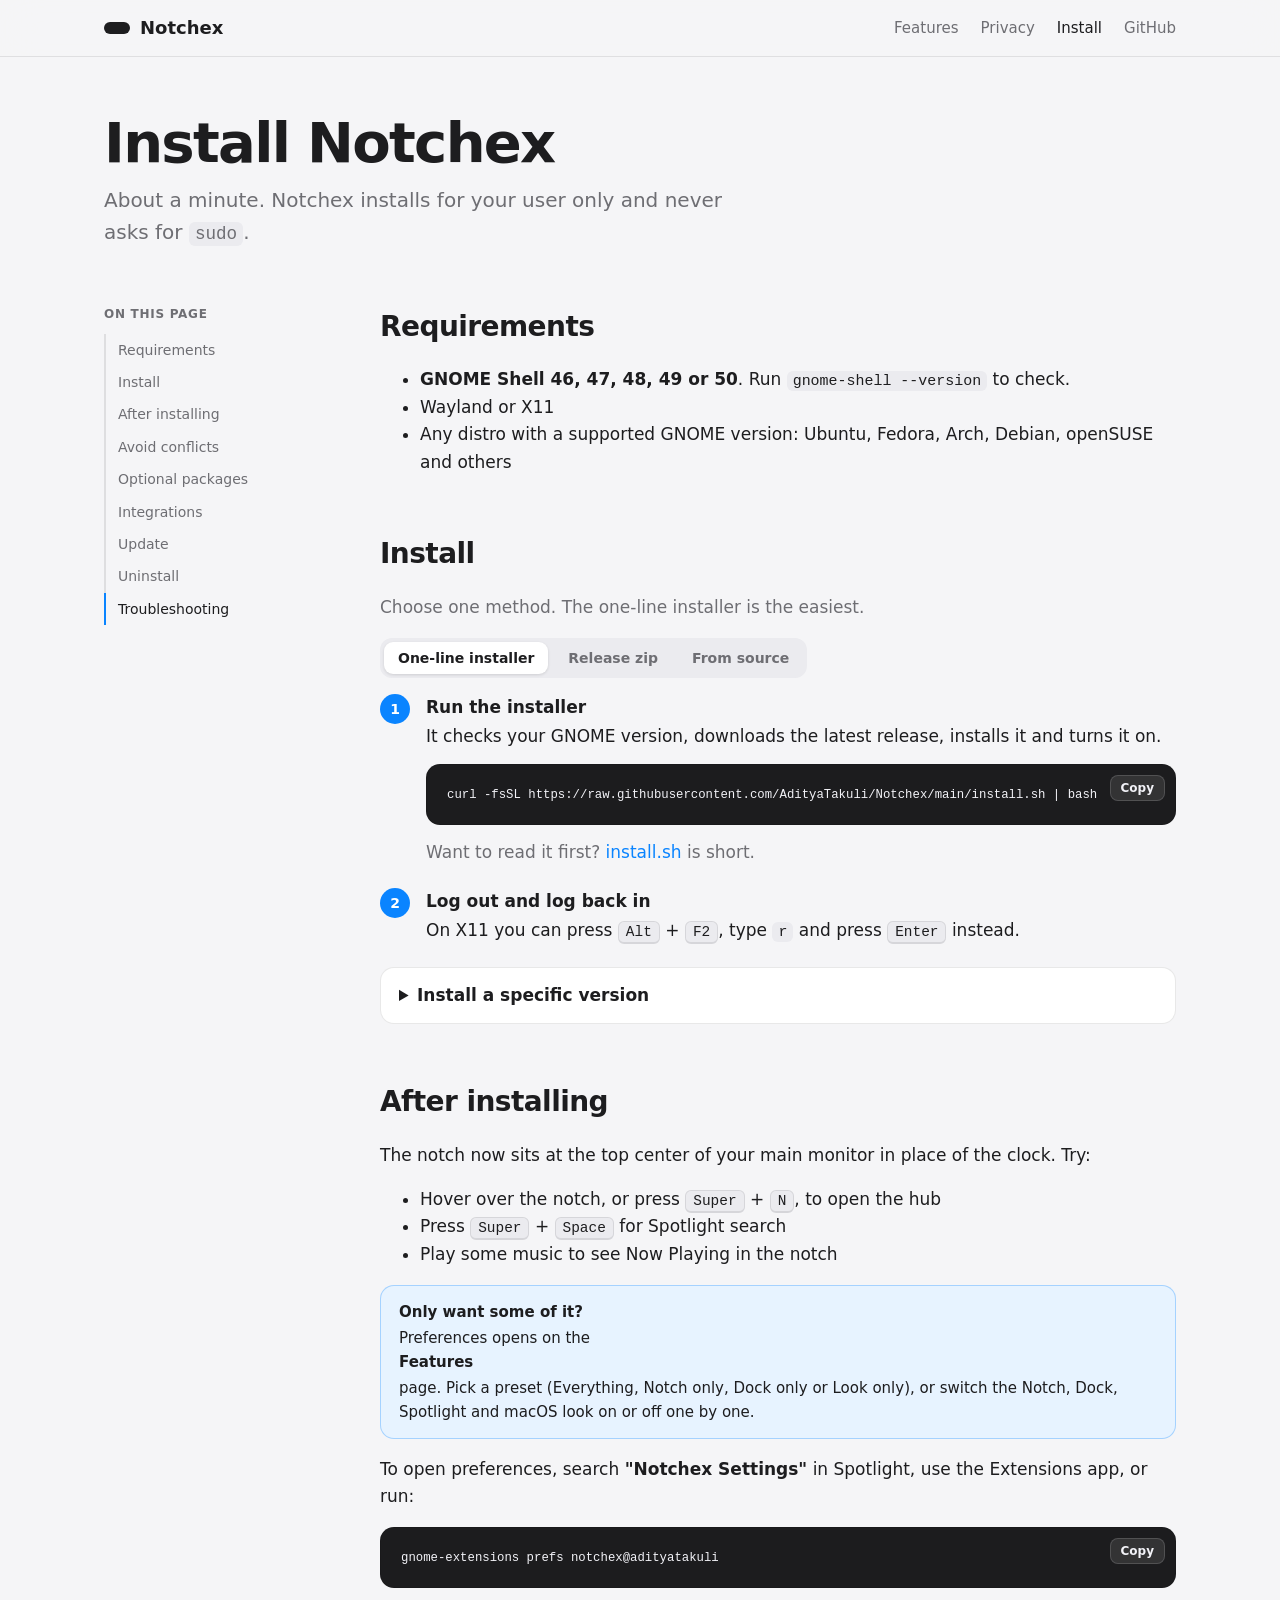
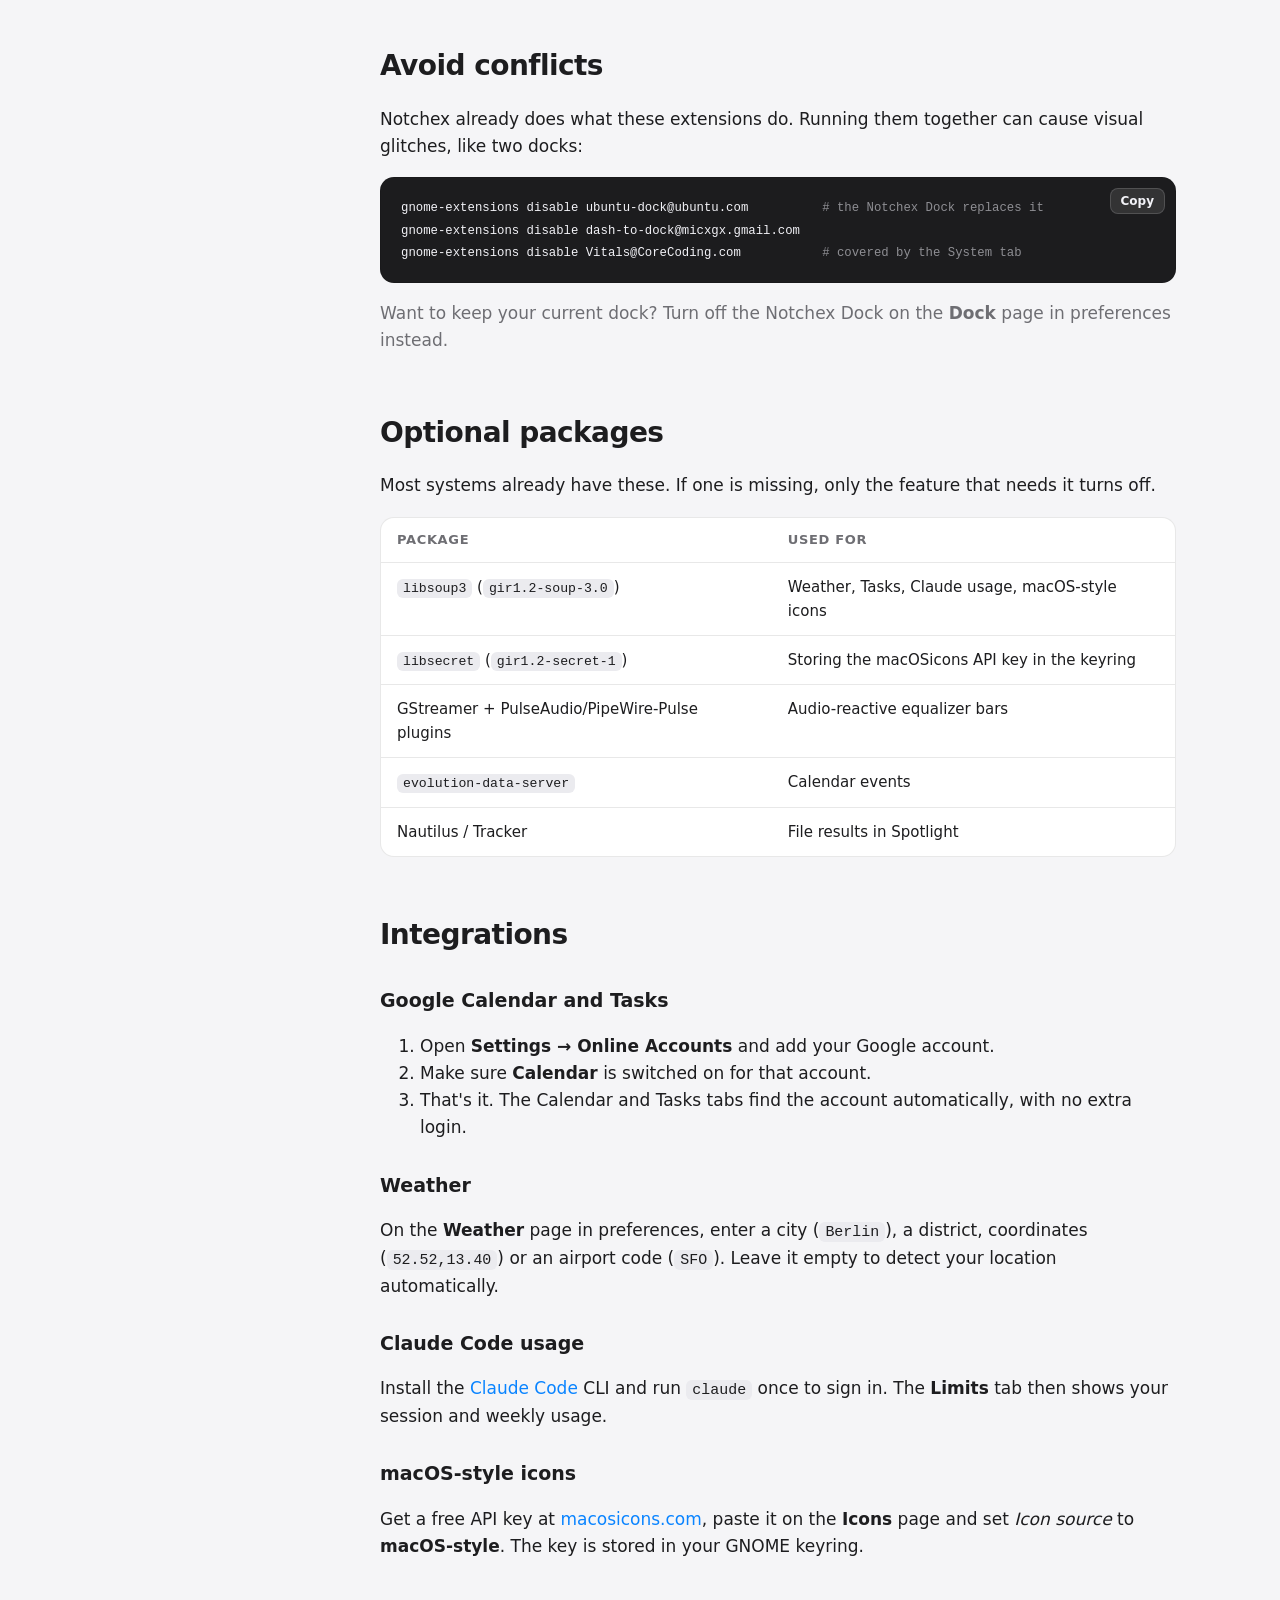
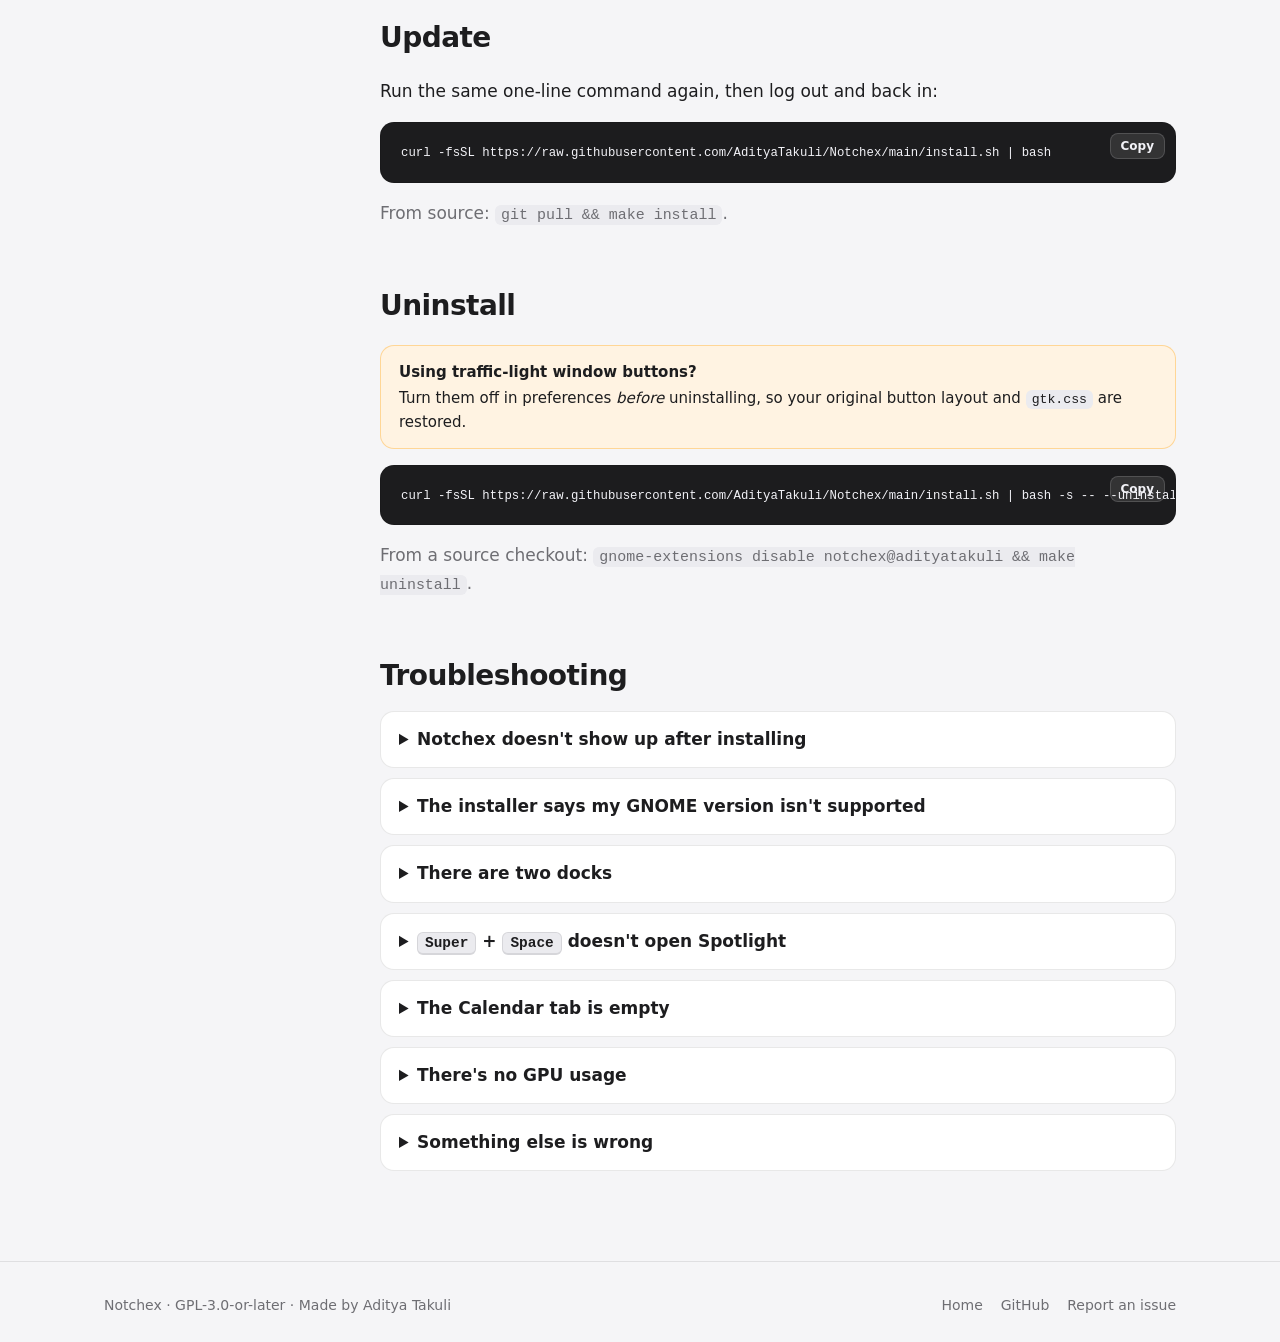
==== docs/install.html @ cabc1ce9 "Notchex 2.1.0: Features page, notch toggle, website" ====
<!doctype html>
<html lang="en">
<head>
    <meta charset="utf-8">
    <meta name="viewport" content="width=device-width, initial-scale=1">
    <title>Install Notchex</title>
    <meta name="description" content="How to install, update and uninstall Notchex, the working notch for GNOME Shell 46–50.">
    <meta name="theme-color" content="#0b0b0d">
    <link rel="icon" href="data:image/svg+xml,%3Csvg xmlns='http://www.w3.org/2000/svg' viewBox='0 0 32 32'%3E%3Crect x='3' y='11' width='26' height='10' rx='5' fill='%23000'/%3E%3C/svg%3E">
    <link rel="stylesheet" href="style.css">
</head>
<body>

<header class="site-header">
    <div class="wrap">
        <a class="brand" href="./"><span class="brand-mark" aria-hidden="true"></span>Notchex</a>
        <nav class="nav">
            <a class="hide-sm" href="./#features">Features</a>
            <a class="hide-sm" href="./#privacy">Privacy</a>
            <a href="install.html" aria-current="page">Install</a>
            <a href="https://github.com/AdityaTakuli/Notchex">GitHub</a>
        </nav>
    </div>
</header>

<main class="wrap">

<div class="page-hero">
    <h1>Install Notchex</h1>
    <p>About a minute. Notchex installs for your user only and never asks for <code>sudo</code>.</p>
</div>

<div class="docs">
    <nav class="toc" aria-label="On this page">
        <b>On this page</b>
        <a href="#requirements">Requirements</a>
        <a href="#install">Install</a>
        <a href="#after">After installing</a>
        <a href="#conflicts">Avoid conflicts</a>
        <a href="#optional">Optional packages</a>
        <a href="#integrations">Integrations</a>
        <a href="#update">Update</a>
        <a href="#uninstall">Uninstall</a>
        <a href="#troubleshooting">Troubleshooting</a>
    </nav>

    <article class="doc">

        <h2 id="requirements">Requirements</h2>
        <ul>
            <li><b>GNOME Shell 46, 47, 48, 49 or 50</b>. Run <code>gnome-shell --version</code> to check.</li>
            <li>Wayland or X11</li>
            <li>Any distro with a supported GNOME version: Ubuntu, Fedora, Arch, Debian, openSUSE and others</li>
        </ul>

        <h2 id="install">Install</h2>
        <p class="muted">Choose one method. The one-line installer is the easiest.</p>

        <div class="method-tabs" role="tablist">
            <button role="tab" aria-selected="true" aria-controls="m-oneline">One-line installer</button>
            <button role="tab" aria-selected="false" aria-controls="m-zip">Release zip</button>
            <button role="tab" aria-selected="false" aria-controls="m-source">From source</button>
        </div>

        <div class="method-panel" id="m-oneline" role="tabpanel">
            <ol class="steps">
                <li>
                    <b>Run the installer</b>
                    It checks your GNOME version, downloads the latest release, installs it and turns it on.
                    <div class="code"><pre><code>curl -fsSL https://raw.githubusercontent.com/AdityaTakuli/Notchex/main/install.sh | bash</code></pre></div>
                    <span class="muted">Want to read it first? <a href="https://github.com/AdityaTakuli/Notchex/blob/main/install.sh">install.sh</a> is short.</span>
                </li>
                <li>
                    <b>Log out and log back in</b>
                    On X11 you can press <kbd>Alt</kbd> + <kbd>F2</kbd>, type <code>r</code> and press <kbd>Enter</kbd> instead.
                </li>
            </ol>
            <details>
                <summary>Install a specific version</summary>
                <div class="code"><pre><code>curl -fsSL https://raw.githubusercontent.com/AdityaTakuli/Notchex/main/install.sh | bash -s -- --version v2.0.0</code></pre></div>
                <p class="muted">Other options: <code>--zip FILE</code> installs from a local zip, and <code>--no-enable</code> installs without turning it on.</p>
            </details>
        </div>

        <div class="method-panel" id="m-zip" role="tabpanel" hidden>
            <ol class="steps">
                <li>
                    <b>Download the zip</b>
                    Get <code>notchex@adityatakuli.shell-extension.zip</code> from the
                    <a href="https://github.com/AdityaTakuli/Notchex/releases/latest">latest release</a>.
                </li>
                <li>
                    <b>Install it</b>
                    <div class="code"><pre><code>gnome-extensions install --force notchex@adityatakuli.shell-extension.zip</code></pre></div>
                </li>
                <li>
                    <b>Log out and back in, then turn it on</b>
                    <div class="code"><pre><code>gnome-extensions enable notchex@adityatakuli</code></pre></div>
                </li>
            </ol>
        </div>

        <div class="method-panel" id="m-source" role="tabpanel" hidden>
            <ol class="steps">
                <li>
                    <b>Clone and install</b>
                    You need <code>git</code>, <code>make</code> and <code>glib-compile-schemas</code> (part of GLib).
                    <div class="code"><pre><code>git clone https://github.com/AdityaTakuli/Notchex.git
cd Notchex
make install</code></pre></div>
                </li>
                <li>
                    <b>Log out and back in, then turn it on</b>
                    <div class="code"><pre><code>gnome-extensions enable notchex@adityatakuli</code></pre></div>
                </li>
            </ol>
        </div>

        <h2 id="after">After installing</h2>
        <p>The notch now sits at the top center of your main monitor in place of the clock. Try:</p>
        <ul>
            <li>Hover over the notch, or press <kbd>Super</kbd> + <kbd>N</kbd>, to open the hub</li>
            <li>Press <kbd>Super</kbd> + <kbd>Space</kbd> for Spotlight search</li>
            <li>Play some music to see Now Playing in the notch</li>
        </ul>
        <div class="note">
            <b>Only want some of it?</b>
            Preferences opens on the <b>Features</b> page. Pick a preset (Everything, Notch only, Dock only or Look only), or switch the Notch, Dock, Spotlight and macOS look on or off one by one.
        </div>
        <p>To open preferences, search <b>"Notchex Settings"</b> in Spotlight, use the Extensions app, or run:</p>
        <div class="code"><pre><code>gnome-extensions prefs notchex@adityatakuli</code></pre></div>

        <h2 id="conflicts">Avoid conflicts</h2>
        <p>Notchex already does what these extensions do. Running them together can cause visual glitches, like two docks:</p>
        <div class="code"><pre><code>gnome-extensions disable ubuntu-dock@ubuntu.com          <span class="comment"># the Notchex Dock replaces it</span>
gnome-extensions disable dash-to-dock@micxgx.gmail.com
gnome-extensions disable Vitals@CoreCoding.com           <span class="comment"># covered by the System tab</span></code></pre></div>
        <p class="muted">Want to keep your current dock? Turn off the Notchex Dock on the <b>Dock</b> page in preferences instead.</p>

        <h2 id="optional">Optional packages</h2>
        <p>Most systems already have these. If one is missing, only the feature that needs it turns off.</p>
        <div class="table-wrap">
            <table>
                <thead><tr><th>Package</th><th>Used for</th></tr></thead>
                <tbody>
                    <tr><td><code>libsoup3</code> (<code>gir1.2-soup-3.0</code>)</td><td>Weather, Tasks, Claude usage, macOS-style icons</td></tr>
                    <tr><td><code>libsecret</code> (<code>gir1.2-secret-1</code>)</td><td>Storing the macOSicons API key in the keyring</td></tr>
                    <tr><td>GStreamer + PulseAudio/PipeWire-Pulse plugins</td><td>Audio-reactive equalizer bars</td></tr>
                    <tr><td><code>evolution-data-server</code></td><td>Calendar events</td></tr>
                    <tr><td>Nautilus / Tracker</td><td>File results in Spotlight</td></tr>
                </tbody>
            </table>
        </div>

        <h2 id="integrations">Integrations</h2>

        <h3>Google Calendar and Tasks</h3>
        <ol>
            <li>Open <b>Settings → Online Accounts</b> and add your Google account.</li>
            <li>Make sure <b>Calendar</b> is switched on for that account.</li>
            <li>That's it. The Calendar and Tasks tabs find the account automatically, with no extra login.</li>
        </ol>

        <h3>Weather</h3>
        <p>On the <b>Weather</b> page in preferences, enter a city (<code>Berlin</code>), a district, coordinates (<code>52.52,13.40</code>) or an airport code (<code>SFO</code>). Leave it empty to detect your location automatically.</p>

        <h3>Claude Code usage</h3>
        <p>Install the <a href="https://docs.claude.com/en/docs/claude-code">Claude Code</a> CLI and run <code>claude</code> once to sign in. The <b>Limits</b> tab then shows your session and weekly usage.</p>

        <h3>macOS-style icons</h3>
        <p>Get a free API key at <a href="https://macosicons.com">macosicons.com</a>, paste it on the <b>Icons</b> page and set <i>Icon source</i> to <b>macOS-style</b>. The key is stored in your GNOME keyring.</p>

        <h2 id="update">Update</h2>
        <p>Run the same one-line command again, then log out and back in:</p>
        <div class="code"><pre><code>curl -fsSL https://raw.githubusercontent.com/AdityaTakuli/Notchex/main/install.sh | bash</code></pre></div>
        <p class="muted">From source: <code>git pull &amp;&amp; make install</code>.</p>

        <h2 id="uninstall">Uninstall</h2>
        <div class="note warn">
            <b>Using traffic-light window buttons?</b>
            Turn them off in preferences <i>before</i> uninstalling, so your original button layout and <code>gtk.css</code> are restored.
        </div>
        <div class="code"><pre><code>curl -fsSL https://raw.githubusercontent.com/AdityaTakuli/Notchex/main/install.sh | bash -s -- --uninstall</code></pre></div>
        <p class="muted">From a source checkout: <code>gnome-extensions disable notchex@adityatakuli &amp;&amp; make uninstall</code>.</p>

        <h2 id="troubleshooting">Troubleshooting</h2>

        <details>
            <summary>Notchex doesn't show up after installing</summary>
            <p>On Wayland you have to log out and back in. Then check that GNOME sees it:</p>
            <div class="code"><pre><code>gnome-extensions list | grep notchex</code></pre></div>
        </details>

        <details>
            <summary>The installer says my GNOME version isn't supported</summary>
            <p>Notchex supports GNOME Shell 46 to 50. Check yours with <code>gnome-shell --version</code>. Older releases such as Ubuntu 22.04 (GNOME 42) aren't supported.</p>
        </details>

        <details>
            <summary>There are two docks</summary>
            <p>Disable Ubuntu Dock or Dash to Dock (see <a href="#conflicts">Avoid conflicts</a>), or turn off the Notchex Dock on the <b>Dock</b> page.</p>
        </details>

        <details>
            <summary><kbd>Super</kbd> + <kbd>Space</kbd> doesn't open Spotlight</summary>
            <p>If you have more than one keyboard layout, GNOME uses that shortcut to switch layouts. Pick a different Spotlight shortcut on the <b>Search</b> page.</p>
        </details>

        <details>
            <summary>The Calendar tab is empty</summary>
            <p>Make sure the Google account in Online Accounts has <i>Calendar</i> switched on. If it's still empty, log out and back in.</p>
        </details>

        <details>
            <summary>There's no GPU usage</summary>
            <p>GPU usage appears only on drivers that report it (AMD and some Intel). NVIDIA isn't shown, because reading it would mean running <code>nvidia-smi</code> every second.</p>
        </details>

        <details>
            <summary>Something else is wrong</summary>
            <p>Watch the logs while you reproduce the problem, then <a href="https://github.com/AdityaTakuli/Notchex/issues">open an issue</a> and paste the output:</p>
            <div class="code"><pre><code>journalctl -f -o cat /usr/bin/gnome-shell</code></pre></div>
        </details>

    </article>
</div>

</main>

<footer class="site-footer">
    <div class="wrap">
        <span>Notchex · GPL-3.0-or-later · Made by <a href="https://github.com/AdityaTakuli">Aditya Takuli</a></span>
        <span class="footer-links">
            <a href="./">Home</a>
            <a href="https://github.com/AdityaTakuli/Notchex">GitHub</a>
            <a href="https://github.com/AdityaTakuli/Notchex/issues">Report an issue</a>
        </span>
    </div>
</footer>

<script src="site.js"></script>
</body>
</html>
---- docs/style.css ----
/* Notchex site — plain CSS, no build step. */

:root {
    --bg: #f5f5f7;
    --bg-elev: #ffffff;
    --bg-sunken: #ebebef;
    --text: #1d1d1f;
    --text-dim: #6e6e73;
    --border: rgba(0, 0, 0, 0.09);
    --accent: #0a84ff;
    --accent-text: #ffffff;
    --code-bg: #1c1c1e;
    --code-text: #f2f2f7;
    --notch: #000000;
    --notch-text: #ffffff;
    --shadow: 0 1px 2px rgba(0, 0, 0, 0.04), 0 8px 24px rgba(0, 0, 0, 0.06);
    --radius: 18px;
    --max: 1120px;
    --font: "Inter", system-ui, -apple-system, "Segoe UI", "Cantarell", Roboto, sans-serif;
    --mono: "JetBrains Mono", ui-monospace, "SF Mono", "Cascadia Code", "Fira Code", monospace;
}

@media (prefers-color-scheme: dark) {
    :root {
        --bg: #0b0b0d;
        --bg-elev: #161618;
        --bg-sunken: #1e1e21;
        --text: #f5f5f7;
        --text-dim: #9a9aa1;
        --border: rgba(255, 255, 255, 0.09);
        --code-bg: #1e1e21;
        --shadow: 0 1px 2px rgba(0, 0, 0, 0.3), 0 8px 24px rgba(0, 0, 0, 0.35);
    }
}

*, *::before, *::after { box-sizing: border-box; }

html { scroll-behavior: smooth; -webkit-text-size-adjust: 100%; }

body {
    margin: 0;
    background: var(--bg);
    color: var(--text);
    font-family: var(--font);
    font-size: 17px;
    line-height: 1.6;
    -webkit-font-smoothing: antialiased;
}

a { color: var(--accent); text-decoration: none; }
a:hover { text-decoration: underline; }

img { max-width: 100%; display: block; }

.wrap { max-width: var(--max); margin: 0 auto; padding: 0 24px; }

@media (max-width: 600px) {
    .wrap { padding: 0 16px; }
    body { font-size: 16px; }
}

/* ---------- Header ---------- */

.site-header {
    position: sticky;
    top: 0;
    z-index: 10;
    background: color-mix(in srgb, var(--bg) 78%, transparent);
    backdrop-filter: saturate(180%) blur(18px);
    -webkit-backdrop-filter: saturate(180%) blur(18px);
    border-bottom: 1px solid var(--border);
}

.site-header .wrap {
    display: flex;
    align-items: center;
    justify-content: space-between;
    height: 56px;
    gap: 16px;
}

.brand {
    display: flex;
    align-items: center;
    gap: 10px;
    font-weight: 700;
    font-size: 18px;
    color: var(--text);
}
.brand:hover { text-decoration: none; }

.brand-mark {
    width: 26px;
    height: 12px;
    border-radius: 999px;
    background: var(--text);
}

.nav { display: flex; align-items: center; gap: 22px; font-size: 15px; }
.nav a { color: var(--text-dim); }
.nav a:hover, .nav a[aria-current="page"] { color: var(--text); text-decoration: none; }

@media (max-width: 600px) {
    .nav { gap: 14px; }
    .nav .hide-sm { display: none; }
}

/* ---------- Buttons ---------- */

.btn {
    display: inline-flex;
    align-items: center;
    gap: 8px;
    padding: 12px 22px;
    border-radius: 999px;
    font-weight: 600;
    font-size: 16px;
    border: 1px solid transparent;
    transition: transform 0.15s ease, background 0.15s ease;
}
.btn:hover { text-decoration: none; transform: translateY(-1px); }
.btn-primary { background: var(--accent); color: var(--accent-text); }
.btn-secondary { background: var(--bg-elev); color: var(--text); border-color: var(--border); }
.btn-sm { padding: 7px 14px; font-size: 14px; }

/* ---------- Hero ---------- */

.hero { padding: 72px 0 40px; text-align: center; }

.eyebrow {
    display: inline-block;
    font-size: 13px;
    font-weight: 600;
    letter-spacing: 0.04em;
    color: var(--text-dim);
    background: var(--bg-elev);
    border: 1px solid var(--border);
    padding: 4px 12px;
    border-radius: 999px;
    margin-bottom: 20px;
}

.hero h1 {
    font-size: clamp(40px, 7vw, 76px);
    line-height: 1.04;
    letter-spacing: -0.035em;
    margin: 0 0 18px;
}

.hero .lede {
    font-size: clamp(18px, 2.2vw, 22px);
    color: var(--text-dim);
    max-width: 640px;
    margin: 0 auto 32px;
}

.cta-row { display: flex; gap: 12px; justify-content: center; flex-wrap: wrap; }

.hero-meta { margin-top: 18px; font-size: 14px; color: var(--text-dim); }

/* ---------- Animated notch demo ---------- */

.stage {
    margin: 56px auto 0;
    max-width: 880px;
    aspect-ratio: 16 / 7;
    border-radius: 22px;
    background:
        radial-gradient(120% 90% at 20% 10%, #5e5ce6 0%, transparent 55%),
        radial-gradient(100% 80% at 85% 30%, #ff375f 0%, transparent 50%),
        radial-gradient(90% 90% at 50% 100%, #30d158 0%, transparent 60%),
        #1c1c1e;
    position: relative;
    overflow: hidden;
    box-shadow: var(--shadow);
    border: 1px solid var(--border);
}

@media (max-width: 600px) { .stage { aspect-ratio: 4 / 3; margin-top: 40px; } }

.stage::after {
    /* fake top bar beside the notch */
    content: "";
    position: absolute;
    inset: 0 0 auto 0;
    height: 34px;
    background: rgba(0, 0, 0, 0.18);
    backdrop-filter: blur(10px);
}

.notch {
    position: absolute;
    top: 0;
    left: 50%;
    transform: translateX(-50%);
    z-index: 2;
    background: var(--notch);
    color: var(--notch-text);
    border-radius: 0 0 20px 20px;
    height: 34px;
    width: 230px;
    display: flex;
    align-items: center;
    justify-content: center;
    font-size: 13px;
    font-weight: 600;
    overflow: hidden;
    box-shadow: 0 10px 30px rgba(0, 0, 0, 0.45);
    transition:
        width 0.55s cubic-bezier(0.32, 0.72, 0, 1),
        height 0.55s cubic-bezier(0.32, 0.72, 0, 1),
        border-radius 0.55s cubic-bezier(0.32, 0.72, 0, 1);
}

.notch .state {
    position: absolute;
    inset: 0;
    display: flex;
    align-items: center;
    justify-content: center;
    gap: 12px;
    padding: 0 16px;
    opacity: 0;
    transition: opacity 0.25s ease;
    pointer-events: none;
    white-space: nowrap;
}

.notch[data-state="idle"]   .s-idle,
.notch[data-state="music"]  .s-music,
.notch[data-state="volume"] .s-volume,
.notch[data-state="notify"] .s-notify,
.notch[data-state="hub"]    .s-hub { opacity: 1; transition-delay: 0.22s; }

.notch[data-state="music"]  { width: 340px; }
.notch[data-state="volume"] { width: 300px; }
.notch[data-state="notify"] { width: 380px; height: 64px; border-radius: 0 0 26px 26px; }
.notch[data-state="hub"]    { width: min(560px, 92%); height: 190px; border-radius: 0 0 30px 30px; }

@media (max-width: 600px) {
    .notch { width: 190px; font-size: 12px; }
    .notch[data-state="music"]  { width: 290px; }
    .notch[data-state="volume"] { width: 250px; }
    .notch[data-state="notify"] { width: 92%; }
}

.dim { color: #8e8e93; font-weight: 500; }

.art {
    width: 22px;
    height: 22px;
    border-radius: 5px;
    background: linear-gradient(135deg, #ff9f0a, #ff375f 60%, #bf5af2);
    flex: none;
}

.eq { display: flex; align-items: flex-end; gap: 2px; height: 14px; }
.eq i {
    width: 3px;
    border-radius: 2px;
    background: #30d158;
    animation: eq 0.9s ease-in-out infinite;
}
.eq i:nth-child(1) { animation-delay: -0.1s; }
.eq i:nth-child(2) { animation-delay: -0.5s; }
.eq i:nth-child(3) { animation-delay: -0.3s; }
.eq i:nth-child(4) { animation-delay: -0.7s; }

@keyframes eq {
    0%, 100% { height: 3px; }
    50% { height: 14px; }
}

.level {
    width: 150px;
    height: 6px;
    border-radius: 3px;
    background: rgba(255, 255, 255, 0.18);
    overflow: hidden;
}
.level span {
    display: block;
    height: 100%;
    width: 30%;
    background: #fff;
    border-radius: 3px;
    transition: width 0.6s ease;
}
.notch[data-state="volume"] .level span { width: 68%; }

.s-notify { justify-content: flex-start !important; padding: 0 20px !important; }
.notify-icon {
    width: 32px;
    height: 32px;
    border-radius: 9px;
    background: linear-gradient(135deg, #64d2ff, #0a84ff);
    flex: none;
}
.notify-text { display: flex; flex-direction: column; line-height: 1.25; text-align: left; min-width: 0; }
.notify-text b { font-size: 13px; }
.notify-text span { font-size: 12px; color: #aeaeb2; font-weight: 500; overflow: hidden; text-overflow: ellipsis; }

.s-hub { flex-direction: column; align-items: stretch !important; justify-content: flex-start !important; padding: 14px 20px !important; gap: 10px !important; }
.hub-tabs { display: flex; gap: 6px; font-size: 11px; overflow: hidden; }
.hub-tabs span { padding: 3px 9px; border-radius: 999px; background: rgba(255, 255, 255, 0.08); color: #aeaeb2; }
.hub-tabs span.on { background: #fff; color: #000; }
.hub-rows { display: grid; gap: 9px; font-size: 11px; font-weight: 500; }
.hub-row { display: grid; grid-template-columns: 54px 1fr 38px; align-items: center; gap: 10px; color: #aeaeb2; }
.bar { height: 6px; border-radius: 3px; background: rgba(255, 255, 255, 0.12); overflow: hidden; }
.bar span { display: block; height: 100%; border-radius: 3px; }

.stage-caption {
    position: absolute;
    left: 0;
    right: 0;
    bottom: 18px;
    text-align: center;
    color: rgba(255, 255, 255, 0.85);
    font-size: 14px;
    font-weight: 500;
    z-index: 2;
}

@media (prefers-reduced-motion: reduce) {
    .notch, .notch .state, .level span { transition: none; }
    .eq i { animation: none; height: 8px; }
}

/* ---------- Sections ---------- */

section { padding: 72px 0; }
section + section { border-top: 1px solid var(--border); }

.section-head { max-width: 680px; margin-bottom: 40px; }
.section-head h2 {
    font-size: clamp(30px, 4vw, 44px);
    letter-spacing: -0.025em;
    line-height: 1.1;
    margin: 0 0 12px;
}
.section-head p { color: var(--text-dim); margin: 0; font-size: 19px; }

.grid {
    display: grid;
    grid-template-columns: repeat(auto-fit, minmax(300px, 1fr));
    gap: 18px;
}

@media (max-width: 600px) { .grid { grid-template-columns: 1fr; } }

.card {
    background: var(--bg-elev);
    border: 1px solid var(--border);
    border-radius: var(--radius);
    padding: 26px;
    box-shadow: var(--shadow);
}
.card h3 { margin: 14px 0 8px; font-size: 20px; letter-spacing: -0.01em; }
.card p { margin: 0; color: var(--text-dim); font-size: 16px; }
.card ul { margin: 12px 0 0; padding-left: 18px; color: var(--text-dim); font-size: 15px; }
.card li { margin: 4px 0; }

.icon {
    width: 44px;
    height: 44px;
    border-radius: 12px;
    display: grid;
    place-items: center;
    color: #fff;
}
.icon svg { width: 24px; height: 24px; }
.i-blue   { background: linear-gradient(135deg, #64d2ff, #0a84ff); }
.i-pink   { background: linear-gradient(135deg, #ff6482, #ff2d55); }
.i-purple { background: linear-gradient(135deg, #da8fff, #af52de); }
.i-green  { background: linear-gradient(135deg, #66d47e, #28a745); }
.i-orange { background: linear-gradient(135deg, #ffb340, #ff9500); }
.i-gray   { background: linear-gradient(135deg, #a1a1a6, #636366); }
.i-dark   { background: linear-gradient(135deg, #3a3a3c, #1c1c1e); }
.presets { grid-template-columns: repeat(auto-fit, minmax(220px, 1fr)); }
.presets h3 { margin-top: 10px; }
.tag { font-size: 12px; font-weight: 600; text-transform: uppercase; letter-spacing: 0.06em; color: var(--accent); }

/* Tabs list */
.chips { display: flex; flex-wrap: wrap; gap: 10px; }
.chip {
    background: var(--bg-elev);
    border: 1px solid var(--border);
    border-radius: 14px;
    padding: 14px 18px;
    flex: 1 1 220px;
}
.chip b { display: block; font-size: 16px; margin-bottom: 2px; }
.chip span { color: var(--text-dim); font-size: 14px; }

/* Screenshots */
.shots { display: grid; grid-template-columns: repeat(auto-fit, minmax(320px, 1fr)); gap: 18px; }
@media (max-width: 600px) { .shots { grid-template-columns: 1fr; } }
.shot { margin: 0; }
.shot .frame {
    aspect-ratio: 16 / 10;
    border-radius: var(--radius);
    border: 1px dashed var(--border);
    background: var(--bg-sunken);
    display: grid;
    place-items: center;
    color: var(--text-dim);
    font-size: 14px;
    overflow: hidden;
}
.shot .frame img { width: 100%; height: 100%; object-fit: cover; }
.shot figcaption { margin-top: 10px; font-size: 15px; color: var(--text-dim); }

/* Tables */
.table-wrap { overflow-x: auto; border: 1px solid var(--border); border-radius: 14px; background: var(--bg-elev); }
table { width: 100%; border-collapse: collapse; font-size: 15px; }
th, td { text-align: left; padding: 12px 16px; border-bottom: 1px solid var(--border); vertical-align: top; }
tr:last-child td { border-bottom: 0; }
th { font-size: 13px; text-transform: uppercase; letter-spacing: 0.05em; color: var(--text-dim); font-weight: 600; }

kbd {
    font-family: var(--mono);
    font-size: 0.85em;
    padding: 2px 7px;
    border-radius: 6px;
    background: var(--bg-sunken);
    border: 1px solid var(--border);
    border-bottom-width: 2px;
    white-space: nowrap;
}

code { font-family: var(--mono); font-size: 0.88em; }
:not(pre) > code {
    background: var(--bg-sunken);
    padding: 2px 6px;
    border-radius: 6px;
    overflow-wrap: anywhere;
}

/* Code blocks with copy button */
.code {
    position: relative;
    background: var(--code-bg);
    color: var(--code-text);
    border-radius: 14px;
    margin: 14px 0;
    border: 1px solid var(--border);
}
.code pre {
    margin: 0;
    padding: 18px 20px;
    padding-right: 84px;
    overflow-x: auto;
    font-size: 14px;
    line-height: 1.6;
}
.code .comment { color: #8e8e93; }
.copy {
    position: absolute;
    top: 10px;
    right: 10px;
    font: 600 12px var(--font);
    color: #f2f2f7;
    background: rgba(255, 255, 255, 0.1);
    border: 1px solid rgba(255, 255, 255, 0.15);
    border-radius: 8px;
    padding: 5px 10px;
    cursor: pointer;
}
.copy:hover { background: rgba(255, 255, 255, 0.18); }

/* Callouts */
.note {
    border-radius: 14px;
    padding: 14px 18px;
    background: color-mix(in srgb, var(--accent) 10%, var(--bg-elev));
    border: 1px solid color-mix(in srgb, var(--accent) 30%, transparent);
    font-size: 15px;
    margin: 16px 0;
}
.note.warn {
    background: color-mix(in srgb, #ff9f0a 12%, var(--bg-elev));
    border-color: color-mix(in srgb, #ff9f0a 35%, transparent);
}
.note b { display: block; margin-bottom: 2px; }

/* Final CTA */
.final { text-align: center; }
.final h2 { font-size: clamp(30px, 4vw, 44px); letter-spacing: -0.025em; margin: 0 0 12px; }
.final p { color: var(--text-dim); margin: 0 0 28px; font-size: 19px; }
.final .code { max-width: 760px; margin: 0 auto 24px; text-align: left; }

/* ---------- Install page ---------- */

.page-hero { padding: 56px 0 24px; }
.page-hero h1 { font-size: clamp(36px, 5vw, 56px); letter-spacing: -0.03em; line-height: 1.06; margin: 0 0 12px; }
.page-hero p { color: var(--text-dim); font-size: 20px; margin: 0; max-width: 640px; }

.docs { display: grid; grid-template-columns: 220px minmax(0, 1fr); gap: 56px; padding: 32px 0 80px; }
@media (max-width: 900px) { .docs { grid-template-columns: 1fr; gap: 0; } .toc { display: none; } }

.toc { position: sticky; top: 80px; align-self: start; font-size: 14px; }
.toc b { display: block; font-size: 12px; text-transform: uppercase; letter-spacing: 0.06em; color: var(--text-dim); margin-bottom: 10px; }
.toc a { display: block; color: var(--text-dim); padding: 5px 0 5px 12px; border-left: 2px solid var(--border); }
.toc a:hover, .toc a.active { color: var(--text); border-left-color: var(--accent); text-decoration: none; }

.doc h2 {
    font-size: 28px;
    letter-spacing: -0.02em;
    margin: 56px 0 12px;
    scroll-margin-top: 80px;
}
.doc h2:first-child { margin-top: 0; }
.doc h3 { font-size: 19px; margin: 28px 0 8px; scroll-margin-top: 80px; }
.doc p, .doc li { color: var(--text); }
.doc .muted { color: var(--text-dim); }

.steps { counter-reset: step; list-style: none; padding: 0; margin: 16px 0; }
.steps > li {
    counter-increment: step;
    position: relative;
    padding-left: 46px;
    margin-bottom: 22px;
}
.steps > li::before {
    content: counter(step);
    position: absolute;
    left: 0;
    top: 0;
    width: 30px;
    height: 30px;
    border-radius: 50%;
    background: var(--accent);
    color: #fff;
    font-weight: 700;
    font-size: 14px;
    display: grid;
    place-items: center;
}
.steps > li > b { display: block; margin-bottom: 2px; }

.method-tabs { display: flex; gap: 6px; padding: 4px; background: var(--bg-sunken); border-radius: 12px; width: fit-content; max-width: 100%; overflow-x: auto; margin: 16px 0 8px; }
.method-tabs button {
    font: 600 14px var(--font);
    border: 0;
    background: transparent;
    color: var(--text-dim);
    padding: 8px 14px;
    border-radius: 9px;
    cursor: pointer;
    white-space: nowrap;
}
.method-tabs button[aria-selected="true"] { background: var(--bg-elev); color: var(--text); box-shadow: 0 1px 3px rgba(0, 0, 0, 0.12); }
.method-panel[hidden] { display: none; }

details {
    background: var(--bg-elev);
    border: 1px solid var(--border);
    border-radius: 14px;
    padding: 14px 18px;
    margin: 10px 0;
}
details summary { cursor: pointer; font-weight: 600; }
details[open] summary { margin-bottom: 8px; }
details p { margin: 6px 0; }

/* ---------- Footer ---------- */

.site-footer { border-top: 1px solid var(--border); padding: 32px 0; font-size: 14px; color: var(--text-dim); }
.site-footer .wrap { display: flex; flex-wrap: wrap; justify-content: space-between; gap: 12px; }
.site-footer a { color: var(--text-dim); }
.site-footer a:hover { color: var(--text); }
.footer-links { display: flex; gap: 18px; flex-wrap: wrap; }
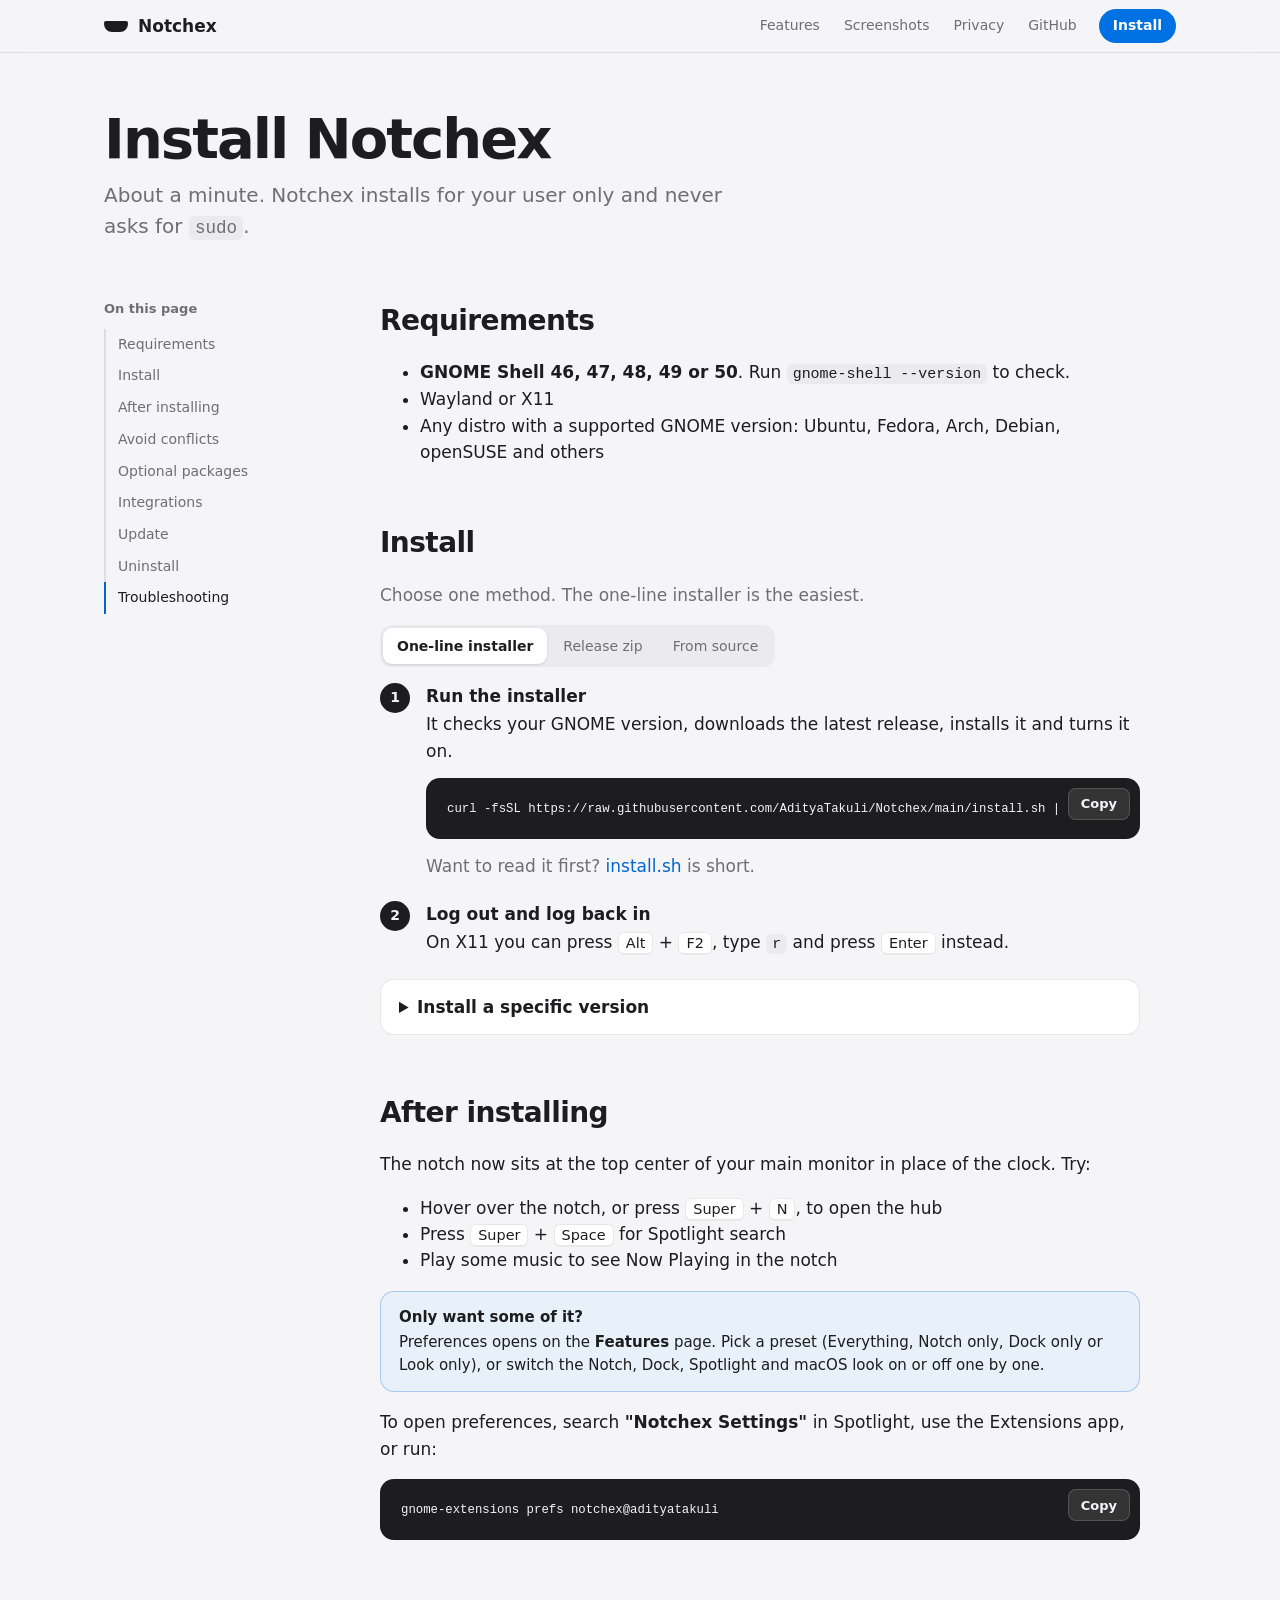
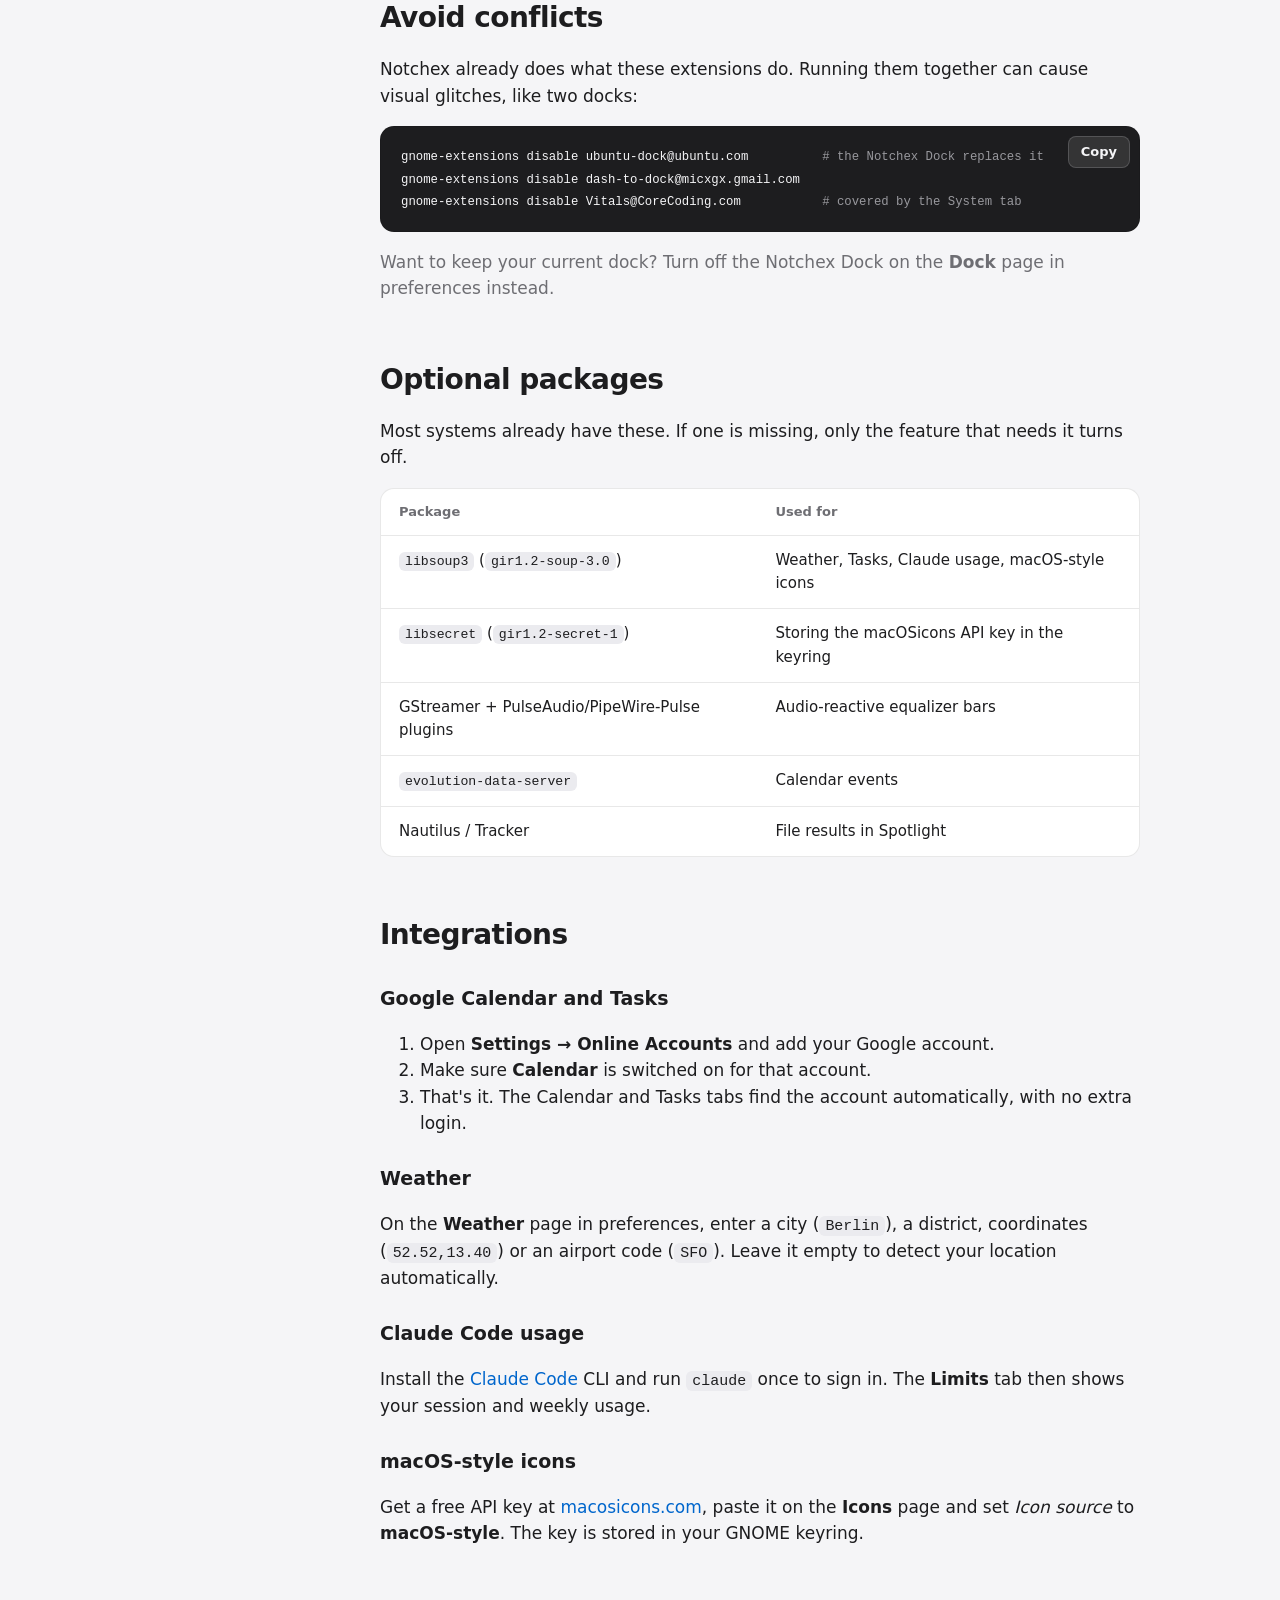
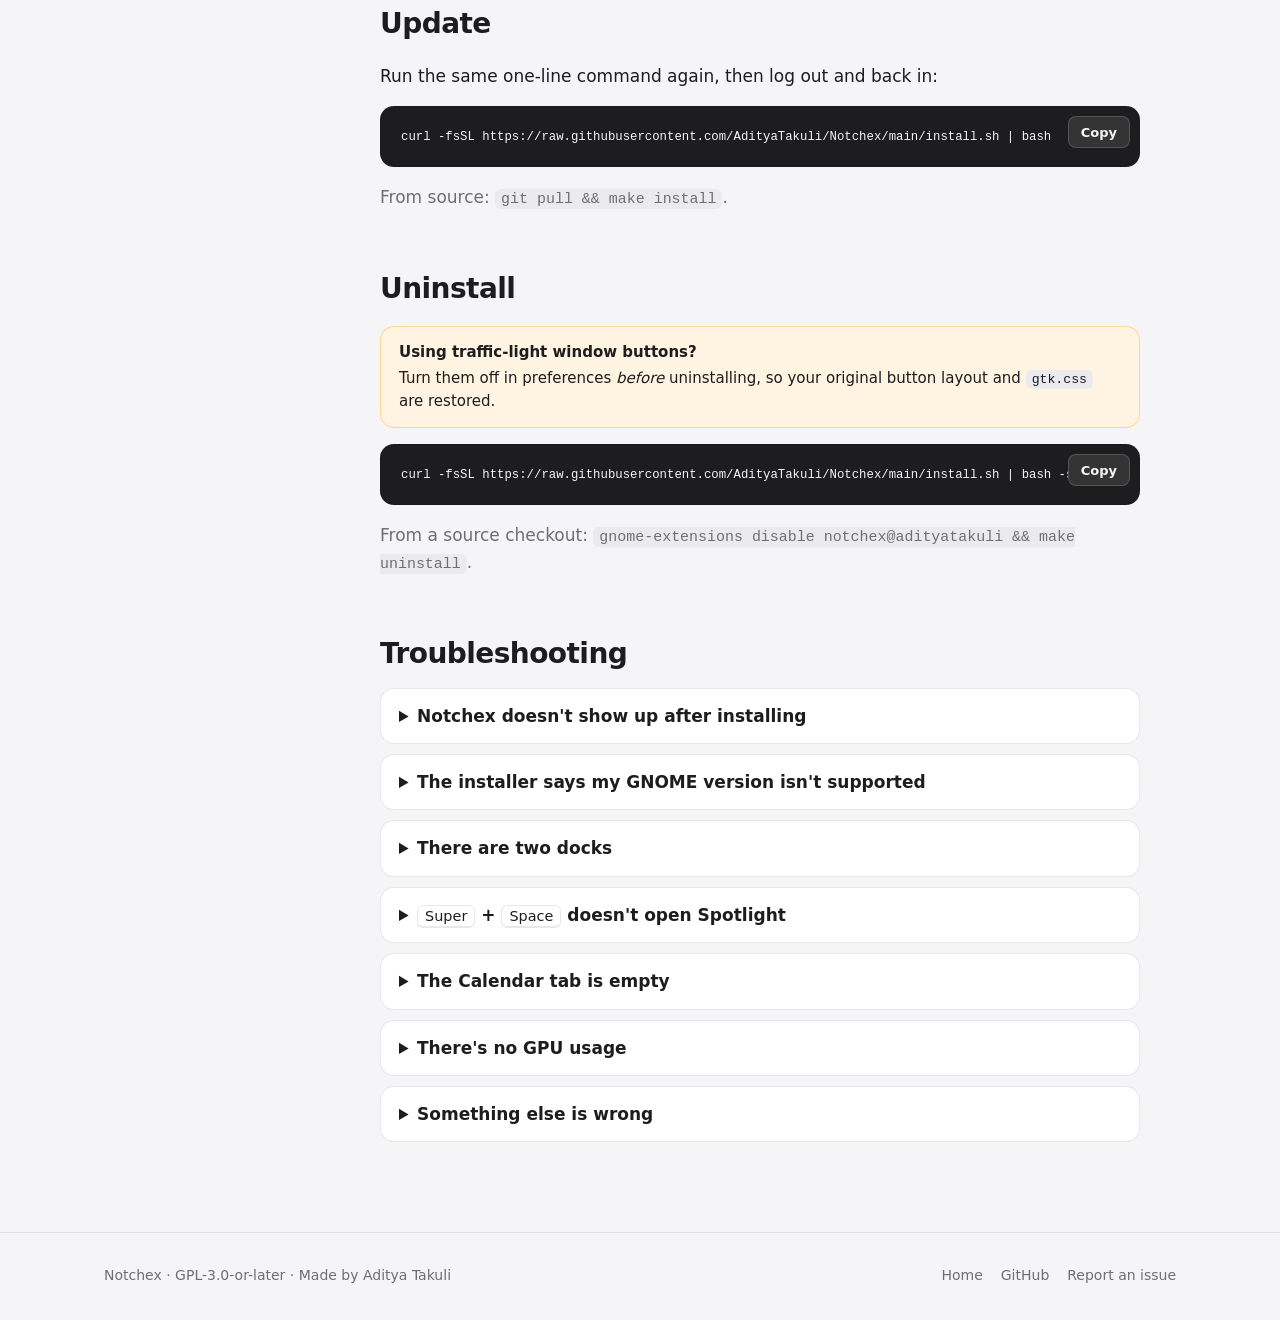
==== commit d83f5ba9: "Redesign website: accessible colors, interactive notch demo, screenshots up front" ====
--- a/docs/install.html
+++ b/docs/install.html
@@ -5,25 +5,29 @@
     <meta name="viewport" content="width=device-width, initial-scale=1">
     <title>Install Notchex</title>
     <meta name="description" content="How to install, update and uninstall Notchex, the working notch for GNOME Shell 46–50.">
-    <meta name="theme-color" content="#0b0b0d">
-    <link rel="icon" href="data:image/svg+xml,%3Csvg xmlns='http://www.w3.org/2000/svg' viewBox='0 0 32 32'%3E%3Crect x='3' y='11' width='26' height='10' rx='5' fill='%23000'/%3E%3C/svg%3E">
+    <meta name="theme-color" content="#f5f5f7" media="(prefers-color-scheme: light)">
+    <meta name="theme-color" content="#0b0b0d" media="(prefers-color-scheme: dark)">
+    <link rel="icon" href="data:image/svg+xml,%3Csvg xmlns='http://www.w3.org/2000/svg' viewBox='0 0 32 32'%3E%3Cpath d='M3 10h26v4a8 8 0 0 1-8 8H11a8 8 0 0 1-8-8z' fill='%23000'/%3E%3C/svg%3E">
     <link rel="stylesheet" href="style.css">
 </head>
 <body>
 
+<a class="skip" href="#main">Skip to content</a>
+
 <header class="site-header">
     <div class="wrap">
         <a class="brand" href="./"><span class="brand-mark" aria-hidden="true"></span>Notchex</a>
-        <nav class="nav">
+        <nav class="nav" aria-label="Main">
             <a class="hide-sm" href="./#features">Features</a>
+            <a class="hide-sm" href="./#screenshots">Screenshots</a>
             <a class="hide-sm" href="./#privacy">Privacy</a>
-            <a href="install.html" aria-current="page">Install</a>
             <a href="https://github.com/AdityaTakuli/Notchex">GitHub</a>
+            <a class="nav-cta" href="install.html" aria-current="page">Install</a>
         </nav>
     </div>
 </header>
 
-<main class="wrap">
+<main class="wrap" id="main">
 
 <div class="page-hero">
     <h1>Install Notchex</h1>
@@ -56,13 +60,13 @@
         <h2 id="install">Install</h2>
         <p class="muted">Choose one method. The one-line installer is the easiest.</p>
 
-        <div class="method-tabs" role="tablist">
-            <button role="tab" aria-selected="true" aria-controls="m-oneline">One-line installer</button>
-            <button role="tab" aria-selected="false" aria-controls="m-zip">Release zip</button>
-            <button role="tab" aria-selected="false" aria-controls="m-source">From source</button>
-        </div>
-
-        <div class="method-panel" id="m-oneline" role="tabpanel">
+        <div class="method-tabs" role="tablist" aria-label="Install method">
+            <button role="tab" aria-selected="true" aria-controls="m-oneline" id="t-oneline">One-line installer</button>
+            <button role="tab" aria-selected="false" aria-controls="m-zip" id="t-zip">Release zip</button>
+            <button role="tab" aria-selected="false" aria-controls="m-source" id="t-source">From source</button>
+        </div>
+
+        <div class="method-panel" id="m-oneline" role="tabpanel" aria-labelledby="t-oneline">
             <ol class="steps">
                 <li>
                     <b>Run the installer</b>
@@ -82,7 +86,7 @@
             </details>
         </div>
 
-        <div class="method-panel" id="m-zip" role="tabpanel" hidden>
+        <div class="method-panel" id="m-zip" role="tabpanel" aria-labelledby="t-zip" hidden>
             <ol class="steps">
                 <li>
                     <b>Download the zip</b>
@@ -100,7 +104,7 @@
             </ol>
         </div>
 
-        <div class="method-panel" id="m-source" role="tabpanel" hidden>
+        <div class="method-panel" id="m-source" role="tabpanel" aria-labelledby="t-source" hidden>
             <ol class="steps">
                 <li>
                     <b>Clone and install</b>
@@ -141,7 +145,7 @@
         <p>Most systems already have these. If one is missing, only the feature that needs it turns off.</p>
         <div class="table-wrap">
             <table>
-                <thead><tr><th>Package</th><th>Used for</th></tr></thead>
+                <thead><tr><th scope="col">Package</th><th scope="col">Used for</th></tr></thead>
                 <tbody>
                     <tr><td><code>libsoup3</code> (<code>gir1.2-soup-3.0</code>)</td><td>Weather, Tasks, Claude usage, macOS-style icons</td></tr>
                     <tr><td><code>libsecret</code> (<code>gir1.2-secret-1</code>)</td><td>Storing the macOSicons API key in the keyring</td></tr>
--- a/docs/style.css
+++ b/docs/style.css
@@ -1,41 +1,64 @@
 /* Notchex site — plain CSS, no build step. */
 
 :root {
+    color-scheme: light dark;
+
+    /* surfaces */
     --bg: #f5f5f7;
     --bg-elev: #ffffff;
     --bg-sunken: #ebebef;
+    --border: rgba(0, 0, 0, 0.09);
+
+    /* content: --text 16.0:1, --text-dim 4.66:1 on --bg */
     --text: #1d1d1f;
     --text-dim: #6e6e73;
-    --border: rgba(0, 0, 0, 0.09);
-    --accent: #0a84ff;
-    --accent-text: #ffffff;
-    --code-bg: #1c1c1e;
-    --code-text: #f2f2f7;
+
+    /* accent: links 5.11:1 on --bg; white on --accent-fill 4.70:1 */
+    --accent: #0066cc;
+    --accent-fill: #0071e3;
+    --accent-fill-hover: #0077ed;
+    --focus: #0071e3;
+
+    /* the notch is always black, in both appearances */
     --notch: #000000;
     --notch-text: #ffffff;
+    --notch-dim: #8e8e93;   /* 6.44:1 on black */
+    --notch-sub: #aeaeb2;   /* 9.50:1 on black */
+
+    --code-bg: #1d1d1f;
+    --code-text: #f5f5f7;
+
     --shadow: 0 1px 2px rgba(0, 0, 0, 0.04), 0 8px 24px rgba(0, 0, 0, 0.06);
     --radius: 18px;
     --max: 1120px;
-    --font: "Inter", system-ui, -apple-system, "Segoe UI", "Cantarell", Roboto, sans-serif;
-    --mono: "JetBrains Mono", ui-monospace, "SF Mono", "Cascadia Code", "Fira Code", monospace;
+    --ease: cubic-bezier(0.32, 0.72, 0, 1);
+    --font: -apple-system, BlinkMacSystemFont, "Inter", system-ui, "Segoe UI", "Cantarell", Roboto, sans-serif;
+    --mono: ui-monospace, "SF Mono", "JetBrains Mono", "Cascadia Code", "Fira Code", monospace;
 }
 
 @media (prefers-color-scheme: dark) {
     :root {
         --bg: #0b0b0d;
         --bg-elev: #161618;
-        --bg-sunken: #1e1e21;
+        --bg-sunken: #1f1f22;
+        --border: rgba(255, 255, 255, 0.1);
         --text: #f5f5f7;
-        --text-dim: #9a9aa1;
-        --border: rgba(255, 255, 255, 0.09);
-        --code-bg: #1e1e21;
+        --text-dim: #a1a1a6;    /* 7.6:1 on --bg */
+        --accent: #2997ff;      /* 6.52:1 on --bg */
+        --focus: #2997ff;
+        --code-bg: #1f1f22;
         --shadow: 0 1px 2px rgba(0, 0, 0, 0.3), 0 8px 24px rgba(0, 0, 0, 0.35);
     }
 }
 
+@media (prefers-contrast: more) {
+    :root { --text-dim: var(--text); --border: rgba(127, 127, 127, 0.6); }
+}
+
 *, *::before, *::after { box-sizing: border-box; }
 
-html { scroll-behavior: smooth; -webkit-text-size-adjust: 100%; }
+html { scroll-behavior: smooth; -webkit-text-size-adjust: 100%; scroll-padding-top: 72px; }
+@media (prefers-reduced-motion: reduce) { html { scroll-behavior: auto; } }
 
 body {
     margin: 0;
@@ -43,20 +66,33 @@
     color: var(--text);
     font-family: var(--font);
     font-size: 17px;
-    line-height: 1.6;
+    line-height: 1.55;
     -webkit-font-smoothing: antialiased;
 }
 
 a { color: var(--accent); text-decoration: none; }
 a:hover { text-decoration: underline; }
 
+:focus-visible { outline: 3px solid var(--focus); outline-offset: 3px; border-radius: 6px; }
+
 img { max-width: 100%; display: block; }
 
 .wrap { max-width: var(--max); margin: 0 auto; padding: 0 24px; }
+
+.sr-only {
+    position: absolute; width: 1px; height: 1px; margin: -1px; padding: 0;
+    overflow: hidden; clip: rect(0 0 0 0); white-space: nowrap; border: 0;
+}
+
+.skip {
+    position: absolute; left: 16px; top: -100px; z-index: 20;
+    background: var(--bg-elev); color: var(--text); padding: 8px 14px; border-radius: 10px;
+    box-shadow: var(--shadow);
+}
+.skip:focus { top: 10px; }
 
 @media (max-width: 600px) {
     .wrap { padding: 0 16px; }
-    body { font-size: 16px; }
 }
 
 /* ---------- Header ---------- */
@@ -65,17 +101,20 @@
     position: sticky;
     top: 0;
     z-index: 10;
-    background: color-mix(in srgb, var(--bg) 78%, transparent);
+    background: color-mix(in srgb, var(--bg) 80%, transparent);
     backdrop-filter: saturate(180%) blur(18px);
     -webkit-backdrop-filter: saturate(180%) blur(18px);
     border-bottom: 1px solid var(--border);
+}
+@media (prefers-reduced-transparency: reduce) {
+    .site-header { background: var(--bg); backdrop-filter: none; -webkit-backdrop-filter: none; }
 }
 
 .site-header .wrap {
     display: flex;
     align-items: center;
     justify-content: space-between;
-    height: 56px;
+    height: 52px;
     gap: 16px;
 }
 
@@ -84,24 +123,34 @@
     align-items: center;
     gap: 10px;
     font-weight: 700;
-    font-size: 18px;
+    font-size: 17px;
     color: var(--text);
 }
 .brand:hover { text-decoration: none; }
 
+/* the brand mark is the notch: flat top, round bottom */
 .brand-mark {
-    width: 26px;
-    height: 12px;
+    width: 24px;
+    height: 11px;
+    border-radius: 2px 2px 8px 8px;
+    background: var(--text);
+}
+
+.nav { display: flex; align-items: center; gap: 4px; font-size: 14px; }
+.nav a { color: var(--text-dim); padding: 8px 10px; border-radius: 8px; }
+.nav a:hover, .nav a[aria-current="page"] { color: var(--text); text-decoration: none; }
+.nav .nav-cta {
+    color: #fff;
+    background: var(--accent-fill);
+    padding: 6px 14px;
     border-radius: 999px;
-    background: var(--text);
-}
-
-.nav { display: flex; align-items: center; gap: 22px; font-size: 15px; }
-.nav a { color: var(--text-dim); }
-.nav a:hover, .nav a[aria-current="page"] { color: var(--text); text-decoration: none; }
+    font-weight: 600;
+    margin-left: 8px;
+}
+.nav .nav-cta:hover, .nav .nav-cta[aria-current="page"] { color: #fff; }
+.nav .nav-cta:hover { background: var(--accent-fill-hover); }
 
 @media (max-width: 600px) {
-    .nav { gap: 14px; }
     .nav .hide-sm { display: none; }
 }
 
@@ -110,83 +159,104 @@
 .btn {
     display: inline-flex;
     align-items: center;
+    justify-content: center;
     gap: 8px;
-    padding: 12px 22px;
+    min-height: 44px;
+    padding: 11px 22px;
     border-radius: 999px;
     font-weight: 600;
     font-size: 16px;
     border: 1px solid transparent;
-    transition: transform 0.15s ease, background 0.15s ease;
-}
-.btn:hover { text-decoration: none; transform: translateY(-1px); }
-.btn-primary { background: var(--accent); color: var(--accent-text); }
-.btn-secondary { background: var(--bg-elev); color: var(--text); border-color: var(--border); }
-.btn-sm { padding: 7px 14px; font-size: 14px; }
+    transition: background-color 0.15s ease, border-color 0.15s ease;
+}
+.btn:hover { text-decoration: none; }
+.btn-primary { background: var(--accent-fill); color: #fff; }
+.btn-primary:hover { background: var(--accent-fill-hover); }
+.btn-secondary { background: transparent; color: var(--accent); border-color: currentColor; }
+.btn-secondary:hover { background: color-mix(in srgb, var(--accent) 8%, transparent); }
 
 /* ---------- Hero ---------- */
 
-.hero { padding: 72px 0 40px; text-align: center; }
+.hero { padding: 64px 0 24px; text-align: center; }
 
 .eyebrow {
-    display: inline-block;
-    font-size: 13px;
-    font-weight: 600;
-    letter-spacing: 0.04em;
-    color: var(--text-dim);
+    display: inline-flex;
+    align-items: center;
+    gap: 8px;
+    font-size: 14px;
+    font-weight: 500;
+    color: var(--text);
     background: var(--bg-elev);
     border: 1px solid var(--border);
-    padding: 4px 12px;
+    padding: 6px 14px;
     border-radius: 999px;
-    margin-bottom: 20px;
-}
+    margin-bottom: 24px;
+}
+.eyebrow:hover { text-decoration: none; border-color: color-mix(in srgb, var(--text) 25%, transparent); }
+.eyebrow b { color: var(--accent); font-weight: 600; }
+.eyebrow .chev { color: var(--text-dim); }
+
+.hero h1, .section-head h2, .final h2, .hero .lede, .section-head p { text-wrap: balance; }
 
 .hero h1 {
-    font-size: clamp(40px, 7vw, 76px);
-    line-height: 1.04;
-    letter-spacing: -0.035em;
-    margin: 0 0 18px;
+    font-size: clamp(44px, 7.4vw, 84px);
+    line-height: 1.02;
+    letter-spacing: -0.04em;
+    font-weight: 700;
+    margin: 0 0 20px;
 }
 
 .hero .lede {
-    font-size: clamp(18px, 2.2vw, 22px);
+    font-size: clamp(19px, 2.1vw, 22px);
+    line-height: 1.45;
     color: var(--text-dim);
-    max-width: 640px;
+    max-width: 600px;
     margin: 0 auto 32px;
 }
 
 .cta-row { display: flex; gap: 12px; justify-content: center; flex-wrap: wrap; }
 
-.hero-meta { margin-top: 18px; font-size: 14px; color: var(--text-dim); }
-
-/* ---------- Animated notch demo ---------- */
+.hero-meta {
+    display: flex; flex-wrap: wrap; justify-content: center; gap: 6px 18px;
+    list-style: none; padding: 0;
+    margin: 20px 0 0; font-size: 14px; color: var(--text-dim);
+}
+
+/* ---------- The stage: a desktop with the live notch on it ---------- */
+
+.stage-wrap { margin: 56px auto 0; max-width: 1040px; }
 
 .stage {
-    margin: 56px auto 0;
-    max-width: 880px;
-    aspect-ratio: 16 / 7;
+    position: relative;
+    aspect-ratio: 16 / 8;
     border-radius: 22px;
-    background:
-        radial-gradient(120% 90% at 20% 10%, #5e5ce6 0%, transparent 55%),
-        radial-gradient(100% 80% at 85% 30%, #ff375f 0%, transparent 50%),
-        radial-gradient(90% 90% at 50% 100%, #30d158 0%, transparent 60%),
-        #1c1c1e;
-    position: relative;
     overflow: hidden;
-    box-shadow: var(--shadow);
-    border: 1px solid var(--border);
-}
-
-@media (max-width: 600px) { .stage { aspect-ratio: 4 / 3; margin-top: 40px; } }
-
-.stage::after {
-    /* fake top bar beside the notch */
-    content: "";
+    background: #c9c7bd;
+    box-shadow: 0 2px 4px rgba(0, 0, 0, 0.06), 0 30px 60px -20px rgba(0, 0, 0, 0.35);
+    isolation: isolate;
+}
+
+@media (max-width: 600px) { .stage { aspect-ratio: 4 / 3.4; border-radius: 16px; } .stage-wrap { margin-top: 40px; } }
+
+.wallpaper { position: absolute; inset: 0; width: 100%; height: 100%; z-index: -1; }
+
+/* the GNOME top bar the notch replaces the clock in */
+.topbar {
     position: absolute;
     inset: 0 0 auto 0;
     height: 34px;
-    background: rgba(0, 0, 0, 0.18);
-    backdrop-filter: blur(10px);
-}
+    background: rgba(40, 40, 40, 0.22);
+    backdrop-filter: blur(12px);
+    -webkit-backdrop-filter: blur(12px);
+    display: flex;
+    align-items: center;
+    justify-content: flex-end;
+    padding: 0 14px;
+    gap: 12px;
+    color: rgba(255, 255, 255, 0.92);
+}
+.topbar svg { width: 15px; height: 15px; }
+@media (max-width: 600px) { .topbar .opt { display: none; } }
 
 .notch {
     position: absolute;
@@ -196,20 +266,17 @@
     z-index: 2;
     background: var(--notch);
     color: var(--notch-text);
-    border-radius: 0 0 20px 20px;
+    border-radius: 0 0 18px 18px;
     height: 34px;
-    width: 230px;
-    display: flex;
-    align-items: center;
-    justify-content: center;
+    width: 236px;
     font-size: 13px;
     font-weight: 600;
     overflow: hidden;
-    box-shadow: 0 10px 30px rgba(0, 0, 0, 0.45);
+    box-shadow: 0 12px 32px rgba(0, 0, 0, 0.4);
     transition:
-        width 0.55s cubic-bezier(0.32, 0.72, 0, 1),
-        height 0.55s cubic-bezier(0.32, 0.72, 0, 1),
-        border-radius 0.55s cubic-bezier(0.32, 0.72, 0, 1);
+        width 0.55s var(--ease),
+        height 0.55s var(--ease),
+        border-radius 0.55s var(--ease);
 }
 
 .notch .state {
@@ -221,7 +288,7 @@
     gap: 12px;
     padding: 0 16px;
     opacity: 0;
-    transition: opacity 0.25s ease;
+    transition: opacity 0.2s ease;
     pointer-events: none;
     white-space: nowrap;
 }
@@ -230,33 +297,35 @@
 .notch[data-state="music"]  .s-music,
 .notch[data-state="volume"] .s-volume,
 .notch[data-state="notify"] .s-notify,
-.notch[data-state="hub"]    .s-hub { opacity: 1; transition-delay: 0.22s; }
-
-.notch[data-state="music"]  { width: 340px; }
+.notch[data-state="hub"]    .s-hub { opacity: 1; transition-delay: 0.2s; }
+
+.notch[data-state="music"]  { width: 330px; }
 .notch[data-state="volume"] { width: 300px; }
-.notch[data-state="notify"] { width: 380px; height: 64px; border-radius: 0 0 26px 26px; }
-.notch[data-state="hub"]    { width: min(560px, 92%); height: 190px; border-radius: 0 0 30px 30px; }
+.notch[data-state="notify"] { width: 390px; height: 66px; border-radius: 0 0 26px 26px; }
+.notch[data-state="hub"]    { width: min(600px, 94%); height: 218px; border-radius: 0 0 28px 28px; }
 
 @media (max-width: 600px) {
-    .notch { width: 190px; font-size: 12px; }
-    .notch[data-state="music"]  { width: 290px; }
+    .notch { width: 196px; font-size: 12px; }
+    .notch[data-state="music"]  { width: 280px; }
     .notch[data-state="volume"] { width: 250px; }
-    .notch[data-state="notify"] { width: 92%; }
-}
-
-.dim { color: #8e8e93; font-weight: 500; }
+    .notch[data-state="notify"] { width: 94%; }
+    .notch[data-state="hub"]    { height: 200px; }
+}
+
+.dim { color: var(--notch-dim); font-weight: 500; }
 
 .art {
     width: 22px;
     height: 22px;
     border-radius: 5px;
-    background: linear-gradient(135deg, #ff9f0a, #ff375f 60%, #bf5af2);
+    background: linear-gradient(160deg, #ff9f0a, #ff375f 55%, #5e5ce6);
     flex: none;
 }
 
 .eq { display: flex; align-items: flex-end; gap: 2px; height: 14px; }
 .eq i {
     width: 3px;
+    height: 8px;
     border-radius: 2px;
     background: #30d158;
     animation: eq 0.9s ease-in-out infinite;
@@ -265,6 +334,7 @@
 .eq i:nth-child(2) { animation-delay: -0.5s; }
 .eq i:nth-child(3) { animation-delay: -0.3s; }
 .eq i:nth-child(4) { animation-delay: -0.7s; }
+.stage.paused .eq i { animation-play-state: paused; }
 
 @keyframes eq {
     0%, 100% { height: 3px; }
@@ -278,151 +348,339 @@
     background: rgba(255, 255, 255, 0.18);
     overflow: hidden;
 }
+@media (max-width: 600px) { .level { width: 110px; } }
 .level span {
     display: block;
     height: 100%;
     width: 30%;
     background: #fff;
     border-radius: 3px;
-    transition: width 0.6s ease;
+    transition: width 0.6s var(--ease) 0.2s;
 }
 .notch[data-state="volume"] .level span { width: 68%; }
 
 .s-notify { justify-content: flex-start !important; padding: 0 20px !important; }
 .notify-icon {
-    width: 32px;
-    height: 32px;
+    width: 34px;
+    height: 34px;
     border-radius: 9px;
-    background: linear-gradient(135deg, #64d2ff, #0a84ff);
+    background: #fff;
     flex: none;
-}
-.notify-text { display: flex; flex-direction: column; line-height: 1.25; text-align: left; min-width: 0; }
+    display: grid;
+    place-items: center;
+    color: #1a73e8;
+    font: 700 13px/1 var(--font);
+}
+.notify-text { display: flex; flex-direction: column; line-height: 1.3; text-align: left; min-width: 0; }
 .notify-text b { font-size: 13px; }
-.notify-text span { font-size: 12px; color: #aeaeb2; font-weight: 500; overflow: hidden; text-overflow: ellipsis; }
-
-.s-hub { flex-direction: column; align-items: stretch !important; justify-content: flex-start !important; padding: 14px 20px !important; gap: 10px !important; }
-.hub-tabs { display: flex; gap: 6px; font-size: 11px; overflow: hidden; }
-.hub-tabs span { padding: 3px 9px; border-radius: 999px; background: rgba(255, 255, 255, 0.08); color: #aeaeb2; }
-.hub-tabs span.on { background: #fff; color: #000; }
-.hub-rows { display: grid; gap: 9px; font-size: 11px; font-weight: 500; }
-.hub-row { display: grid; grid-template-columns: 54px 1fr 38px; align-items: center; gap: 10px; color: #aeaeb2; }
-.bar { height: 6px; border-radius: 3px; background: rgba(255, 255, 255, 0.12); overflow: hidden; }
-.bar span { display: block; height: 100%; border-radius: 3px; }
+.notify-text span { font-size: 12px; color: var(--notch-sub); font-weight: 500; overflow: hidden; text-overflow: ellipsis; }
+
+/* the hub mirrors the real System tab */
+.s-hub { flex-direction: column; align-items: stretch !important; justify-content: flex-start !important; padding: 14px 20px !important; gap: 12px !important; }
+.hub-head { display: flex; justify-content: space-between; align-items: flex-start; }
+.hub-time { font-size: 26px; font-weight: 700; line-height: 1; letter-spacing: -0.01em; font-variant-numeric: tabular-nums; }
+.hub-date { text-align: right; font-size: 12px; line-height: 1.3; }
+.hub-date span { display: block; color: var(--notch-dim); font-weight: 500; font-size: 11px; }
+.hub-tabs { display: flex; gap: 2px; font-size: 11px; overflow: hidden; background: rgba(255, 255, 255, 0.07); padding: 3px; border-radius: 999px; }
+.hub-tabs span { padding: 3px 10px; border-radius: 999px; color: var(--notch-sub); flex: none; }
+.hub-tabs span.on { background: rgba(255, 255, 255, 0.16); color: #fff; }
+.hub-stats { display: grid; grid-template-columns: repeat(4, 1fr); gap: 8px; text-align: left; }
+.hub-stats div { font-size: 18px; font-weight: 500; line-height: 1.15; }
+.hub-stats small { display: block; font-size: 10px; letter-spacing: 0.06em; color: var(--notch-dim); font-weight: 600; margin-bottom: 2px; }
+.hub-stats .warm { color: #ff9f0a; }
+.hub-bars { display: grid; gap: 7px; font-size: 11px; font-weight: 500; }
+.hub-bar { display: grid; grid-template-columns: 52px 1fr 34px; align-items: center; gap: 10px; color: var(--notch-sub); }
+.hub-bar span:last-child { text-align: right; font-variant-numeric: tabular-nums; }
+.bar { height: 5px; border-radius: 3px; background: rgba(255, 255, 255, 0.12); overflow: hidden; }
+.bar i { display: block; height: 100%; border-radius: 3px; background: #fff; }
+.bar i.warm { background: #ff9f0a; }
+@media (max-width: 600px) { .hub-stats div { font-size: 15px; } .hub-bars .opt { display: none; } }
+
+/* controls under the stage */
+.stage-controls {
+    display: flex;
+    align-items: center;
+    justify-content: center;
+    gap: 10px;
+    margin-top: 18px;
+    flex-wrap: wrap;
+}
+.segmented {
+    display: inline-flex;
+    gap: 2px;
+    padding: 3px;
+    background: var(--bg-sunken);
+    border-radius: 999px;
+    max-width: 100%;
+    overflow-x: auto;
+    scrollbar-width: none;
+}
+.segmented button, .icon-btn {
+    font: 500 14px var(--font);
+    color: var(--text-dim);
+    background: transparent;
+    border: 0;
+    border-radius: 999px;
+    padding: 7px 14px;
+    min-height: 34px;
+    cursor: pointer;
+    white-space: nowrap;
+}
+.segmented button:hover { color: var(--text); }
+.segmented button[aria-pressed="true"] {
+    background: var(--bg-elev);
+    color: var(--text);
+    font-weight: 600;
+    box-shadow: 0 1px 3px rgba(0, 0, 0, 0.14);
+}
+.icon-btn {
+    width: 40px;
+    height: 40px;
+    padding: 0;
+    display: inline-grid;
+    place-items: center;
+    background: var(--bg-sunken);
+    color: var(--text);
+}
+.icon-btn:hover { background: color-mix(in srgb, var(--bg-sunken) 80%, var(--text)); }
+.icon-btn svg { width: 14px; height: 14px; }
+.icon-btn .i-play { display: none; }
+.icon-btn[aria-pressed="true"] .i-play { display: block; }
+.icon-btn[aria-pressed="true"] .i-pause { display: none; }
 
 .stage-caption {
-    position: absolute;
-    left: 0;
-    right: 0;
-    bottom: 18px;
     text-align: center;
-    color: rgba(255, 255, 255, 0.85);
-    font-size: 14px;
-    font-weight: 500;
-    z-index: 2;
+    color: var(--text-dim);
+    font-size: 15px;
+    margin: 12px 0 0;
+    min-height: 1.5em;
+}
+
+@media (max-width: 600px) {
+    .segmented button { padding: 7px 11px; font-size: 13px; }
 }
 
 @media (prefers-reduced-motion: reduce) {
     .notch, .notch .state, .level span { transition: none; }
-    .eq i { animation: none; height: 8px; }
+    .eq i { animation: none; }
 }
 
 /* ---------- Sections ---------- */
 
-section { padding: 72px 0; }
-section + section { border-top: 1px solid var(--border); }
-
-.section-head { max-width: 680px; margin-bottom: 40px; }
+section { padding: 96px 0; }
+@media (max-width: 600px) { section { padding: 64px 0; } }
+
+.band { background: var(--bg-elev); }
+@media (prefers-color-scheme: dark) { .band { background: #000; } }
+
+.section-head { max-width: 680px; margin-bottom: 44px; }
 .section-head h2 {
-    font-size: clamp(30px, 4vw, 44px);
-    letter-spacing: -0.025em;
-    line-height: 1.1;
-    margin: 0 0 12px;
-}
-.section-head p { color: var(--text-dim); margin: 0; font-size: 19px; }
+    font-size: clamp(32px, 4.4vw, 48px);
+    letter-spacing: -0.03em;
+    line-height: 1.08;
+    margin: 0 0 14px;
+}
+.section-head p { color: var(--text-dim); margin: 0; font-size: 19px; line-height: 1.5; }
 
 .grid {
     display: grid;
     grid-template-columns: repeat(auto-fit, minmax(300px, 1fr));
-    gap: 18px;
-}
-
+    gap: 16px;
+}
 @media (max-width: 600px) { .grid { grid-template-columns: 1fr; } }
 
 .card {
     background: var(--bg-elev);
     border: 1px solid var(--border);
     border-radius: var(--radius);
-    padding: 26px;
-    box-shadow: var(--shadow);
-}
-.card h3 { margin: 14px 0 8px; font-size: 20px; letter-spacing: -0.01em; }
+    padding: 28px;
+}
+.band .card { background: var(--bg); }
+.card h3 { margin: 18px 0 8px; font-size: 20px; letter-spacing: -0.01em; line-height: 1.25; }
+.card h3:first-child { margin-top: 0; }
 .card p { margin: 0; color: var(--text-dim); font-size: 16px; }
 .card ul { margin: 12px 0 0; padding-left: 18px; color: var(--text-dim); font-size: 15px; }
 .card li { margin: 4px 0; }
 
+/* icons sit in a small black notch tile, the one shape the whole brand is built on */
 .icon {
     width: 44px;
     height: 44px;
     border-radius: 12px;
     display: grid;
     place-items: center;
+    background: var(--notch);
     color: #fff;
 }
-.icon svg { width: 24px; height: 24px; }
-.i-blue   { background: linear-gradient(135deg, #64d2ff, #0a84ff); }
-.i-pink   { background: linear-gradient(135deg, #ff6482, #ff2d55); }
-.i-purple { background: linear-gradient(135deg, #da8fff, #af52de); }
-.i-green  { background: linear-gradient(135deg, #66d47e, #28a745); }
-.i-orange { background: linear-gradient(135deg, #ffb340, #ff9500); }
-.i-gray   { background: linear-gradient(135deg, #a1a1a6, #636366); }
-.i-dark   { background: linear-gradient(135deg, #3a3a3c, #1c1c1e); }
-.presets { grid-template-columns: repeat(auto-fit, minmax(220px, 1fr)); }
-.presets h3 { margin-top: 10px; }
-.tag { font-size: 12px; font-weight: 600; text-transform: uppercase; letter-spacing: 0.06em; color: var(--accent); }
-
-/* Tabs list */
-.chips { display: flex; flex-wrap: wrap; gap: 10px; }
-.chip {
+.icon svg { width: 22px; height: 22px; }
+@media (prefers-color-scheme: dark) { .icon { box-shadow: inset 0 0 0 1px rgba(255, 255, 255, 0.14); } }
+
+/* ---------- Screenshots ---------- */
+
+.shots {
+    display: grid;
+    grid-template-columns: repeat(3, 1fr);
+    gap: 16px;
+}
+.shot { margin: 0; }
+.shot.featured { grid-column: span 2; grid-row: span 2; display: flex; flex-direction: column; }
+.shot.featured .frame { flex: 1; aspect-ratio: auto; }
+@media (max-width: 900px) {
+    .shots { grid-template-columns: repeat(2, 1fr); }
+    .shot.featured { grid-row: auto; }
+    .shot.featured .frame { aspect-ratio: 16 / 10; }
+}
+@media (max-width: 600px) {
+    .shots { grid-template-columns: 1fr; }
+    .shot.featured { grid-column: auto; }
+}
+.shot .frame {
+    aspect-ratio: 16 / 10;
+    border-radius: 14px;
+    background: var(--bg-sunken);
+    display: block;
+    overflow: hidden;
+    position: relative;
+    cursor: zoom-in;
+    width: 100%;
+    padding: 0;
+    border: 0;
+}
+.shot .frame::after {
+    content: "";
+    position: absolute;
+    inset: 0;
+    border-radius: inherit;
+    box-shadow: inset 0 0 0 1px var(--border);
+    pointer-events: none;
+}
+.shot .frame img { width: 100%; height: 100%; object-fit: cover; object-position: top; transition: filter 0.2s ease; }
+.shot .frame:hover img { filter: brightness(1.06); }
+.shot figcaption { margin-top: 10px; font-size: 15px; color: var(--text-dim); }
+.shot figcaption b { color: var(--text); font-weight: 600; }
+
+/* lightbox */
+.lightbox {
+    border: 0;
+    padding: 0;
+    background: transparent;
+    max-width: min(1400px, 94vw);
+    max-height: 92vh;
+    overflow: visible;
+}
+.lightbox::backdrop { background: rgba(0, 0, 0, 0.82); }
+.lightbox img { max-width: 100%; max-height: 84vh; border-radius: 12px; margin: 0 auto; }
+.lightbox p { color: #f5f5f7; text-align: center; margin: 12px 0 0; font-size: 15px; }
+.lightbox .close {
+    position: absolute;
+    top: -14px;
+    right: -14px;
+    width: 40px;
+    height: 40px;
+    border-radius: 50%;
+    border: 0;
+    background: #f5f5f7;
+    color: #1d1d1f;
+    font: 600 20px/1 var(--font);
+    cursor: pointer;
+    display: grid;
+    place-items: center;
+}
+@media (max-width: 600px) { .lightbox .close { top: auto; bottom: -56px; right: 50%; transform: translateX(50%); } }
+
+/* ---------- Pick your parts: a preferences panel ---------- */
+
+.parts {
+    display: grid;
+    grid-template-columns: minmax(0, 1fr) minmax(0, 1.1fr);
+    gap: 56px;
+    align-items: center;
+}
+@media (max-width: 900px) { .parts { grid-template-columns: 1fr; gap: 32px; } }
+.parts .section-head { margin-bottom: 0; }
+.parts .section-head p + p { margin-top: 14px; font-size: 16px; }
+
+.prefs {
     background: var(--bg-elev);
     border: 1px solid var(--border);
-    border-radius: 14px;
-    padding: 14px 18px;
-    flex: 1 1 220px;
-}
-.chip b { display: block; font-size: 16px; margin-bottom: 2px; }
-.chip span { color: var(--text-dim); font-size: 14px; }
-
-/* Screenshots */
-.shots { display: grid; grid-template-columns: repeat(auto-fit, minmax(320px, 1fr)); gap: 18px; }
-@media (max-width: 600px) { .shots { grid-template-columns: 1fr; } }
-.shot { margin: 0; }
-.shot .frame {
-    aspect-ratio: 16 / 10;
-    border-radius: var(--radius);
-    border: 1px dashed var(--border);
-    background: var(--bg-sunken);
+    border-radius: 20px;
+    box-shadow: var(--shadow);
+    padding: 20px;
+}
+.prefs-label { font-size: 13px; font-weight: 600; color: var(--text-dim); margin: 0 4px 10px; }
+.prefs .segmented { display: flex; width: 100%; margin-bottom: 20px; }
+.prefs .segmented button { flex: 1; padding: 7px 8px; }
+.prefs-list { list-style: none; margin: 0; padding: 0; border: 1px solid var(--border); border-radius: 14px; overflow: hidden; }
+.prefs-list li {
+    display: flex;
+    align-items: center;
+    gap: 16px;
+    padding: 12px 16px;
+    border-top: 1px solid var(--border);
+    transition: opacity 0.2s ease;
+}
+.prefs-list li:first-child { border-top: 0; }
+.prefs-list li.sub { padding-left: 34px; }
+.prefs-list li.unavailable { opacity: 0.45; }
+.prefs-list .txt { flex: 1; min-width: 0; }
+.prefs-list b { display: block; font-size: 15px; font-weight: 600; }
+.prefs-list span { display: block; font-size: 13px; color: var(--text-dim); line-height: 1.4; }
+
+.switch {
+    flex: none;
+    width: 42px;
+    height: 26px;
+    border-radius: 999px;
+    background: color-mix(in srgb, var(--text) 18%, transparent);
+    position: relative;
+    transition: background-color 0.2s ease;
+}
+.switch::after {
+    content: "";
+    position: absolute;
+    top: 3px;
+    left: 3px;
+    width: 20px;
+    height: 20px;
+    border-radius: 50%;
+    background: #fff;
+    box-shadow: 0 1px 3px rgba(0, 0, 0, 0.25);
+    transition: transform 0.25s var(--ease);
+}
+.on .switch { background: var(--accent-fill); }
+.on .switch::after { transform: translateX(16px); }
+@media (prefers-reduced-motion: reduce) { .switch, .switch::after, .prefs-list li { transition: none; } }
+
+/* ---------- Hub tabs ---------- */
+
+.tabs-list {
     display: grid;
-    place-items: center;
-    color: var(--text-dim);
-    font-size: 14px;
-    overflow: hidden;
-}
-.shot .frame img { width: 100%; height: 100%; object-fit: cover; }
-.shot figcaption { margin-top: 10px; font-size: 15px; color: var(--text-dim); }
-
-/* Tables */
+    grid-template-columns: repeat(auto-fill, minmax(240px, 1fr));
+    gap: 0 32px;
+    list-style: none;
+    margin: 0;
+    padding: 0;
+}
+.tabs-list li { padding: 16px 0; border-top: 1px solid var(--border); }
+.tabs-list b { display: block; font-size: 17px; margin-bottom: 2px; }
+.tabs-list span { color: var(--text-dim); font-size: 15px; }
+
+/* ---------- Tables ---------- */
+
 .table-wrap { overflow-x: auto; border: 1px solid var(--border); border-radius: 14px; background: var(--bg-elev); }
+.band .table-wrap { background: var(--bg); }
 table { width: 100%; border-collapse: collapse; font-size: 15px; }
-th, td { text-align: left; padding: 12px 16px; border-bottom: 1px solid var(--border); vertical-align: top; }
+th, td { text-align: left; padding: 13px 18px; border-bottom: 1px solid var(--border); vertical-align: top; }
 tr:last-child td { border-bottom: 0; }
-th { font-size: 13px; text-transform: uppercase; letter-spacing: 0.05em; color: var(--text-dim); font-weight: 600; }
+th { font-size: 13px; color: var(--text-dim); font-weight: 600; }
 
 kbd {
-    font-family: var(--mono);
+    font-family: var(--font);
     font-size: 0.85em;
+    font-weight: 500;
     padding: 2px 7px;
     border-radius: 6px;
-    background: var(--bg-sunken);
+    background: var(--bg-elev);
     border: 1px solid var(--border);
     border-bottom-width: 2px;
     white-space: nowrap;
@@ -438,7 +696,8 @@
 
 /* Code blocks with copy button */
 .code {
-    position: relative;
+    display: flex;
+    align-items: flex-start;
     background: var(--code-bg);
     color: var(--code-text);
     border-radius: 14px;
@@ -446,24 +705,25 @@
     border: 1px solid var(--border);
 }
 .code pre {
+    flex: 1;
+    min-width: 0;
     margin: 0;
     padding: 18px 20px;
-    padding-right: 84px;
     overflow-x: auto;
     font-size: 14px;
     line-height: 1.6;
 }
-.code .comment { color: #8e8e93; }
+.code .comment { color: #98989d; }
 .copy {
-    position: absolute;
-    top: 10px;
-    right: 10px;
-    font: 600 12px var(--font);
-    color: #f2f2f7;
+    flex: none;
+    margin: 9px 9px 0 0;
+    font: 600 13px var(--font);
+    color: #f5f5f7;
     background: rgba(255, 255, 255, 0.1);
-    border: 1px solid rgba(255, 255, 255, 0.15);
+    border: 1px solid rgba(255, 255, 255, 0.16);
     border-radius: 8px;
-    padding: 5px 10px;
+    padding: 6px 12px;
+    min-height: 32px;
     cursor: pointer;
 }
 .copy:hover { background: rgba(255, 255, 255, 0.18); }
@@ -472,8 +732,8 @@
 .note {
     border-radius: 14px;
     padding: 14px 18px;
-    background: color-mix(in srgb, var(--accent) 10%, var(--bg-elev));
-    border: 1px solid color-mix(in srgb, var(--accent) 30%, transparent);
+    background: color-mix(in srgb, var(--accent) 9%, var(--bg-elev));
+    border: 1px solid color-mix(in srgb, var(--accent) 28%, transparent);
     font-size: 15px;
     margin: 16px 0;
 }
@@ -481,28 +741,37 @@
     background: color-mix(in srgb, #ff9f0a 12%, var(--bg-elev));
     border-color: color-mix(in srgb, #ff9f0a 35%, transparent);
 }
-.note b { display: block; margin-bottom: 2px; }
+.note > b:first-child { display: block; margin-bottom: 2px; }
 
 /* Final CTA */
 .final { text-align: center; }
-.final h2 { font-size: clamp(30px, 4vw, 44px); letter-spacing: -0.025em; margin: 0 0 12px; }
+.final .mark {
+    width: 72px;
+    height: 26px;
+    border-radius: 3px 3px 18px 18px;
+    background: var(--notch);
+    margin: 0 auto 28px;
+}
+@media (prefers-color-scheme: dark) { .final .mark { box-shadow: inset 0 0 0 1px rgba(255, 255, 255, 0.16); } }
+.final h2 { font-size: clamp(32px, 4.4vw, 48px); letter-spacing: -0.03em; line-height: 1.08; margin: 0 0 12px; }
 .final p { color: var(--text-dim); margin: 0 0 28px; font-size: 19px; }
-.final .code { max-width: 760px; margin: 0 auto 24px; text-align: left; }
+.final .code { max-width: 780px; margin: 0 auto 28px; text-align: left; }
 
 /* ---------- Install page ---------- */
 
 .page-hero { padding: 56px 0 24px; }
-.page-hero h1 { font-size: clamp(36px, 5vw, 56px); letter-spacing: -0.03em; line-height: 1.06; margin: 0 0 12px; }
+.page-hero h1 { font-size: clamp(36px, 5vw, 56px); letter-spacing: -0.035em; line-height: 1.06; margin: 0 0 12px; }
 .page-hero p { color: var(--text-dim); font-size: 20px; margin: 0; max-width: 640px; }
 
 .docs { display: grid; grid-template-columns: 220px minmax(0, 1fr); gap: 56px; padding: 32px 0 80px; }
 @media (max-width: 900px) { .docs { grid-template-columns: 1fr; gap: 0; } .toc { display: none; } }
 
 .toc { position: sticky; top: 80px; align-self: start; font-size: 14px; }
-.toc b { display: block; font-size: 12px; text-transform: uppercase; letter-spacing: 0.06em; color: var(--text-dim); margin-bottom: 10px; }
+.toc b { display: block; font-size: 13px; color: var(--text-dim); margin-bottom: 10px; font-weight: 600; }
 .toc a { display: block; color: var(--text-dim); padding: 5px 0 5px 12px; border-left: 2px solid var(--border); }
 .toc a:hover, .toc a.active { color: var(--text); border-left-color: var(--accent); text-decoration: none; }
 
+.doc { max-width: 760px; }
 .doc h2 {
     font-size: 28px;
     letter-spacing: -0.02em;
@@ -529,8 +798,8 @@
     width: 30px;
     height: 30px;
     border-radius: 50%;
-    background: var(--accent);
-    color: #fff;
+    background: var(--text);
+    color: var(--bg);
     font-weight: 700;
     font-size: 14px;
     display: grid;
@@ -538,18 +807,20 @@
 }
 .steps > li > b { display: block; margin-bottom: 2px; }
 
-.method-tabs { display: flex; gap: 6px; padding: 4px; background: var(--bg-sunken); border-radius: 12px; width: fit-content; max-width: 100%; overflow-x: auto; margin: 16px 0 8px; }
+.method-tabs { display: flex; gap: 2px; padding: 3px; background: var(--bg-sunken); border-radius: 12px; width: fit-content; max-width: 100%; overflow-x: auto; margin: 16px 0 8px; }
 .method-tabs button {
-    font: 600 14px var(--font);
+    font: 500 14px var(--font);
     border: 0;
     background: transparent;
     color: var(--text-dim);
     padding: 8px 14px;
+    min-height: 36px;
     border-radius: 9px;
     cursor: pointer;
     white-space: nowrap;
 }
-.method-tabs button[aria-selected="true"] { background: var(--bg-elev); color: var(--text); box-shadow: 0 1px 3px rgba(0, 0, 0, 0.12); }
+.method-tabs button:hover { color: var(--text); }
+.method-tabs button[aria-selected="true"] { background: var(--bg-elev); color: var(--text); font-weight: 600; box-shadow: 0 1px 3px rgba(0, 0, 0, 0.12); }
 .method-panel[hidden] { display: none; }
 
 details {
@@ -565,7 +836,7 @@
 
 /* ---------- Footer ---------- */
 
-.site-footer { border-top: 1px solid var(--border); padding: 32px 0; font-size: 14px; color: var(--text-dim); }
+.site-footer { border-top: 1px solid var(--border); padding: 32px 0 40px; font-size: 14px; color: var(--text-dim); }
 .site-footer .wrap { display: flex; flex-wrap: wrap; justify-content: space-between; gap: 12px; }
 .site-footer a { color: var(--text-dim); }
 .site-footer a:hover { color: var(--text); }
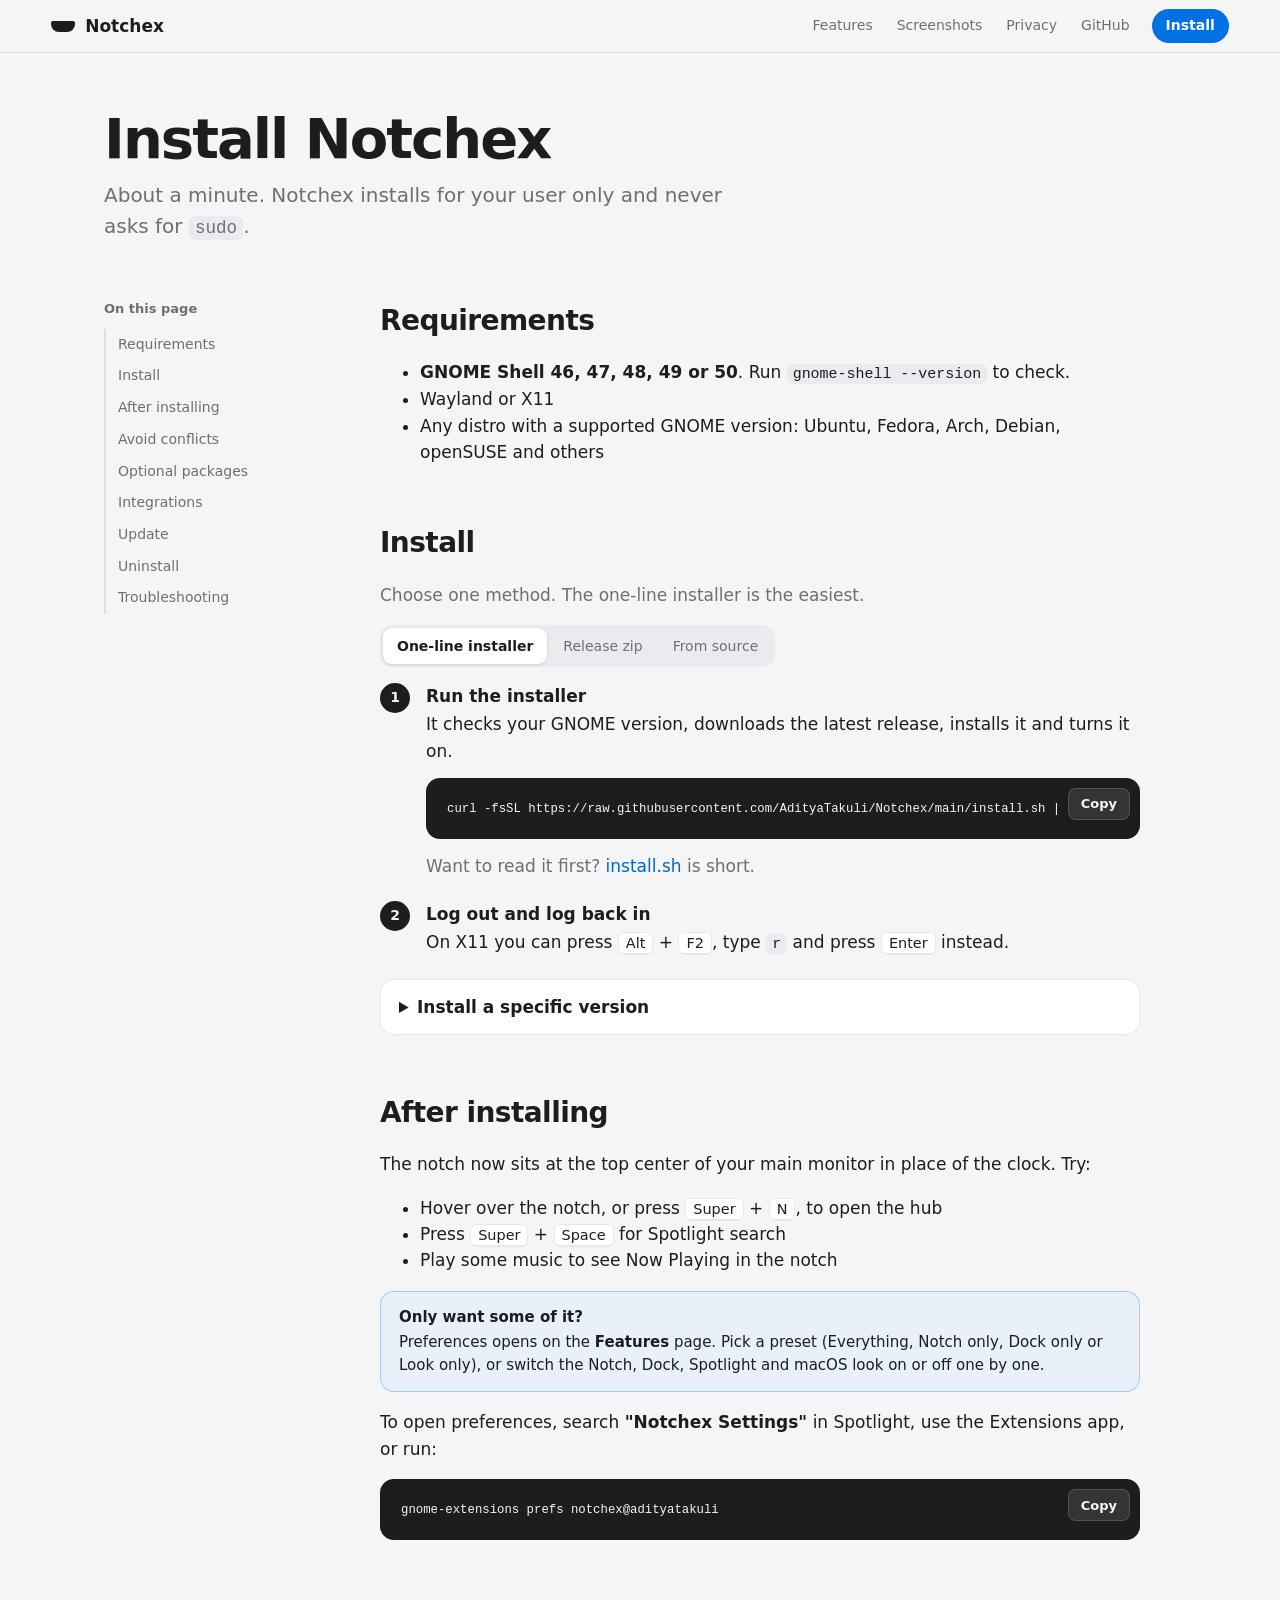
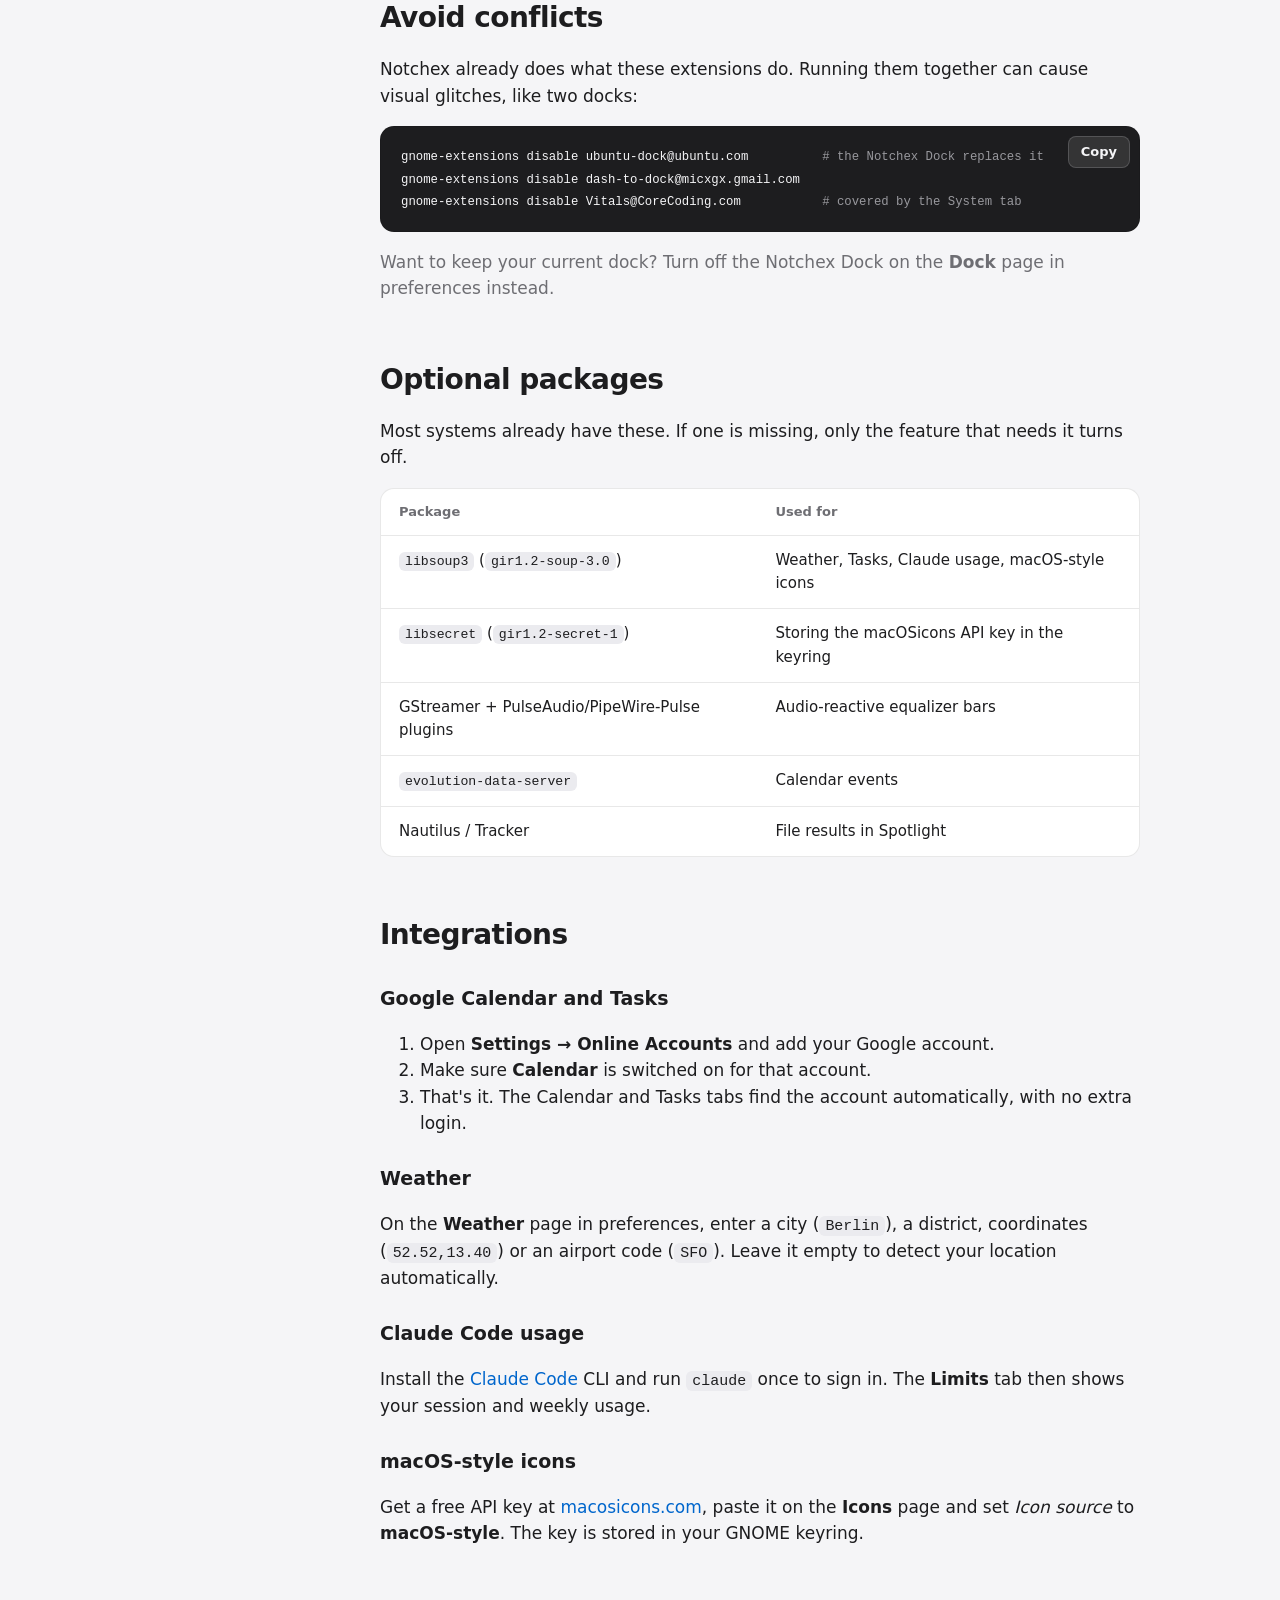
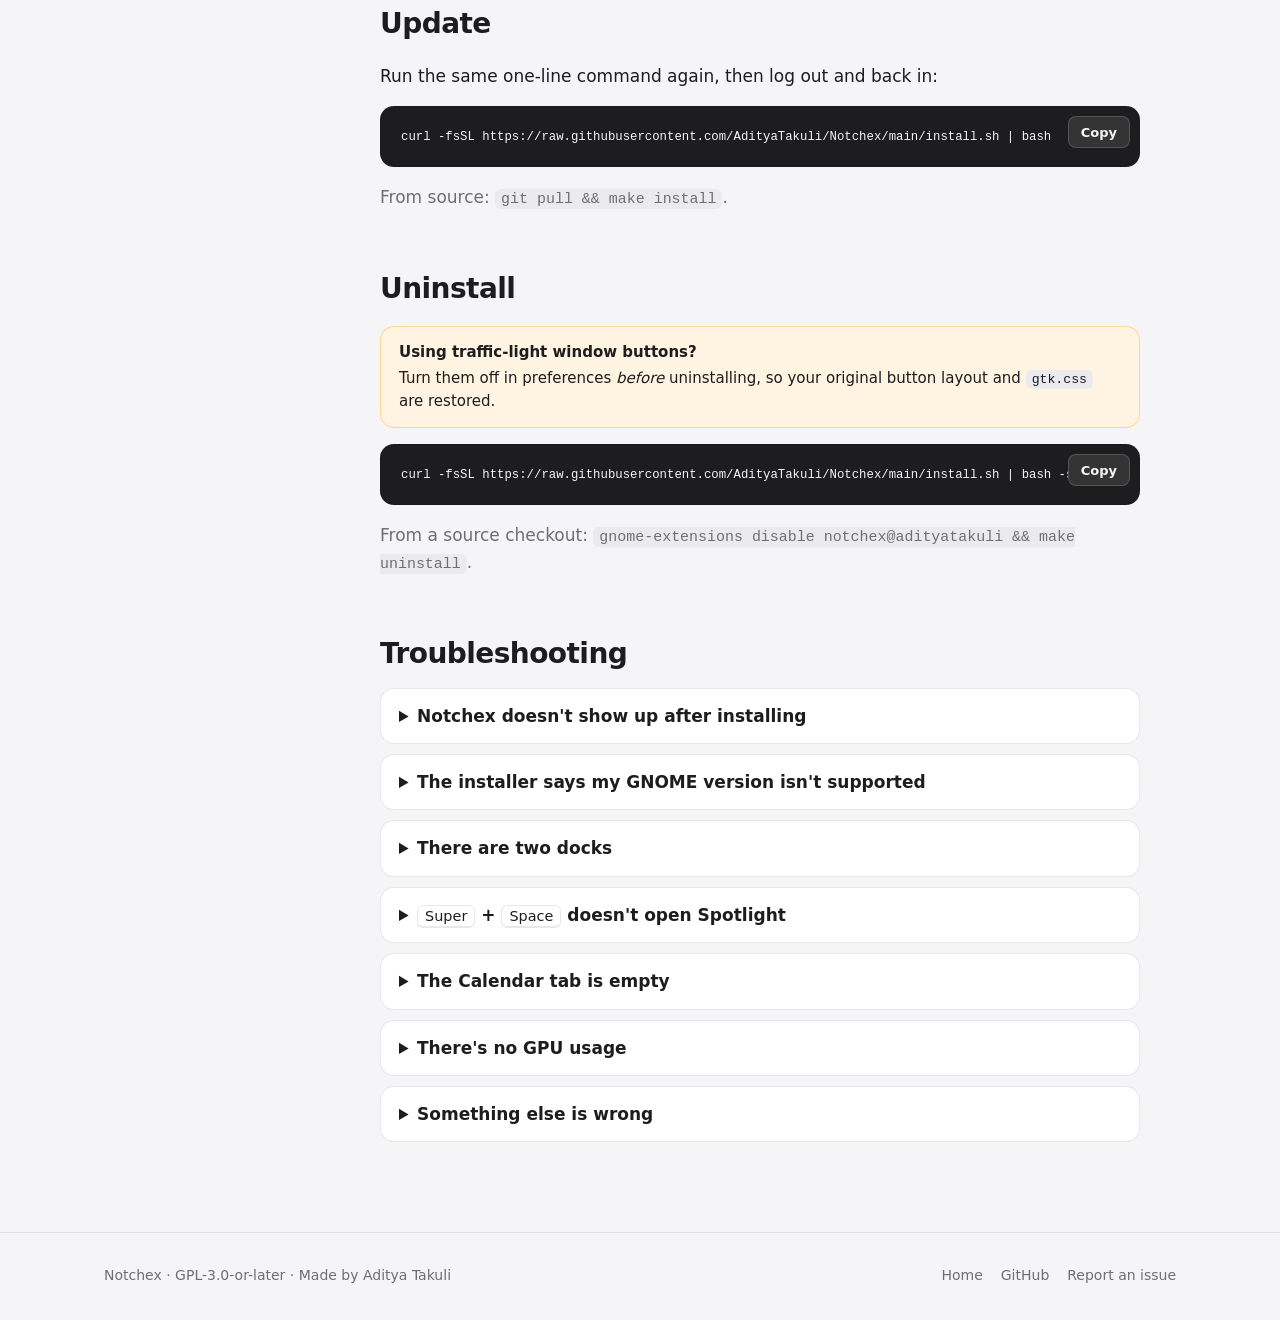
==== commit e1d879b0: "Security pass: opt-in Claude usage, weather switch, private notes, verified installs, SRI/CSP, harde" ====
--- a/docs/install.html
+++ b/docs/install.html
@@ -3,6 +3,8 @@
 <head>
     <meta charset="utf-8">
     <meta name="viewport" content="width=device-width, initial-scale=1">
+    <meta http-equiv="Content-Security-Policy" content="default-src 'self'; script-src 'self'; style-src 'self'; img-src 'self' data:; connect-src 'none'; object-src 'none'; base-uri 'self'; form-action 'none'; upgrade-insecure-requests">
+    <meta name="referrer" content="strict-origin-when-cross-origin">
     <title>Install Notchex</title>
     <meta name="description" content="How to install, update and uninstall Notchex, the working notch for GNOME Shell 46–50.">
     <meta name="theme-color" content="#f5f5f7" media="(prefers-color-scheme: light)">
--- a/docs/style.css
+++ b/docs/style.css
@@ -221,6 +221,84 @@
     list-style: none; padding: 0;
     margin: 20px 0 0; font-size: 14px; color: var(--text-dim);
 }
+
+/* ---------- Notch or pill: drag-to-compare in the hero ---------- */
+
+.compare-wrap { margin: 56px auto 0; max-width: 1080px; }
+.compare {
+    --pos: 50%;
+    position: relative;
+    aspect-ratio: 1200 / 340;
+    border-radius: 22px;
+    overflow: hidden;
+    background: #14162e;
+    box-shadow: 0 2px 4px rgba(0, 0, 0, 0.06), 0 30px 60px -20px rgba(0, 0, 0, 0.35);
+    touch-action: pan-y;
+    isolation: isolate;
+}
+.compare-img {
+    position: absolute; inset: 0; width: 100%; height: 100%;
+    object-fit: cover; object-position: 50% 0; display: block;
+    user-select: none; -webkit-user-drag: none;
+}
+.compare-top {
+    position: absolute; inset: 0;
+    clip-path: inset(0 calc(100% - var(--pos)) 0 0);
+}
+.compare-handle {
+    position: absolute; top: 0; bottom: 0; left: var(--pos);
+    width: 2px; margin-left: -1px;
+    background: rgba(255, 255, 255, 0.9);
+    box-shadow: 0 0 12px rgba(0, 0, 0, 0.35);
+    pointer-events: none;
+}
+.compare-handle span {
+    position: absolute; top: 72%; left: 50%;
+    width: 40px; height: 40px; margin: -20px 0 0 -20px;
+    border-radius: 50%;
+    background: rgba(255, 255, 255, 0.92);
+    box-shadow: 0 4px 16px rgba(0, 0, 0, 0.35);
+}
+/* ‹ › arrows */
+.compare-handle span::before, .compare-handle span::after {
+    content: ""; position: absolute; top: 50%; width: 7px; height: 7px; margin-top: -4px;
+    border: solid #1d1d1f; border-width: 0 0 2px 2px;
+}
+.compare-handle span::before { left: 10px; transform: rotate(45deg); }
+.compare-handle span::after { right: 10px; transform: rotate(-135deg); }
+.compare-range {
+    position: absolute; inset: 0; width: 100%; height: 100%; margin: 0;
+    opacity: 0; cursor: ew-resize; -webkit-appearance: none; appearance: none;
+}
+.compare-range::-webkit-slider-thumb { -webkit-appearance: none; width: 48px; height: 600px; }
+.compare-range::-moz-range-thumb { width: 48px; height: 600px; border: 0; }
+.compare:has(.compare-range:focus-visible) .compare-handle span {
+    outline: 3px solid var(--focus); outline-offset: 3px;
+}
+.compare-tag {
+    position: absolute; bottom: 16px;
+    padding: 5px 12px; border-radius: 999px;
+    font-size: 13px; font-weight: 600; color: #fff;
+    background: rgba(0, 0, 0, 0.45);
+    -webkit-backdrop-filter: blur(12px); backdrop-filter: blur(12px);
+    pointer-events: none; transition: opacity 0.2s;
+}
+.compare-tag.left { left: 16px; }
+.compare-tag.right { right: 16px; }
+.compare-wrap figcaption {
+    margin-top: 14px; text-align: center; font-size: 15px; color: var(--text-dim);
+}
+@media (max-width: 600px) {
+    /* zoom in on the middle so the shapes stay readable */
+    .compare { aspect-ratio: 16 / 9; border-radius: 16px; }
+    .compare-wrap { margin-top: 40px; }
+    .compare-tag { bottom: 10px; font-size: 12px; }
+    .compare-tag.left { left: 10px; }
+    .compare-tag.right { right: 10px; }
+}
+
+.try-head { margin: 64px 0 0; text-align: center; font-size: 24px; letter-spacing: -0.01em; }
+.try-head + .stage-wrap { margin-top: 24px; }
 
 /* ---------- The stage: a desktop with the live notch on it ---------- */
 
@@ -276,7 +354,8 @@
     transition:
         width 0.55s var(--ease),
         height 0.55s var(--ease),
-        border-radius 0.55s var(--ease);
+        border-radius 0.55s var(--ease),
+        top 0.45s var(--ease);
 }
 
 .notch .state {
@@ -301,15 +380,17 @@
 
 .notch[data-state="music"]  { width: 330px; }
 .notch[data-state="volume"] { width: 300px; }
-.notch[data-state="notify"] { width: 390px; height: 66px; border-radius: 0 0 26px 26px; }
-.notch[data-state="hub"]    { width: min(600px, 94%); height: 218px; border-radius: 0 0 28px 28px; }
+.notch[data-state="notify"] { width: 410px; height: 58px; border-radius: 0 0 26px 26px; }
+.notch[data-state="hub"]    { width: min(620px, 94%); height: 262px; border-radius: 0 0 28px 28px;
+    /* the open notch is frosted glass, like the extension */
+    background: rgba(18, 18, 20, 0.72); backdrop-filter: blur(22px) saturate(1.3); -webkit-backdrop-filter: blur(22px) saturate(1.3); }
 
 @media (max-width: 600px) {
     .notch { width: 196px; font-size: 12px; }
     .notch[data-state="music"]  { width: 280px; }
     .notch[data-state="volume"] { width: 250px; }
     .notch[data-state="notify"] { width: 94%; }
-    .notch[data-state="hub"]    { height: 200px; }
+    .notch[data-state="hub"]    { height: 196px; }
 }
 
 .dim { color: var(--notch-dim); font-weight: 500; }
@@ -359,42 +440,74 @@
 }
 .notch[data-state="volume"] .level span { width: 68%; }
 
-.s-notify { justify-content: flex-start !important; padding: 0 20px !important; }
-.notify-icon {
-    width: 34px;
-    height: 34px;
-    border-radius: 9px;
-    background: #fff;
-    flex: none;
-    display: grid;
-    place-items: center;
-    color: #1a73e8;
-    font: 700 13px/1 var(--font);
-}
-.notify-text { display: flex; flex-direction: column; line-height: 1.3; text-align: left; min-width: 0; }
+.s-notify { justify-content: flex-start !important; padding: 0 12px 0 20px !important; }
+.cal-icon { color: #ff7a6e; flex: none; }
+.notify-text { display: flex; flex-direction: column; line-height: 1.3; text-align: left; min-width: 0; flex: 1; }
 .notify-text b { font-size: 13px; }
-.notify-text span { font-size: 12px; color: var(--notch-sub); font-weight: 500; overflow: hidden; text-overflow: ellipsis; }
-
-/* the hub mirrors the real System tab */
-.s-hub { flex-direction: column; align-items: stretch !important; justify-content: flex-start !important; padding: 14px 20px !important; gap: 12px !important; }
+.notify-text .soon { font-size: 11px; color: #ff7a6e; font-weight: 600; }
+/* Join: white on #1e7e34 is 5.1:1 */
+.join {
+    background: #1e7e34; color: #fff; font-weight: 700; font-size: 13px;
+    padding: 6px 16px; border-radius: 999px; flex: none;
+}
+
+/* the hub mirrors the real Now view */
+.s-hub { flex-direction: column; align-items: stretch !important; justify-content: flex-start !important; padding: 14px 20px !important; gap: 10px !important; }
 .hub-head { display: flex; justify-content: space-between; align-items: flex-start; }
 .hub-time { font-size: 26px; font-weight: 700; line-height: 1; letter-spacing: -0.01em; font-variant-numeric: tabular-nums; }
 .hub-date { text-align: right; font-size: 12px; line-height: 1.3; }
 .hub-date span { display: block; color: var(--notch-dim); font-weight: 500; font-size: 11px; }
-.hub-tabs { display: flex; gap: 2px; font-size: 11px; overflow: hidden; background: rgba(255, 255, 255, 0.07); padding: 3px; border-radius: 999px; }
-.hub-tabs span { padding: 3px 10px; border-radius: 999px; color: var(--notch-sub); flex: none; }
+.hub-tabs { display: flex; gap: 2px; font-size: 12px; background: rgba(255, 255, 255, 0.07); padding: 3px; border-radius: 10px; }
+.hub-tabs span { flex: 1; text-align: center; padding: 4px 6px; border-radius: 8px; color: var(--notch-sub); }
 .hub-tabs span.on { background: rgba(255, 255, 255, 0.16); color: #fff; }
-.hub-stats { display: grid; grid-template-columns: repeat(4, 1fr); gap: 8px; text-align: left; }
-.hub-stats div { font-size: 18px; font-weight: 500; line-height: 1.15; }
-.hub-stats small { display: block; font-size: 10px; letter-spacing: 0.06em; color: var(--notch-dim); font-weight: 600; margin-bottom: 2px; }
-.hub-stats .warm { color: #ff9f0a; }
-.hub-bars { display: grid; gap: 7px; font-size: 11px; font-weight: 500; }
-.hub-bar { display: grid; grid-template-columns: 52px 1fr 34px; align-items: center; gap: 10px; color: var(--notch-sub); }
-.hub-bar span:last-child { text-align: right; font-variant-numeric: tabular-nums; }
-.bar { height: 5px; border-radius: 3px; background: rgba(255, 255, 255, 0.12); overflow: hidden; }
+.hub-sub { display: flex; gap: 4px; font-size: 11px; }
+.hub-sub span { padding: 2px 10px; border-radius: 999px; color: var(--notch-sub); }
+.hub-sub span.on { background: rgba(255, 255, 255, 0.92); color: #000; }
+.hub-media { display: flex; align-items: center; gap: 14px; text-align: left; }
+.art.big { width: 52px; height: 52px; border-radius: 10px; }
+.hm-text { display: flex; flex-direction: column; flex: 1; min-width: 0; gap: 2px; line-height: 1.25; }
+.hm-text b { font-size: 14px; }
+.hm-text > span:not(.bar) { font-size: 12px; color: var(--notch-sub); font-weight: 500; }
+.hm-text .bar { margin-top: 6px; }
+.hm-ctrls { display: flex; align-items: center; gap: 10px; }
+.hm-ctrls svg { width: 16px; height: 16px; }
+.hm-ctrls svg.play { width: 30px; height: 30px; padding: 7px; border-radius: 50%; background: rgba(255, 255, 255, 0.12); }
+.hub-cards { display: flex; align-items: center; gap: 8px; text-align: left; }
+.hc { flex: 1; min-width: 0; display: flex; flex-direction: column; gap: 1px; background: rgba(255, 255, 255, 0.08); border-radius: 12px; padding: 8px 12px; line-height: 1.25; }
+.hc small { font-size: 11px; font-weight: 700; color: var(--notch-sub); }
+.hc small.red { color: #ff7a6e; }
+.hc small.orange { color: #ff9678; }
+.hc b { font-size: 13px; overflow: hidden; text-overflow: ellipsis; }
+.hub-cards .join { font-size: 12px; padding: 5px 12px; }
+.bar { display: block; height: 4px; border-radius: 3px; background: rgba(255, 255, 255, 0.16); overflow: hidden; }
 .bar i { display: block; height: 100%; border-radius: 3px; background: #fff; }
-.bar i.warm { background: #ff9f0a; }
-@media (max-width: 600px) { .hub-stats div { font-size: 15px; } .hub-bars .opt { display: none; } }
+@media (max-width: 600px) {
+    .s-hub { padding: 12px 14px !important; gap: 8px !important; }
+    .hub-head, .hub-cards .opt, .hub-sub, .hm-ctrls svg:not(.play) { display: none; }
+    .hub-tabs { font-size: 11px; }
+}
+
+/* the second live activity: a bubble beside the island */
+.bubble {
+    position: absolute; top: 0; left: calc(50% + 165px + 8px); z-index: 2;
+    height: 34px; padding: 0 12px; border-radius: 0 0 16px 16px;
+    display: flex; align-items: center; gap: 6px;
+    background: var(--notch); color: #ff9678;
+    font: 700 13px/1 var(--font); font-variant-numeric: tabular-nums;
+    box-shadow: 0 12px 32px rgba(0, 0, 0, 0.4);
+    opacity: 0; transform: scale(0.6); transform-origin: left center;
+    transition: opacity 0.25s ease, transform 0.45s var(--ease);
+    pointer-events: none;
+}
+.bubble i { width: 7px; height: 7px; border-radius: 50%; background: #ff6347; }
+.stage[data-state="both"] .bubble { opacity: 1; transform: none; transition-delay: 0.25s; }
+@media (max-width: 600px) { .bubble { left: calc(50% + 140px + 6px); padding: 0 8px; font-size: 12px; } }
+
+/* pill shape: floats below the edge, fully rounded */
+.stage[data-shape="pill"] .notch { top: 6px; border-radius: 17px; }
+.stage[data-shape="pill"] .notch[data-state="notify"] { border-radius: 26px; }
+.stage[data-shape="pill"] .notch[data-state="hub"] { border-radius: 28px; }
+.stage[data-shape="pill"] .bubble { top: 6px; border-radius: 17px; }
 
 /* controls under the stage */
 .stage-controls {
@@ -461,7 +574,7 @@
 }
 
 @media (prefers-reduced-motion: reduce) {
-    .notch, .notch .state, .level span { transition: none; }
+    .notch, .notch .state, .level span, .bubble { transition: none; }
     .eq i { animation: none; }
 }
 
@@ -653,6 +766,27 @@
 
 /* ---------- Hub tabs ---------- */
 
+.activities { display: grid; grid-template-columns: 1fr minmax(0, 450px); gap: 48px; align-items: center; }
+@media (max-width: 860px) { .activities { grid-template-columns: 1fr; gap: 28px; } }
+.activities .section-head { margin-bottom: 0; }
+.checks { list-style: none; padding: 0; margin: 20px 0 0; display: grid; gap: 10px; }
+.checks li { position: relative; padding-left: 28px; color: var(--text-dim); font-size: 16px; }
+.checks li::before { content: ""; position: absolute; left: 4px; top: 0.45em; width: 9px; height: 9px; border-radius: 50%; background: var(--accent-fill); }
+.checks b { color: var(--text); }
+.activity-shot { margin: 0; justify-self: center; }
+.activity-shot img { display: block; width: min(450px, 100%); height: auto; border-radius: 18px; box-shadow: var(--shadow); }
+
+.shapes { display: grid; grid-template-columns: repeat(2, 1fr); gap: 24px; }
+@media (max-width: 760px) { .shapes { grid-template-columns: 1fr; } }
+.shape { margin: 0; }
+.shape img {
+    display: block; width: 100%; height: auto; border-radius: 14px;
+    box-shadow: inset 0 0 0 1px var(--border), var(--shadow);
+}
+.shape figcaption { margin-top: 14px; }
+.shape figcaption b { display: block; font-size: 19px; margin-bottom: 4px; }
+.shape figcaption span { color: var(--text-dim); font-size: 15px; }
+
 .tabs-list {
     display: grid;
     grid-template-columns: repeat(auto-fill, minmax(240px, 1fr));
@@ -841,3 +975,8 @@
 .site-footer a { color: var(--text-dim); }
 .site-footer a:hover { color: var(--text); }
 .footer-links { display: flex; gap: 18px; flex-wrap: wrap; }
+
+.next-up { margin: 28px 0 0; font-size: 15px; color: var(--text-dim); }
+
+/* full-width header, matching the home page */
+.site-header .wrap { max-width: none; padding: 0 clamp(20px, 4vw, 64px); }
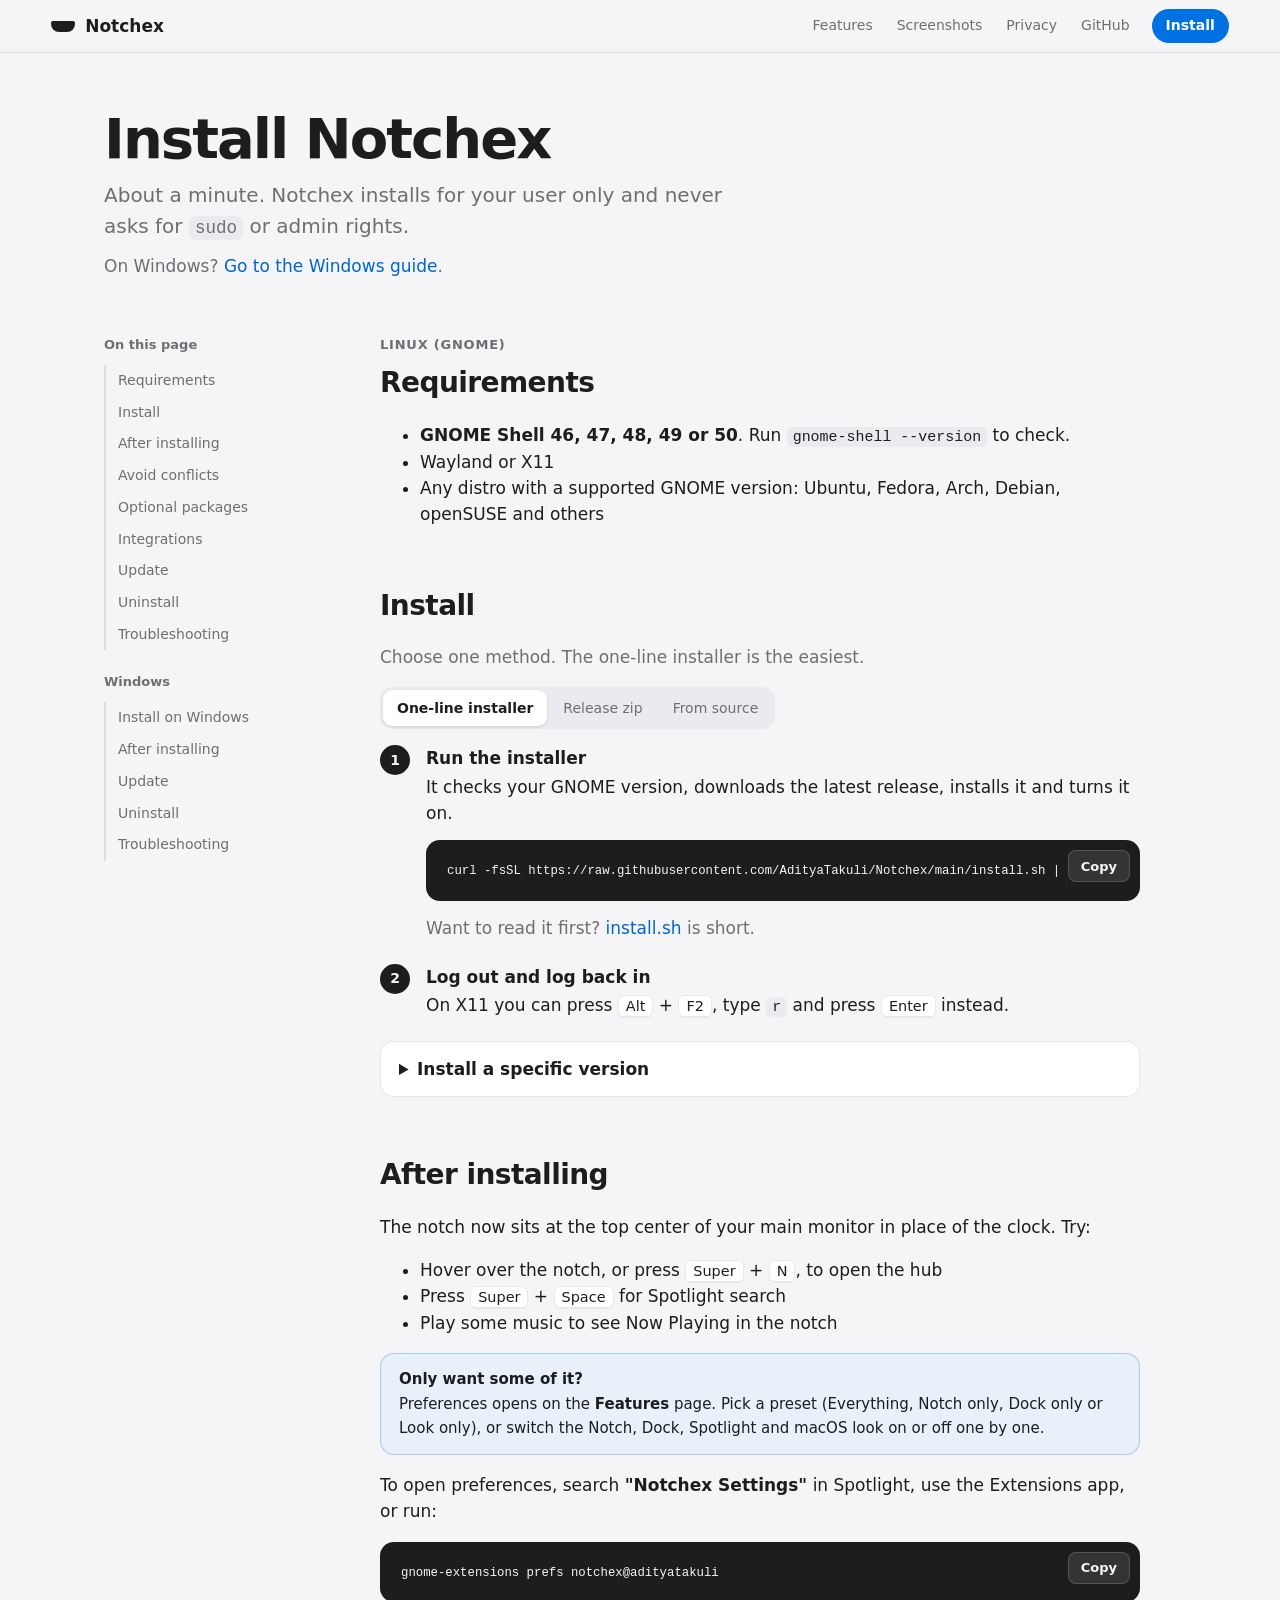
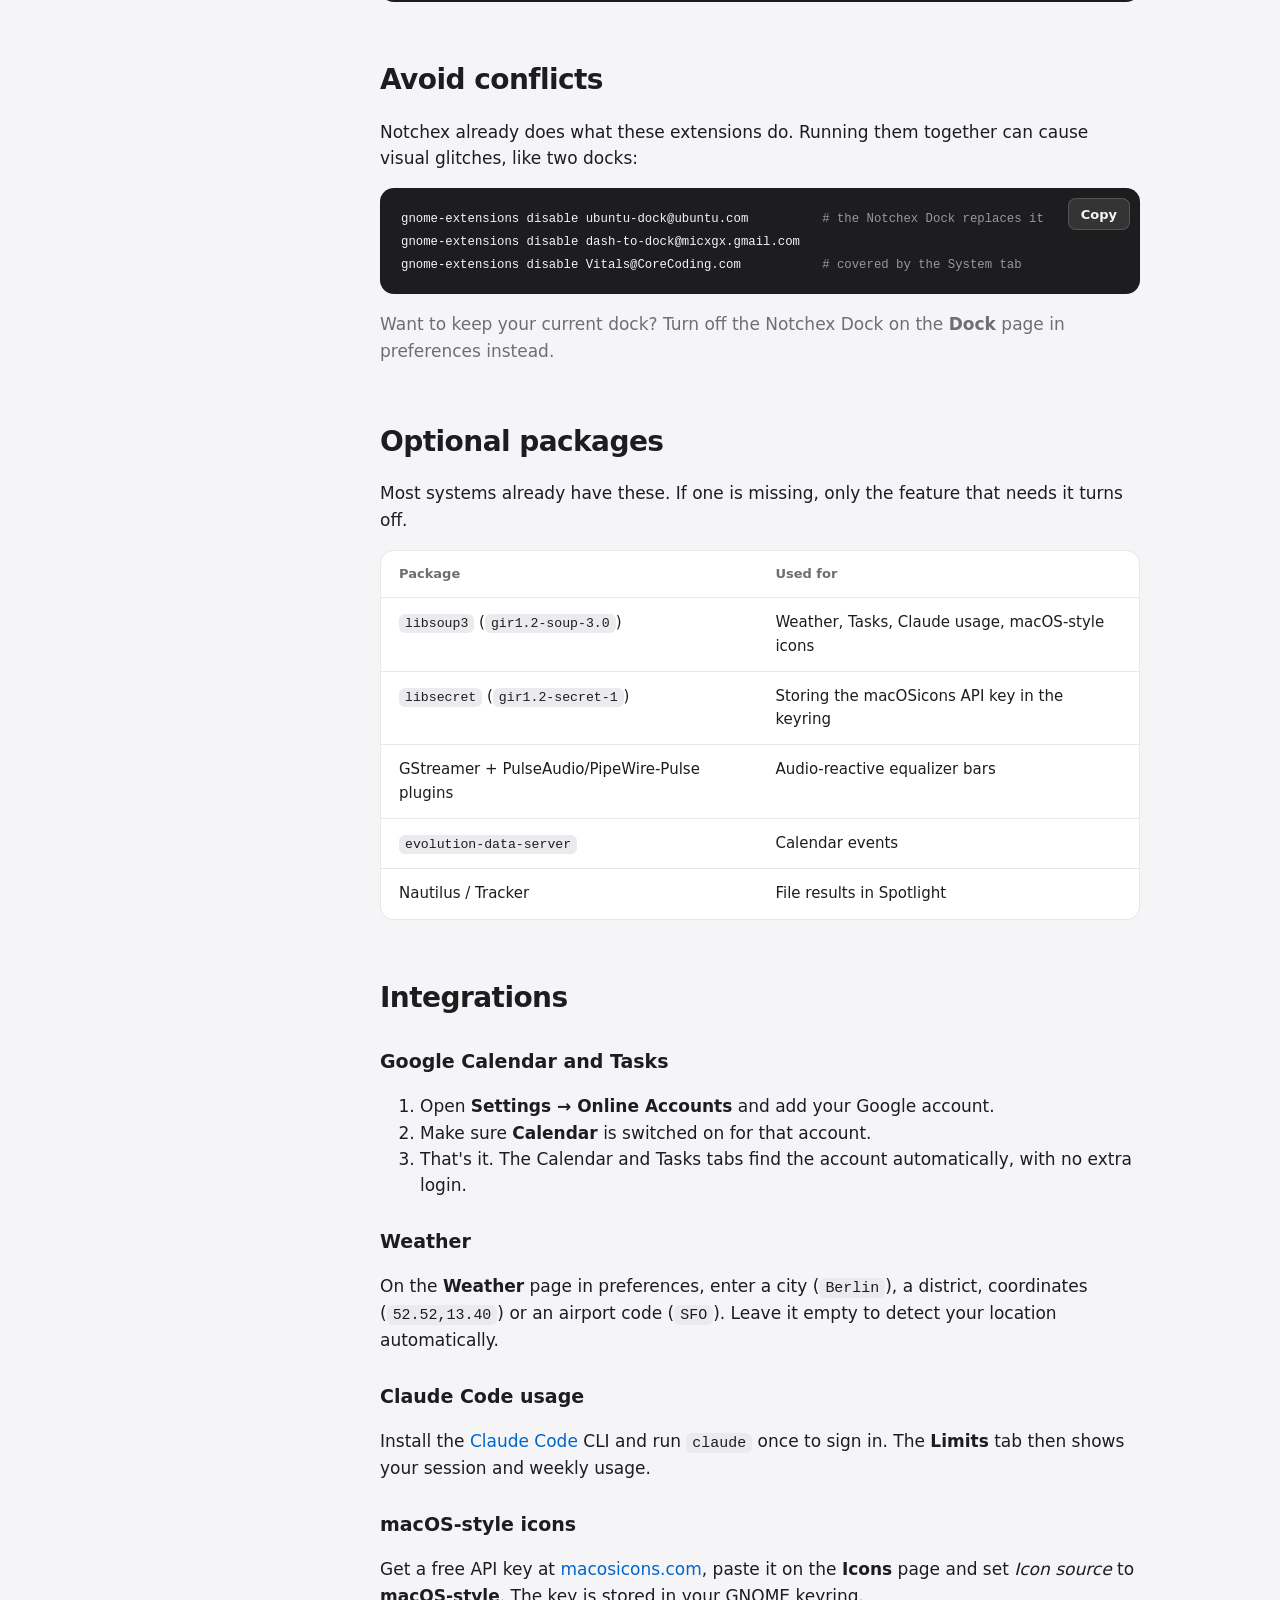
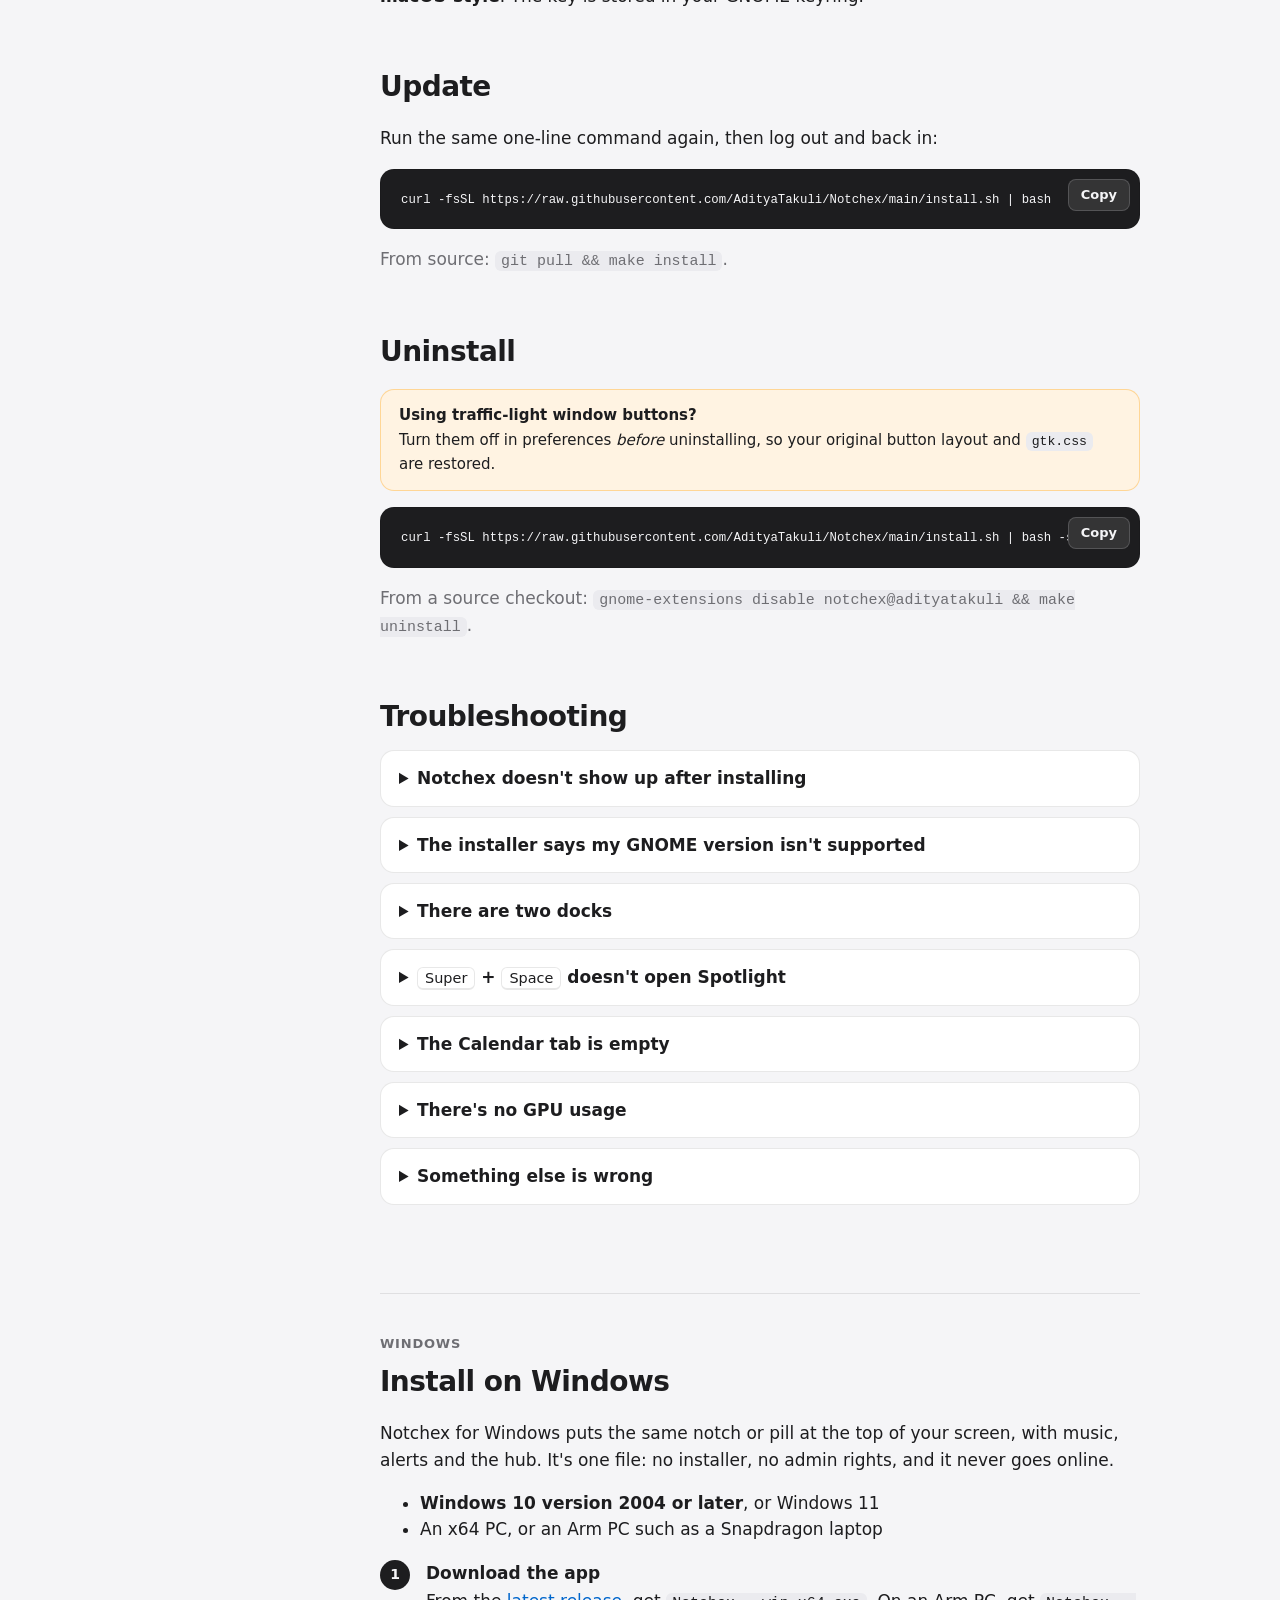
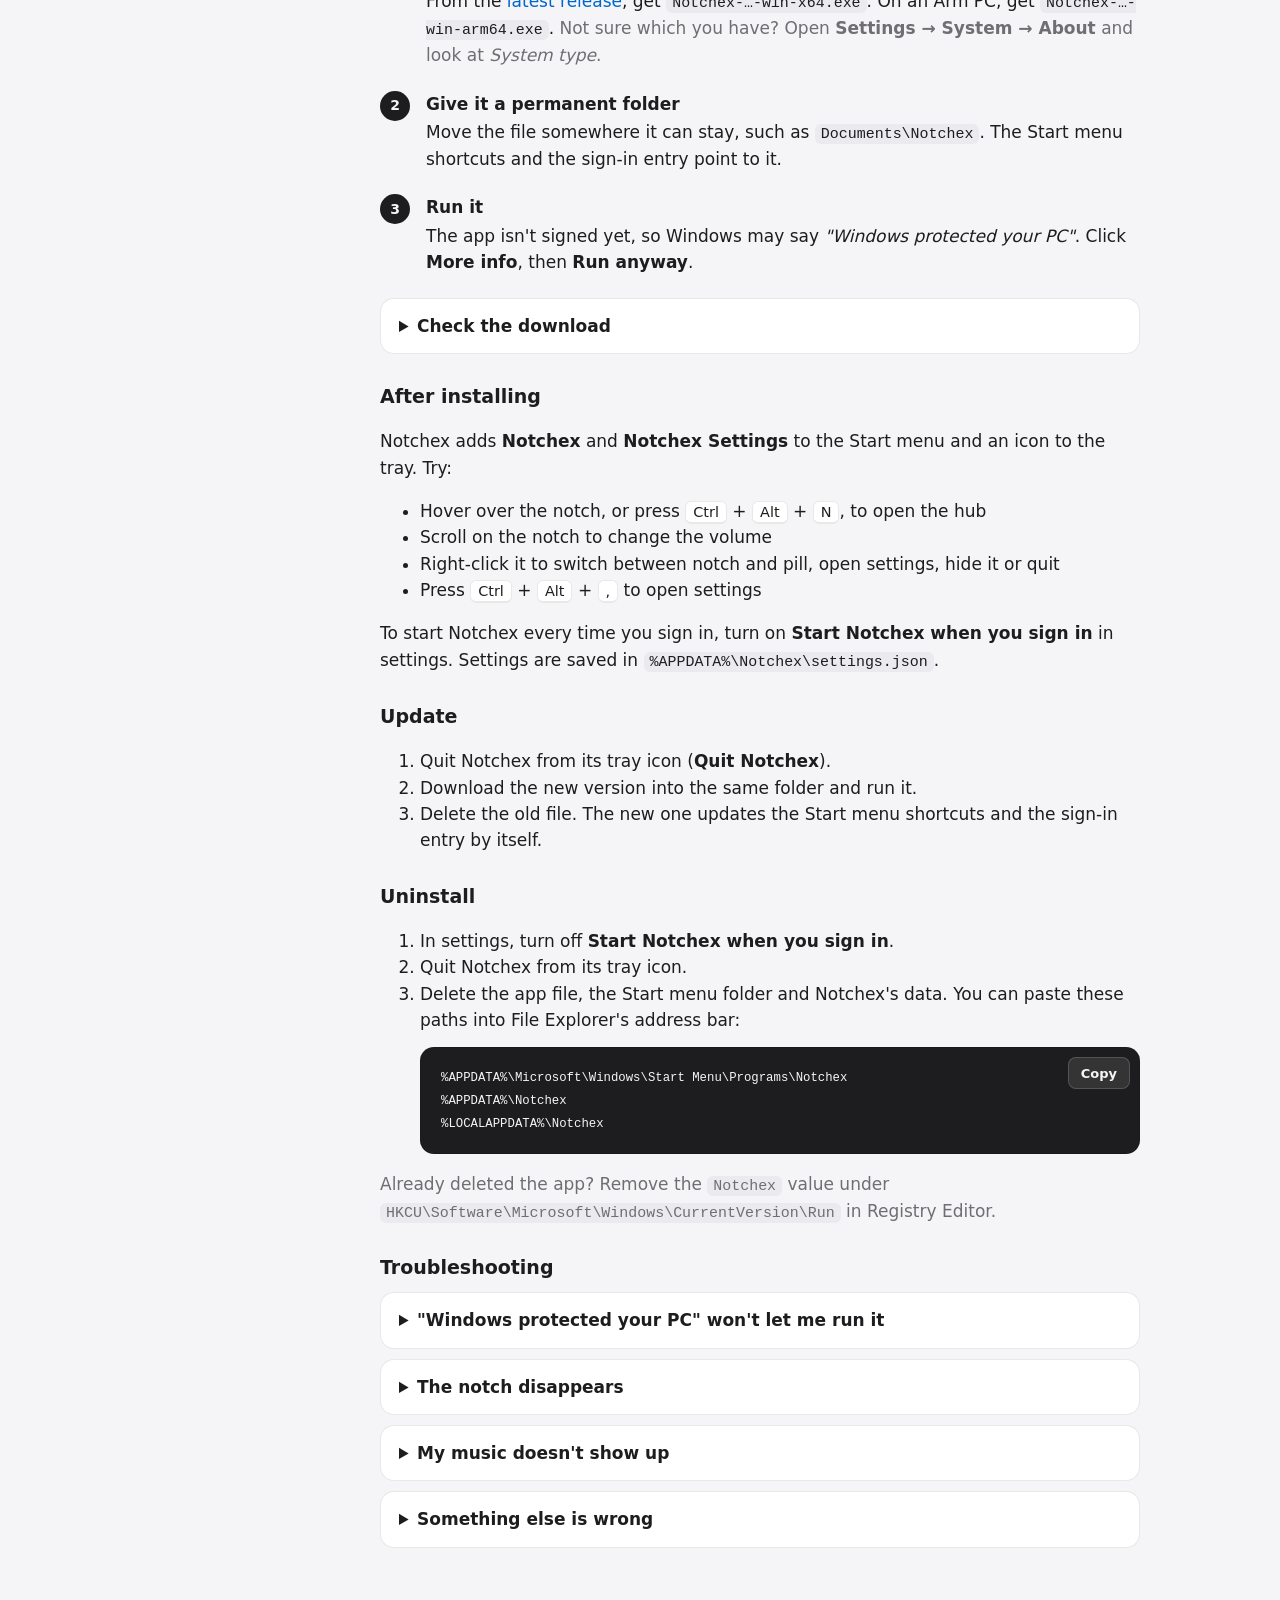
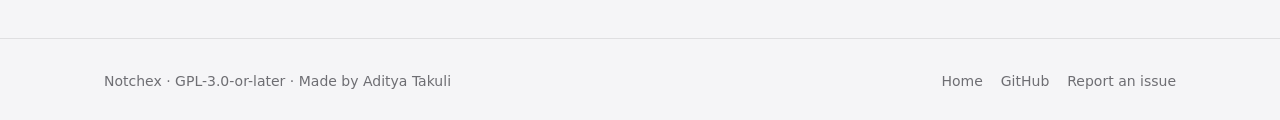
==== commit d203ac94: "Site and README: Windows install guide Replace 'Windows next' with a Windows download section on the" ====
--- a/docs/install.html
+++ b/docs/install.html
@@ -6,7 +6,7 @@
     <meta http-equiv="Content-Security-Policy" content="default-src 'self'; script-src 'self'; style-src 'self'; img-src 'self' data:; connect-src 'none'; object-src 'none'; base-uri 'self'; form-action 'none'; upgrade-insecure-requests">
     <meta name="referrer" content="strict-origin-when-cross-origin">
     <title>Install Notchex</title>
-    <meta name="description" content="How to install, update and uninstall Notchex, the working notch for GNOME Shell 46–50.">
+    <meta name="description" content="How to install, update and uninstall Notchex, the working notch for GNOME Shell 46–50 and Windows 10 and 11.">
     <meta name="theme-color" content="#f5f5f7" media="(prefers-color-scheme: light)">
     <meta name="theme-color" content="#0b0b0d" media="(prefers-color-scheme: dark)">
     <link rel="icon" href="data:image/svg+xml,%3Csvg xmlns='http://www.w3.org/2000/svg' viewBox='0 0 32 32'%3E%3Cpath d='M3 10h26v4a8 8 0 0 1-8 8H11a8 8 0 0 1-8-8z' fill='%23000'/%3E%3C/svg%3E">
@@ -33,7 +33,8 @@
 
 <div class="page-hero">
     <h1>Install Notchex</h1>
-    <p>About a minute. Notchex installs for your user only and never asks for <code>sudo</code>.</p>
+    <p>About a minute. Notchex installs for your user only and never asks for <code>sudo</code> or admin rights.</p>
+    <p class="os-jump">On Windows? <a href="#windows">Go to the Windows guide</a>.</p>
 </div>
 
 <div class="docs">
@@ -48,10 +49,17 @@
         <a href="#update">Update</a>
         <a href="#uninstall">Uninstall</a>
         <a href="#troubleshooting">Troubleshooting</a>
+        <b class="toc-group">Windows</b>
+        <a href="#windows">Install on Windows</a>
+        <a href="#win-after">After installing</a>
+        <a href="#win-update">Update</a>
+        <a href="#win-uninstall">Uninstall</a>
+        <a href="#win-troubleshooting">Troubleshooting</a>
     </nav>
 
     <article class="doc">
 
+        <p class="os-label">Linux (GNOME)</p>
         <h2 id="requirements">Requirements</h2>
         <ul>
             <li><b>GNOME Shell 46, 47, 48, 49 or 50</b>. Run <code>gnome-shell --version</code> to check.</li>
@@ -228,6 +236,87 @@
             <div class="code"><pre><code>journalctl -f -o cat /usr/bin/gnome-shell</code></pre></div>
         </details>
 
+        <!-- ============ Windows ============ -->
+        <p class="os-label os-label-break">Windows</p>
+        <h2 id="windows">Install on Windows</h2>
+        <p>Notchex for Windows puts the same notch or pill at the top of your screen, with music, alerts and the hub. It's one file: no installer, no admin rights, and it never goes online.</p>
+        <ul>
+            <li><b>Windows 10 version 2004 or later</b>, or Windows 11</li>
+            <li>An x64 PC, or an Arm PC such as a Snapdragon laptop</li>
+        </ul>
+
+        <ol class="steps">
+            <li>
+                <b>Download the app</b>
+                From the <a href="https://github.com/AdityaTakuli/Notchex/releases/latest">latest release</a>, get <code>Notchex-…-win-x64.exe</code>. On an Arm PC, get <code>Notchex-…-win-arm64.exe</code>.
+                <span class="muted">Not sure which you have? Open <b>Settings → System → About</b> and look at <i>System type</i>.</span>
+            </li>
+            <li>
+                <b>Give it a permanent folder</b>
+                Move the file somewhere it can stay, such as <code>Documents\Notchex</code>. The Start menu shortcuts and the sign-in entry point to it.
+            </li>
+            <li>
+                <b>Run it</b>
+                <span>The app isn't signed yet, so Windows may say <i>"Windows protected your PC"</i>. Click <b>More info</b>, then <b>Run anyway</b>.</span>
+            </li>
+        </ol>
+        <details>
+            <summary>Check the download</summary>
+            <p>Each release has a <code>SHA256SUMS</code> file. In PowerShell, in the folder with the app, run this and compare the result with the matching line in <code>SHA256SUMS</code>:</p>
+            <div class="code"><pre><code>Get-FileHash .\Notchex-3.0.0-win-x64.exe</code></pre></div>
+        </details>
+
+        <h3 id="win-after">After installing</h3>
+        <p>Notchex adds <b>Notchex</b> and <b>Notchex Settings</b> to the Start menu and an icon to the tray. Try:</p>
+        <ul>
+            <li>Hover over the notch, or press <kbd>Ctrl</kbd> + <kbd>Alt</kbd> + <kbd>N</kbd>, to open the hub</li>
+            <li>Scroll on the notch to change the volume</li>
+            <li>Right-click it to switch between notch and pill, open settings, hide it or quit</li>
+            <li>Press <kbd>Ctrl</kbd> + <kbd>Alt</kbd> + <kbd>,</kbd> to open settings</li>
+        </ul>
+        <p>To start Notchex every time you sign in, turn on <b>Start Notchex when you sign in</b> in settings. Settings are saved in <code>%APPDATA%\Notchex\settings.json</code>.</p>
+
+        <h3 id="win-update">Update</h3>
+        <ol>
+            <li>Quit Notchex from its tray icon (<b>Quit Notchex</b>).</li>
+            <li>Download the new version into the same folder and run it.</li>
+            <li>Delete the old file. The new one updates the Start menu shortcuts and the sign-in entry by itself.</li>
+        </ol>
+
+        <h3 id="win-uninstall">Uninstall</h3>
+        <ol>
+            <li>In settings, turn off <b>Start Notchex when you sign in</b>.</li>
+            <li>Quit Notchex from its tray icon.</li>
+            <li>Delete the app file, the Start menu folder and Notchex's data. You can paste these paths into File Explorer's address bar:
+                <div class="code"><pre><code>%APPDATA%\Microsoft\Windows\Start Menu\Programs\Notchex
+%APPDATA%\Notchex
+%LOCALAPPDATA%\Notchex</code></pre></div>
+            </li>
+        </ol>
+        <p class="muted">Already deleted the app? Remove the <code>Notchex</code> value under <code>HKCU\Software\Microsoft\Windows\CurrentVersion\Run</code> in Registry Editor.</p>
+
+        <h3 id="win-troubleshooting">Troubleshooting</h3>
+
+        <details>
+            <summary>"Windows protected your PC" won't let me run it</summary>
+            <p>Click <b>More info</b>, then <b>Run anyway</b>. If there's no <b>Run anyway</b> button, your organization may block unsigned apps.</p>
+        </details>
+
+        <details>
+            <summary>The notch disappears</summary>
+            <p>It hides itself while a game, video or presentation is full screen, and comes back afterwards. If you hid it from the menu, choose <b>Show Notch</b> on the tray icon.</p>
+        </details>
+
+        <details>
+            <summary>My music doesn't show up</summary>
+            <p>Notchex shows whatever appears in Windows' own media controls (the box that pops up when you press a media key). Spotify, browsers, Media Player and VLC all work. If your player isn't there, Notchex can't see it either.</p>
+        </details>
+
+        <details>
+            <summary>Something else is wrong</summary>
+            <p><a href="https://github.com/AdityaTakuli/Notchex/issues">Open an issue</a> and attach <code>%LOCALAPPDATA%\Notchex\notchex.log</code>. It holds error details only, never song titles.</p>
+        </details>
+
     </article>
 </div>
 
--- a/docs/style.css
+++ b/docs/style.css
@@ -917,6 +917,13 @@
 .doc p, .doc li { color: var(--text); }
 .doc .muted { color: var(--text-dim); }
 
+/* Linux / Windows split */
+.page-hero p.os-jump { font-size: 17px; margin-top: 10px; }
+.toc b.toc-group { margin: 22px 0 10px; }
+.os-label { margin: 0 0 6px; font-size: 13px; font-weight: 600; letter-spacing: 0.06em; text-transform: uppercase; color: var(--text-dim) !important; }
+.os-label + h2 { margin-top: 0; }
+.os-label-break { margin-top: 88px; padding-top: 40px; border-top: 1px solid var(--border); }
+
 .steps { counter-reset: step; list-style: none; padding: 0; margin: 16px 0; }
 .steps > li {
     counter-increment: step;
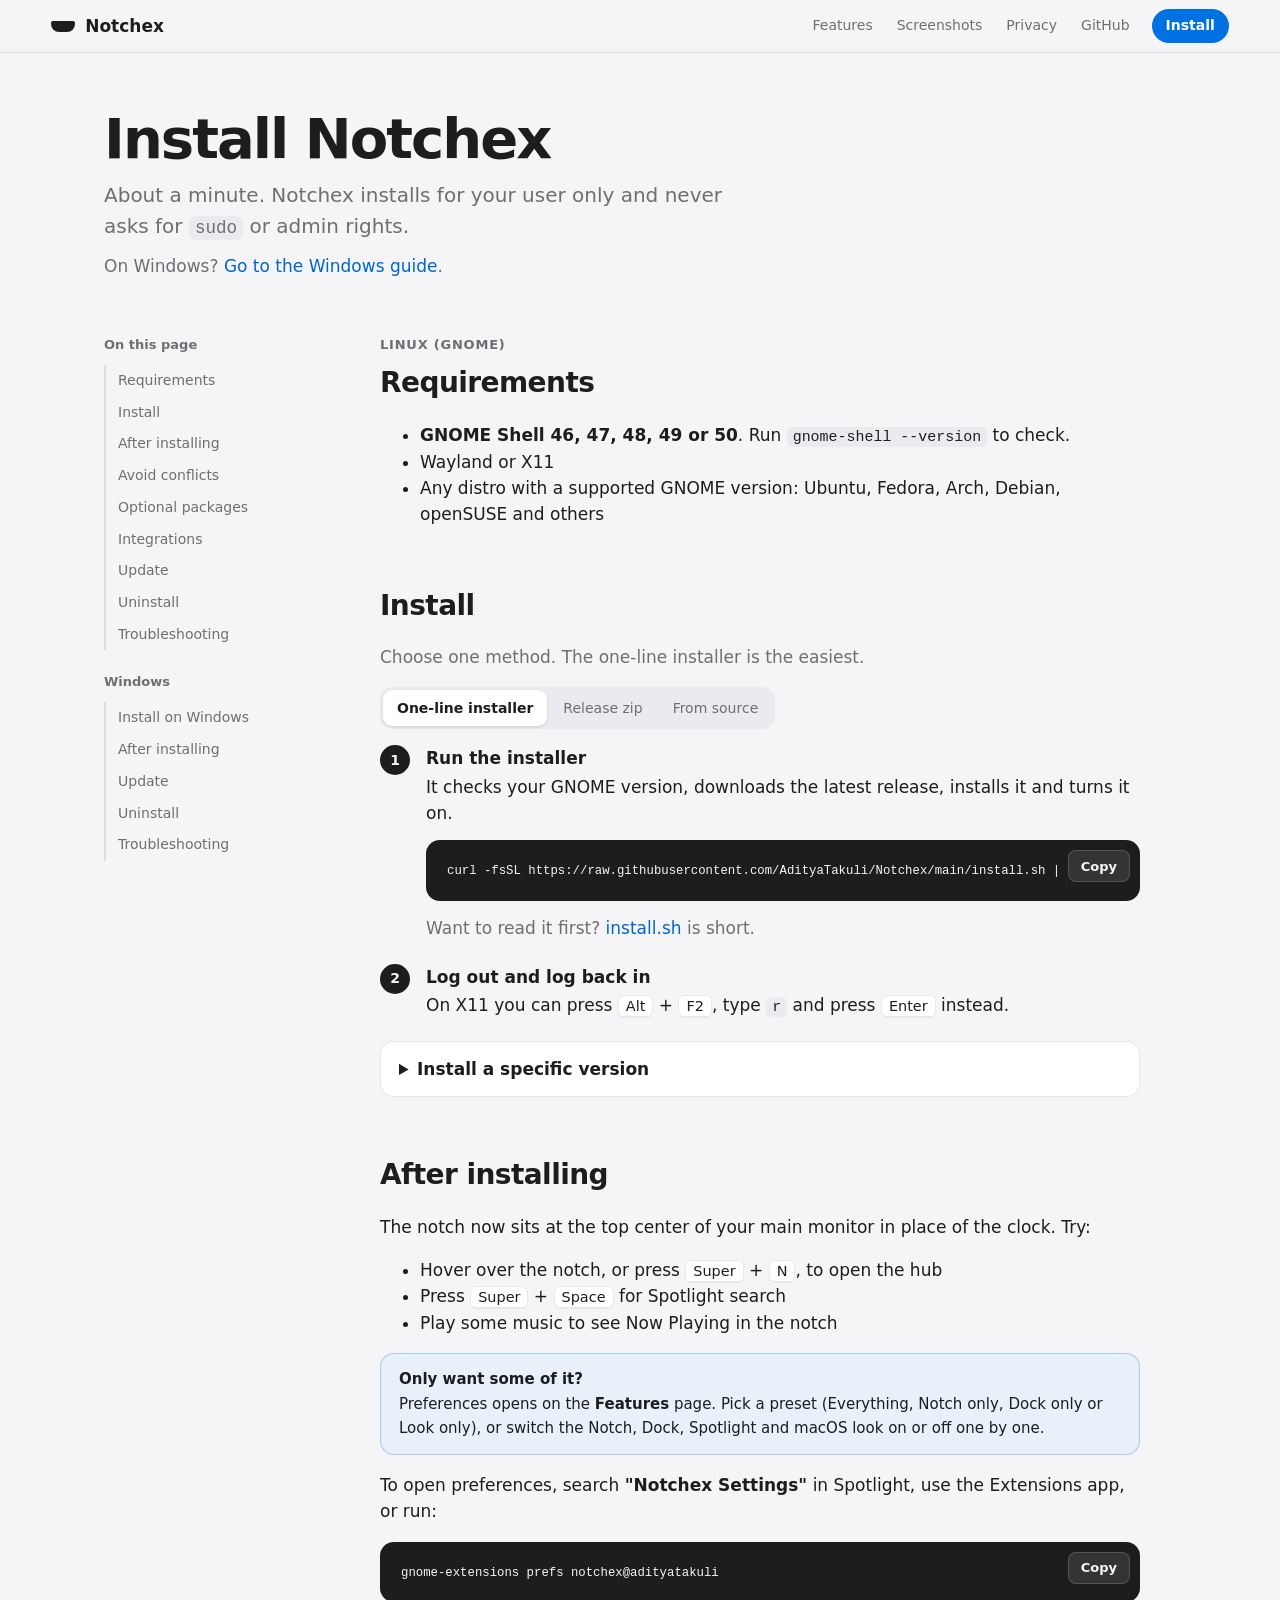
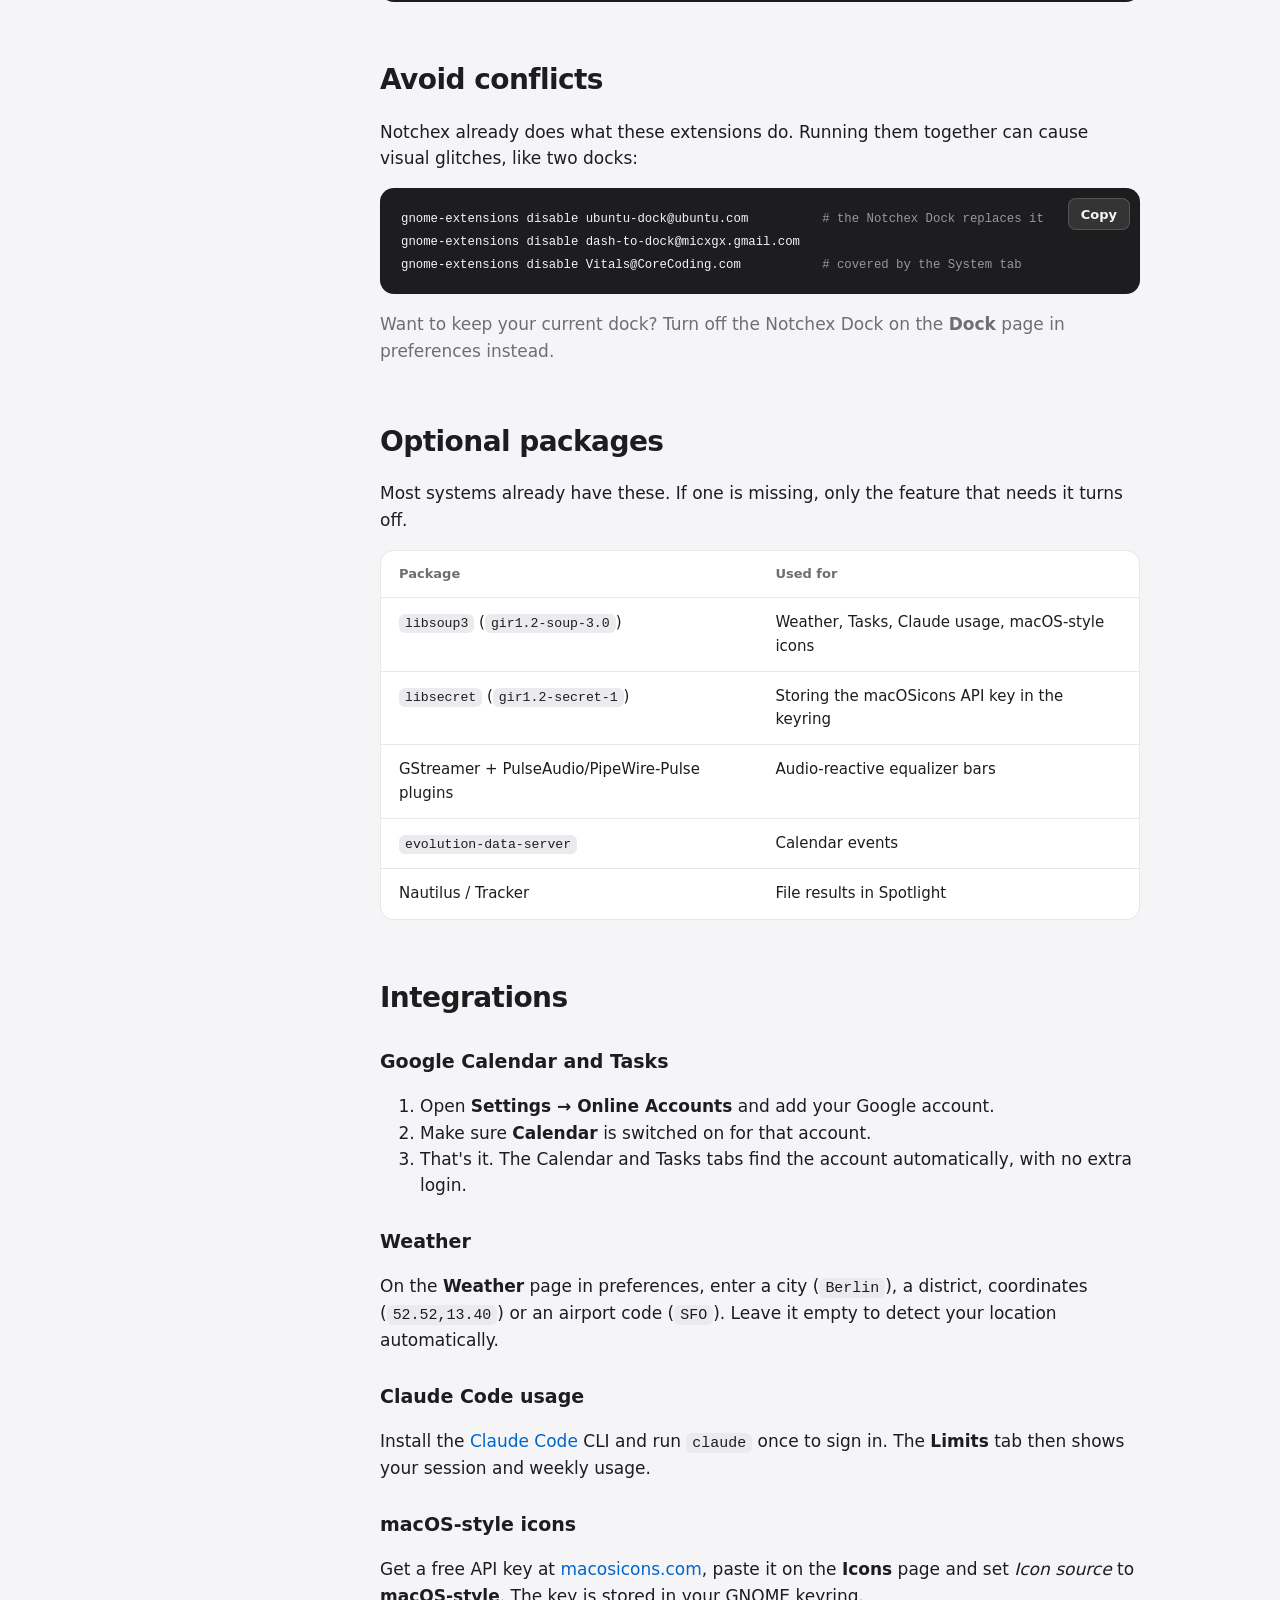
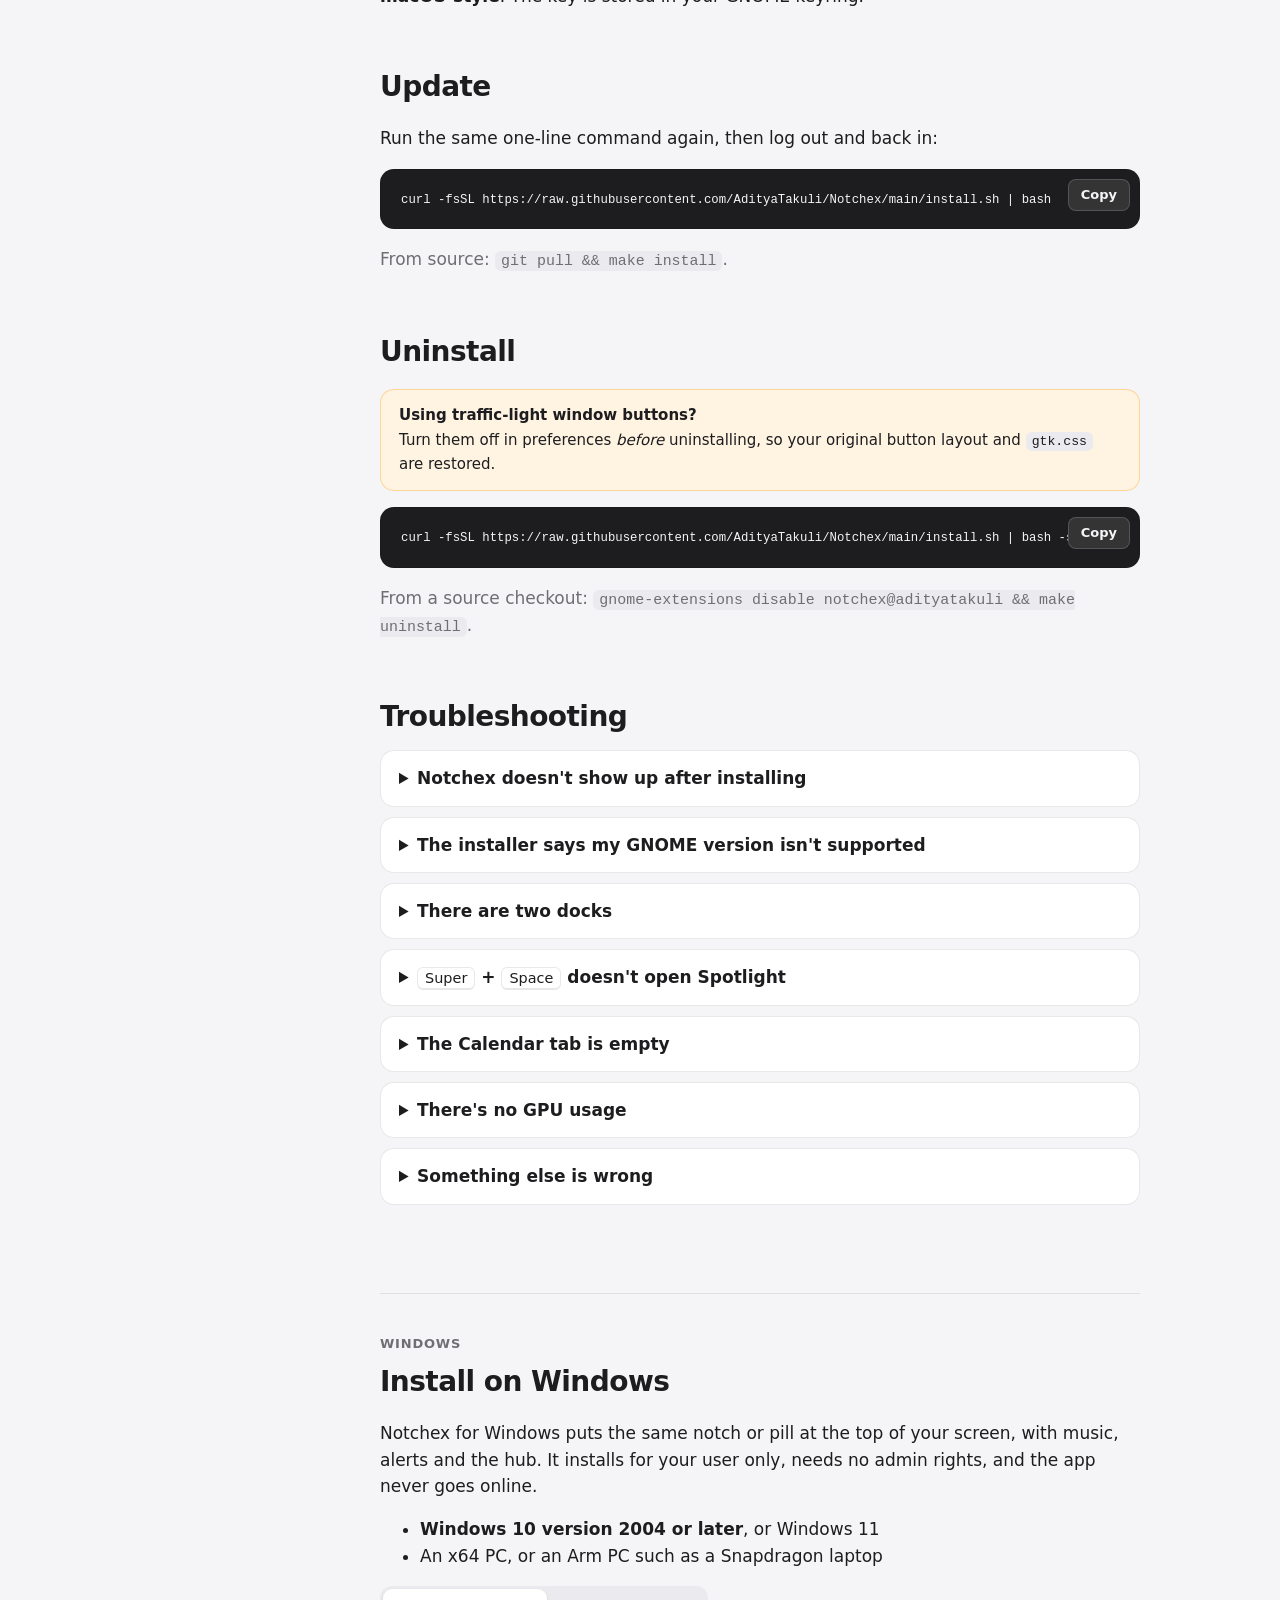
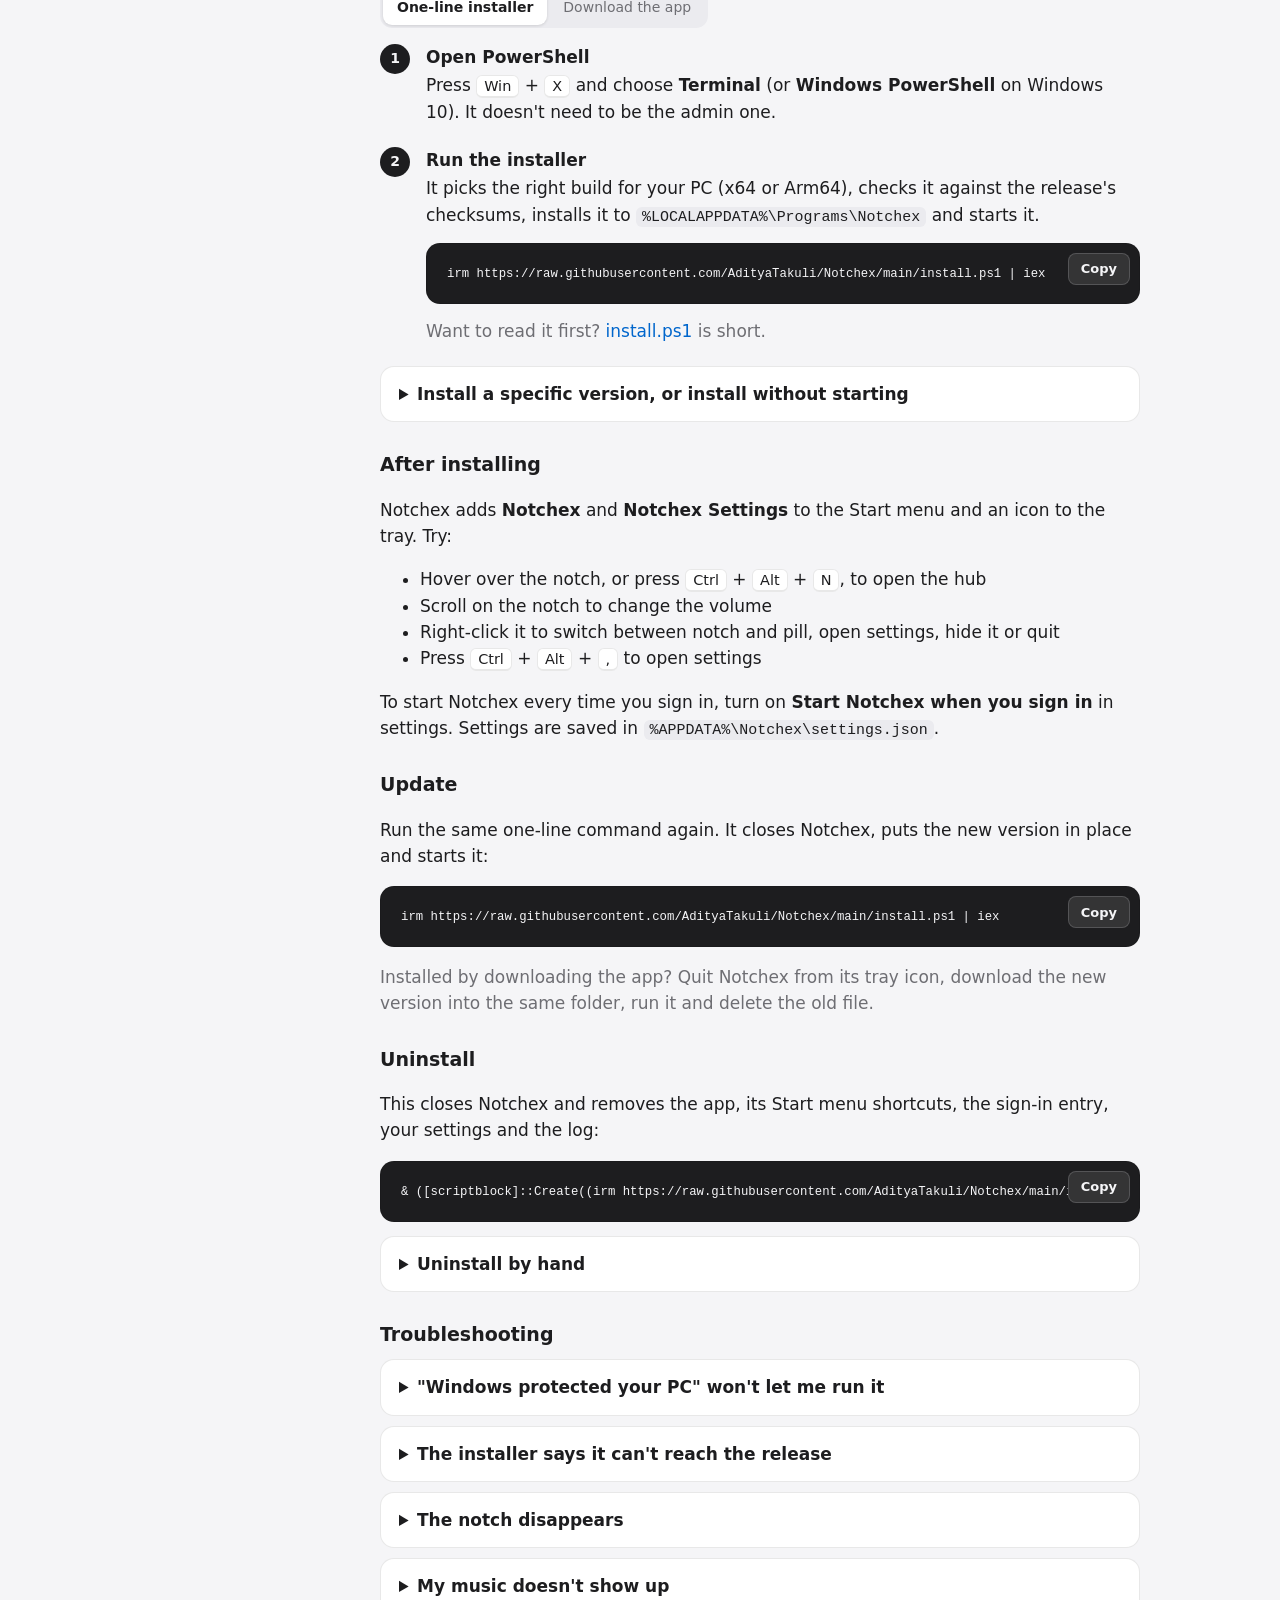
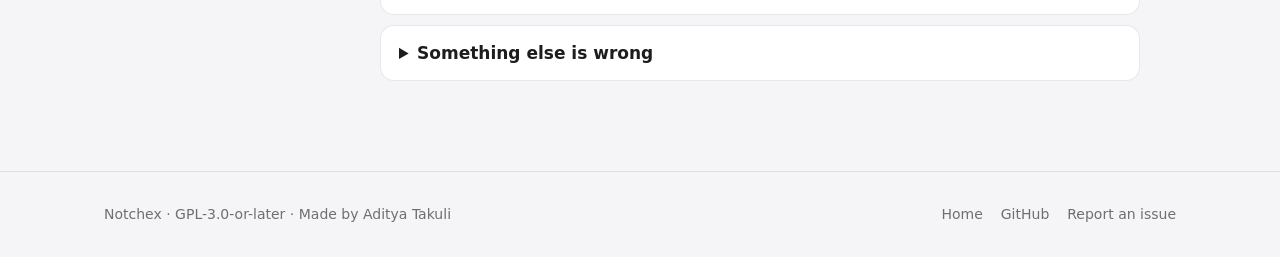
==== commit 0d3f385a: "One-line installer for Windows; site and READMEs show Linux and Windows commands" ====
--- a/docs/install.html
+++ b/docs/install.html
@@ -239,32 +239,59 @@
         <!-- ============ Windows ============ -->
         <p class="os-label os-label-break">Windows</p>
         <h2 id="windows">Install on Windows</h2>
-        <p>Notchex for Windows puts the same notch or pill at the top of your screen, with music, alerts and the hub. It's one file: no installer, no admin rights, and it never goes online.</p>
+        <p>Notchex for Windows puts the same notch or pill at the top of your screen, with music, alerts and the hub. It installs for your user only, needs no admin rights, and the app never goes online.</p>
         <ul>
             <li><b>Windows 10 version 2004 or later</b>, or Windows 11</li>
             <li>An x64 PC, or an Arm PC such as a Snapdragon laptop</li>
         </ul>
 
-        <ol class="steps">
-            <li>
-                <b>Download the app</b>
-                From the <a href="https://github.com/AdityaTakuli/Notchex/releases/latest">latest release</a>, get <code>Notchex-…-win-x64.exe</code>. On an Arm PC, get <code>Notchex-…-win-arm64.exe</code>.
-                <span class="muted">Not sure which you have? Open <b>Settings → System → About</b> and look at <i>System type</i>.</span>
-            </li>
-            <li>
-                <b>Give it a permanent folder</b>
-                Move the file somewhere it can stay, such as <code>Documents\Notchex</code>. The Start menu shortcuts and the sign-in entry point to it.
-            </li>
-            <li>
-                <b>Run it</b>
-                <span>The app isn't signed yet, so Windows may say <i>"Windows protected your PC"</i>. Click <b>More info</b>, then <b>Run anyway</b>.</span>
-            </li>
-        </ol>
-        <details>
-            <summary>Check the download</summary>
-            <p>Each release has a <code>SHA256SUMS</code> file. In PowerShell, in the folder with the app, run this and compare the result with the matching line in <code>SHA256SUMS</code>:</p>
-            <div class="code"><pre><code>Get-FileHash .\Notchex-3.0.0-win-x64.exe</code></pre></div>
-        </details>
+        <div class="method-tabs" role="tablist" aria-label="Windows install method">
+            <button role="tab" aria-selected="true" aria-controls="m-win-oneline" id="t-win-oneline">One-line installer</button>
+            <button role="tab" aria-selected="false" aria-controls="m-win-exe" id="t-win-exe">Download the app</button>
+        </div>
+
+        <div class="method-panel" id="m-win-oneline" role="tabpanel" aria-labelledby="t-win-oneline">
+            <ol class="steps">
+                <li>
+                    <b>Open PowerShell</b>
+                    <span>Press <kbd>Win</kbd> + <kbd>X</kbd> and choose <b>Terminal</b> (or <b>Windows PowerShell</b> on Windows 10). It doesn't need to be the admin one.</span>
+                </li>
+                <li>
+                    <b>Run the installer</b>
+                    It picks the right build for your PC (x64 or Arm64), checks it against the release's checksums, installs it to <code>%LOCALAPPDATA%\Programs\Notchex</code> and starts it.
+                    <div class="code"><pre><code>irm https://raw.githubusercontent.com/AdityaTakuli/Notchex/main/install.ps1 | iex</code></pre></div>
+                    <span class="muted">Want to read it first? <a href="https://github.com/AdityaTakuli/Notchex/blob/main/install.ps1">install.ps1</a> is short.</span>
+                </li>
+            </ol>
+            <details>
+                <summary>Install a specific version, or install without starting</summary>
+                <div class="code"><pre><code>&amp; ([scriptblock]::Create((irm https://raw.githubusercontent.com/AdityaTakuli/Notchex/main/install.ps1))) -Version v3.0.0</code></pre></div>
+                <p class="muted"><code>-NoStart</code> installs without starting Notchex.</p>
+            </details>
+        </div>
+
+        <div class="method-panel" id="m-win-exe" role="tabpanel" aria-labelledby="t-win-exe" hidden>
+            <ol class="steps">
+                <li>
+                    <b>Download the app</b>
+                    From the <a href="https://github.com/AdityaTakuli/Notchex/releases/latest">latest release</a>, get <code>Notchex-…-win-x64.exe</code>. On an Arm PC, get <code>Notchex-…-win-arm64.exe</code>.
+                    <span class="muted">Not sure which you have? Open <b>Settings → System → About</b> and look at <i>System type</i>.</span>
+                </li>
+                <li>
+                    <b>Give it a permanent folder</b>
+                    Move the file somewhere it can stay, such as <code>Documents\Notchex</code>. The Start menu shortcuts and the sign-in entry point to it.
+                </li>
+                <li>
+                    <b>Run it</b>
+                    <span>The app isn't signed yet, so Windows may say <i>"Windows protected your PC"</i>. Click <b>More info</b>, then <b>Run anyway</b>.</span>
+                </li>
+            </ol>
+            <details>
+                <summary>Check the download</summary>
+                <p>Each release has a <code>SHA256SUMS</code> file. In PowerShell, in the folder with the app, run this and compare the result with the matching line in <code>SHA256SUMS</code>:</p>
+                <div class="code"><pre><code>Get-FileHash .\Notchex-3.0.0-win-x64.exe</code></pre></div>
+            </details>
+        </div>
 
         <h3 id="win-after">After installing</h3>
         <p>Notchex adds <b>Notchex</b> and <b>Notchex Settings</b> to the Start menu and an icon to the tray. Try:</p>
@@ -277,29 +304,38 @@
         <p>To start Notchex every time you sign in, turn on <b>Start Notchex when you sign in</b> in settings. Settings are saved in <code>%APPDATA%\Notchex\settings.json</code>.</p>
 
         <h3 id="win-update">Update</h3>
-        <ol>
-            <li>Quit Notchex from its tray icon (<b>Quit Notchex</b>).</li>
-            <li>Download the new version into the same folder and run it.</li>
-            <li>Delete the old file. The new one updates the Start menu shortcuts and the sign-in entry by itself.</li>
-        </ol>
+        <p>Run the same one-line command again. It closes Notchex, puts the new version in place and starts it:</p>
+        <div class="code"><pre><code>irm https://raw.githubusercontent.com/AdityaTakuli/Notchex/main/install.ps1 | iex</code></pre></div>
+        <p class="muted">Installed by downloading the app? Quit Notchex from its tray icon, download the new version into the same folder, run it and delete the old file.</p>
 
         <h3 id="win-uninstall">Uninstall</h3>
-        <ol>
-            <li>In settings, turn off <b>Start Notchex when you sign in</b>.</li>
-            <li>Quit Notchex from its tray icon.</li>
-            <li>Delete the app file, the Start menu folder and Notchex's data. You can paste these paths into File Explorer's address bar:
-                <div class="code"><pre><code>%APPDATA%\Microsoft\Windows\Start Menu\Programs\Notchex
+        <p>This closes Notchex and removes the app, its Start menu shortcuts, the sign-in entry, your settings and the log:</p>
+        <div class="code"><pre><code>&amp; ([scriptblock]::Create((irm https://raw.githubusercontent.com/AdityaTakuli/Notchex/main/install.ps1))) -Uninstall</code></pre></div>
+        <details>
+            <summary>Uninstall by hand</summary>
+            <ol>
+                <li>In settings, turn off <b>Start Notchex when you sign in</b>.</li>
+                <li>Quit Notchex from its tray icon.</li>
+                <li>Delete the app file and these folders. You can paste each path into File Explorer's address bar:
+                    <div class="code"><pre><code>%LOCALAPPDATA%\Programs\Notchex
+%APPDATA%\Microsoft\Windows\Start Menu\Programs\Notchex
 %APPDATA%\Notchex
 %LOCALAPPDATA%\Notchex</code></pre></div>
-            </li>
-        </ol>
-        <p class="muted">Already deleted the app? Remove the <code>Notchex</code> value under <code>HKCU\Software\Microsoft\Windows\CurrentVersion\Run</code> in Registry Editor.</p>
+                </li>
+            </ol>
+            <p class="muted">Already deleted the app? Remove the <code>Notchex</code> value under <code>HKCU\Software\Microsoft\Windows\CurrentVersion\Run</code> in Registry Editor.</p>
+        </details>
 
         <h3 id="win-troubleshooting">Troubleshooting</h3>
 
         <details>
             <summary>"Windows protected your PC" won't let me run it</summary>
             <p>Click <b>More info</b>, then <b>Run anyway</b>. If there's no <b>Run anyway</b> button, your organization may block unsigned apps.</p>
+        </details>
+
+        <details>
+            <summary>The installer says it can't reach the release</summary>
+            <p>Check your internet connection. On a work PC, a proxy or firewall may block GitHub; in that case use <b>Download the app</b> above instead.</p>
         </details>
 
         <details>
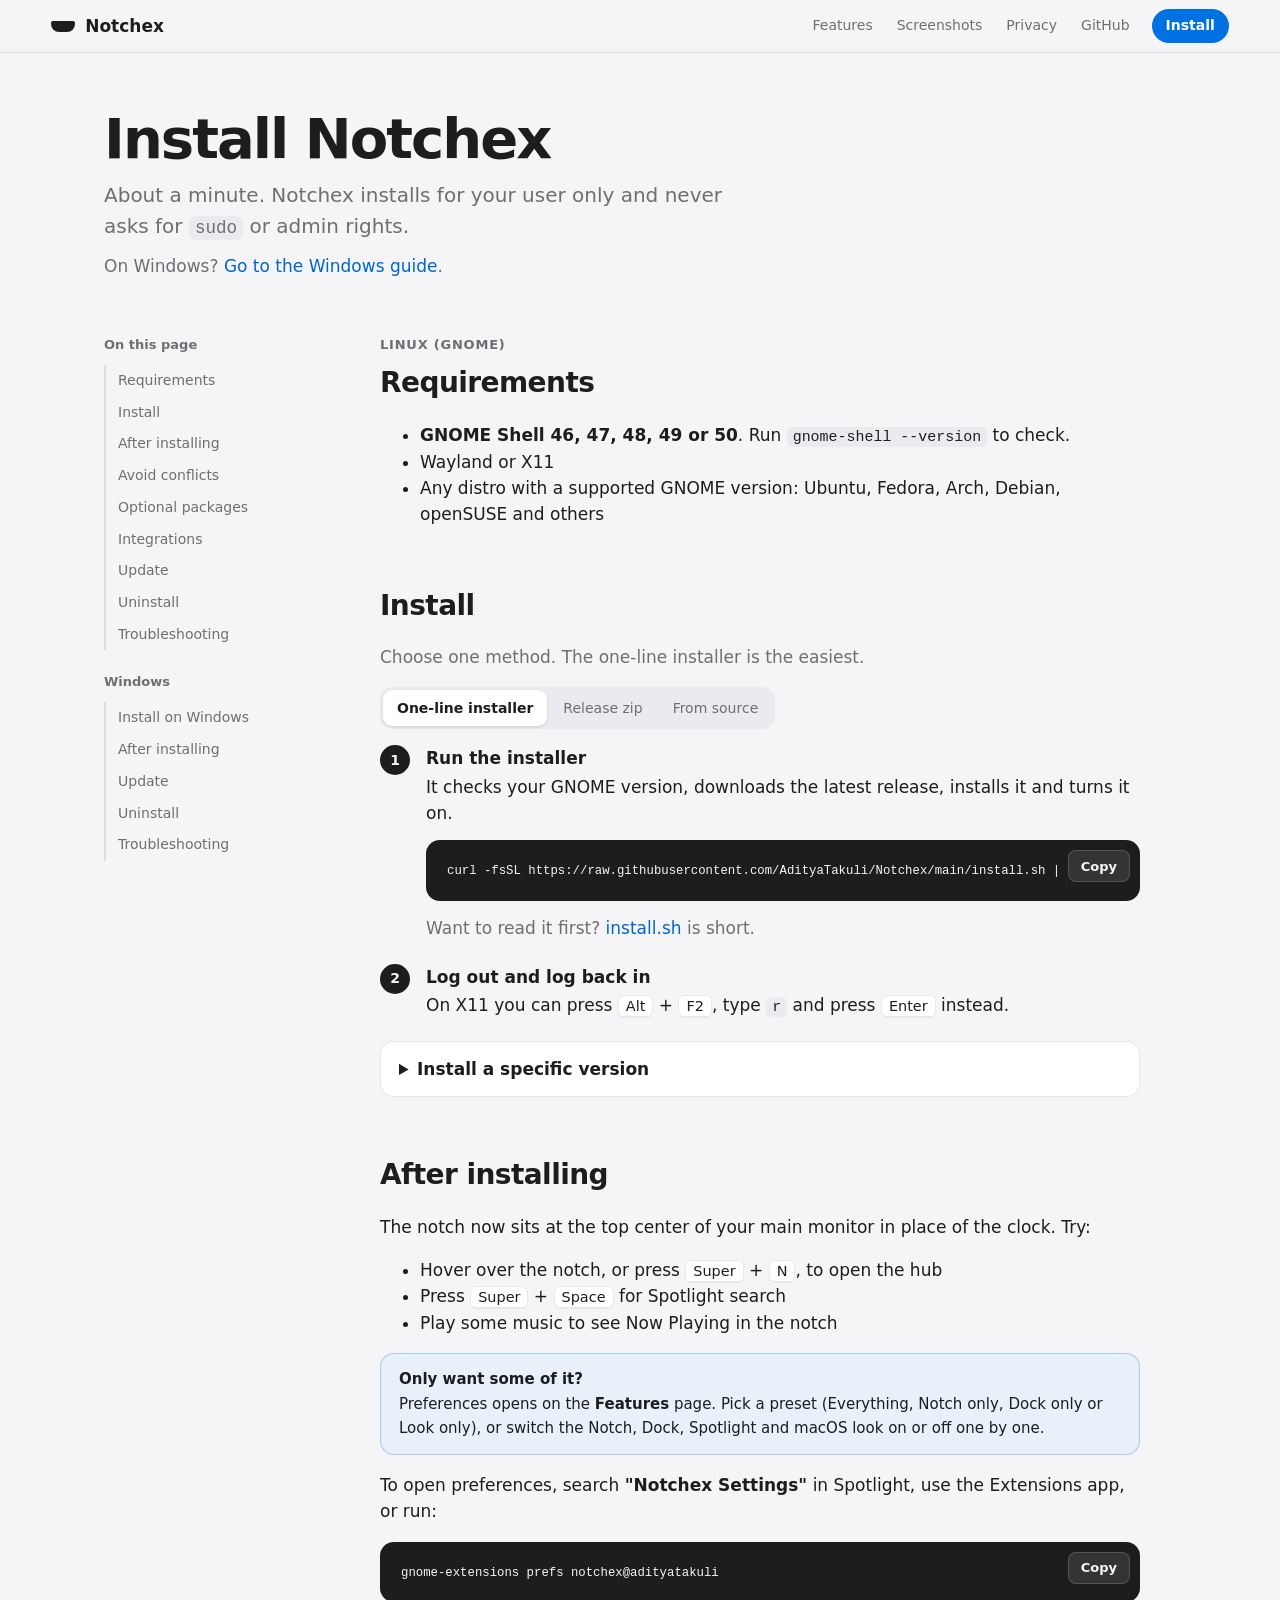
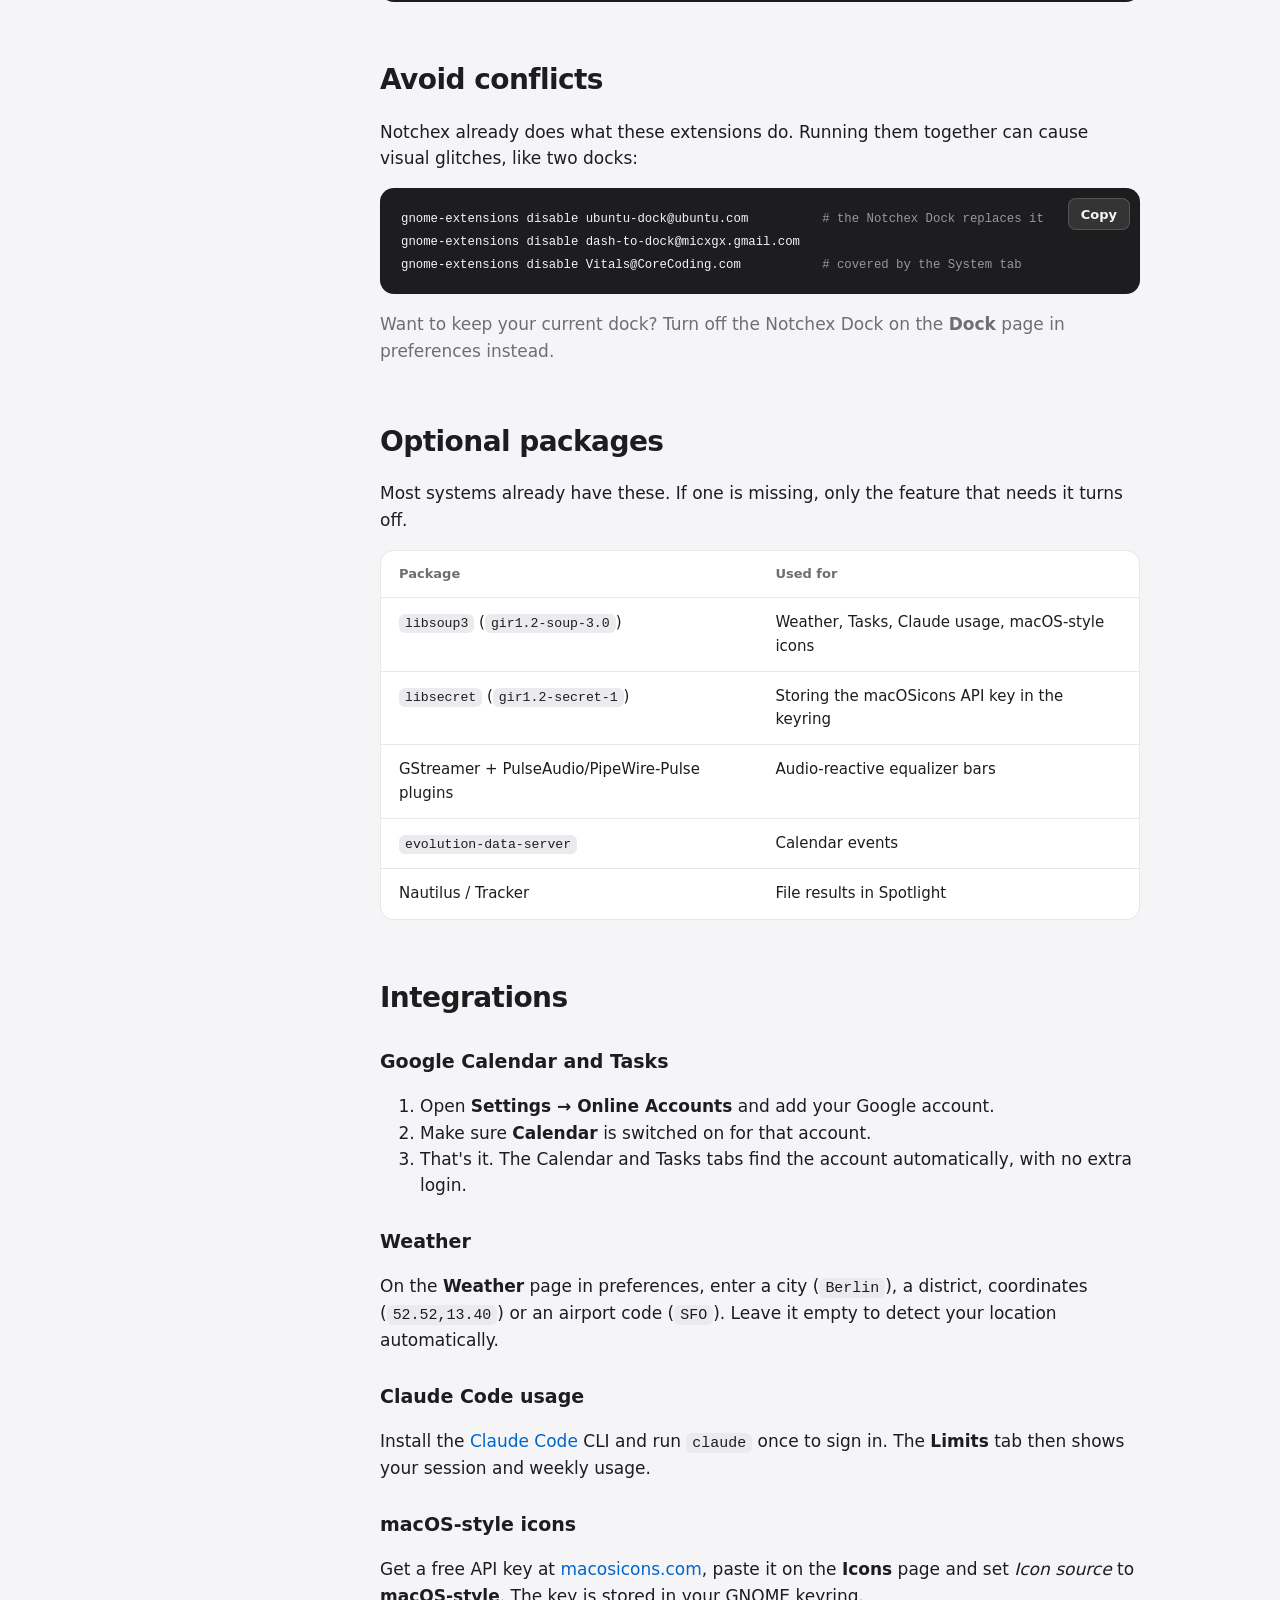
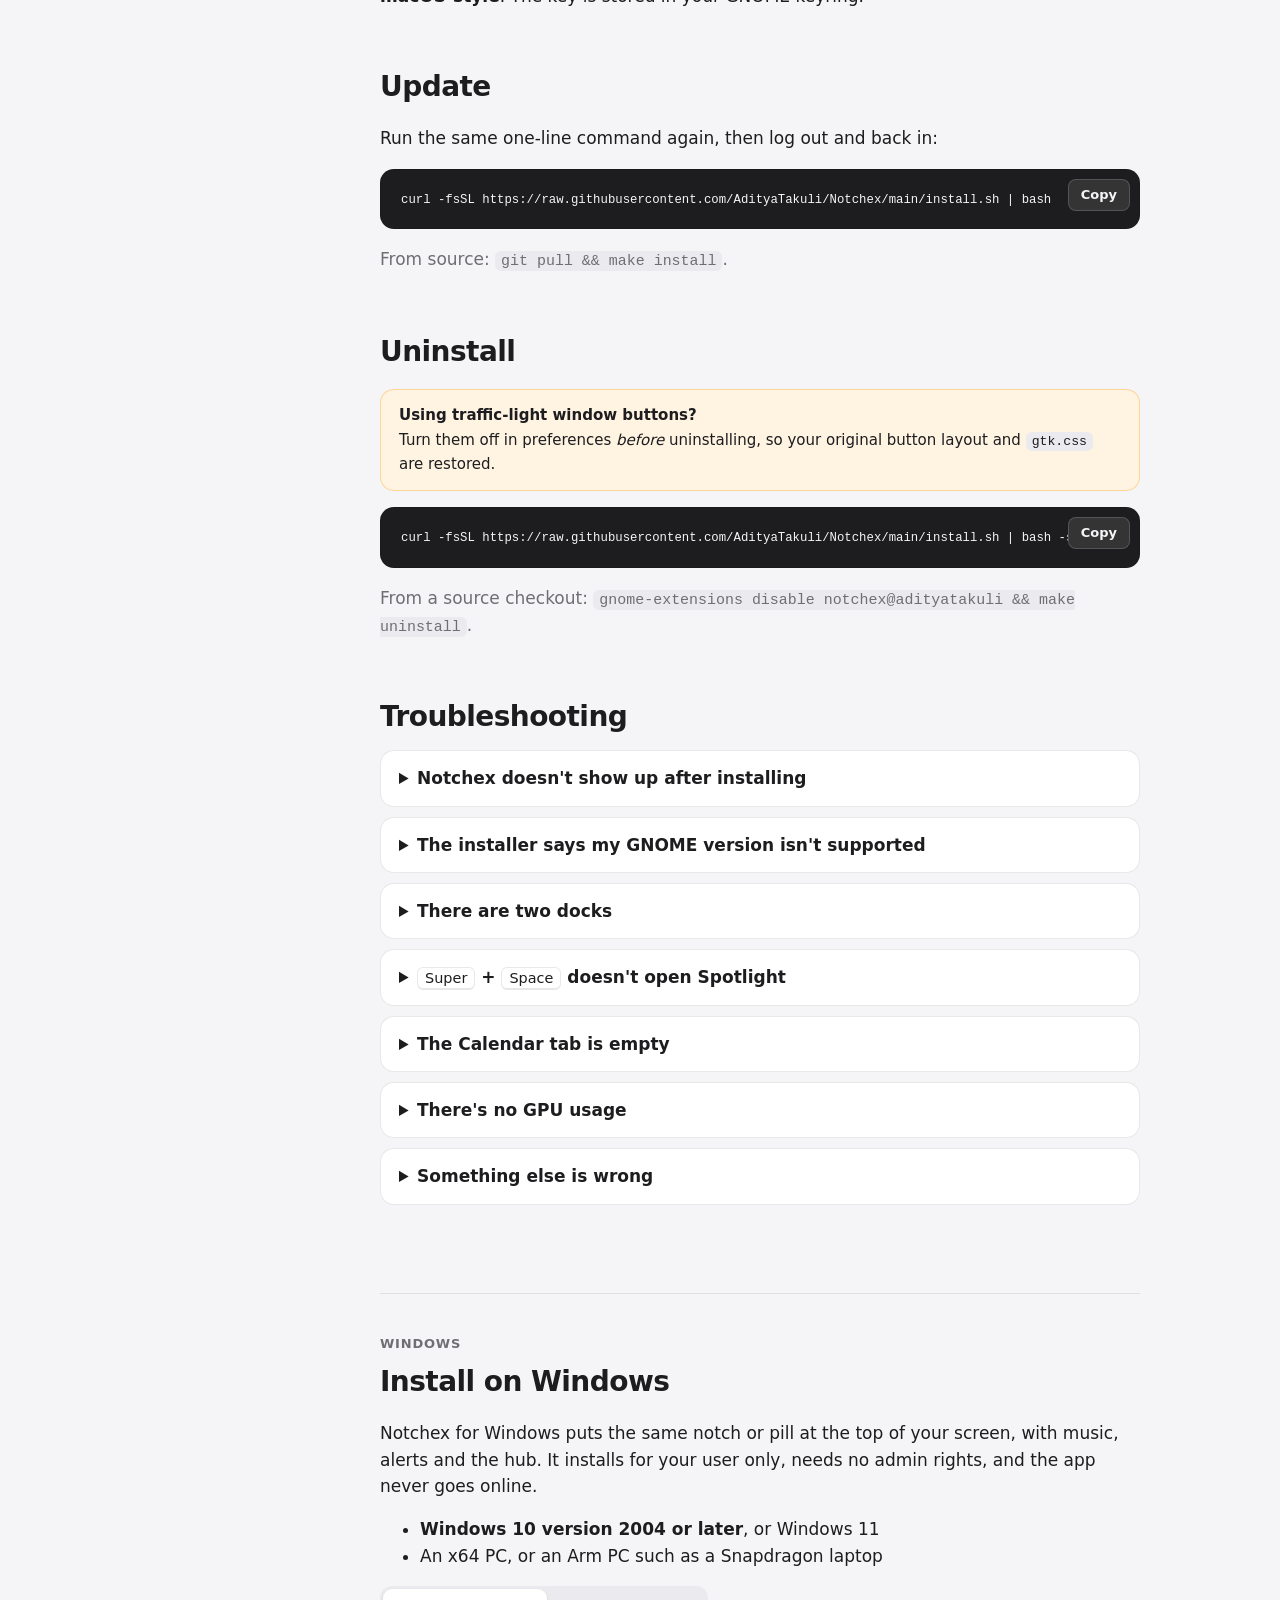
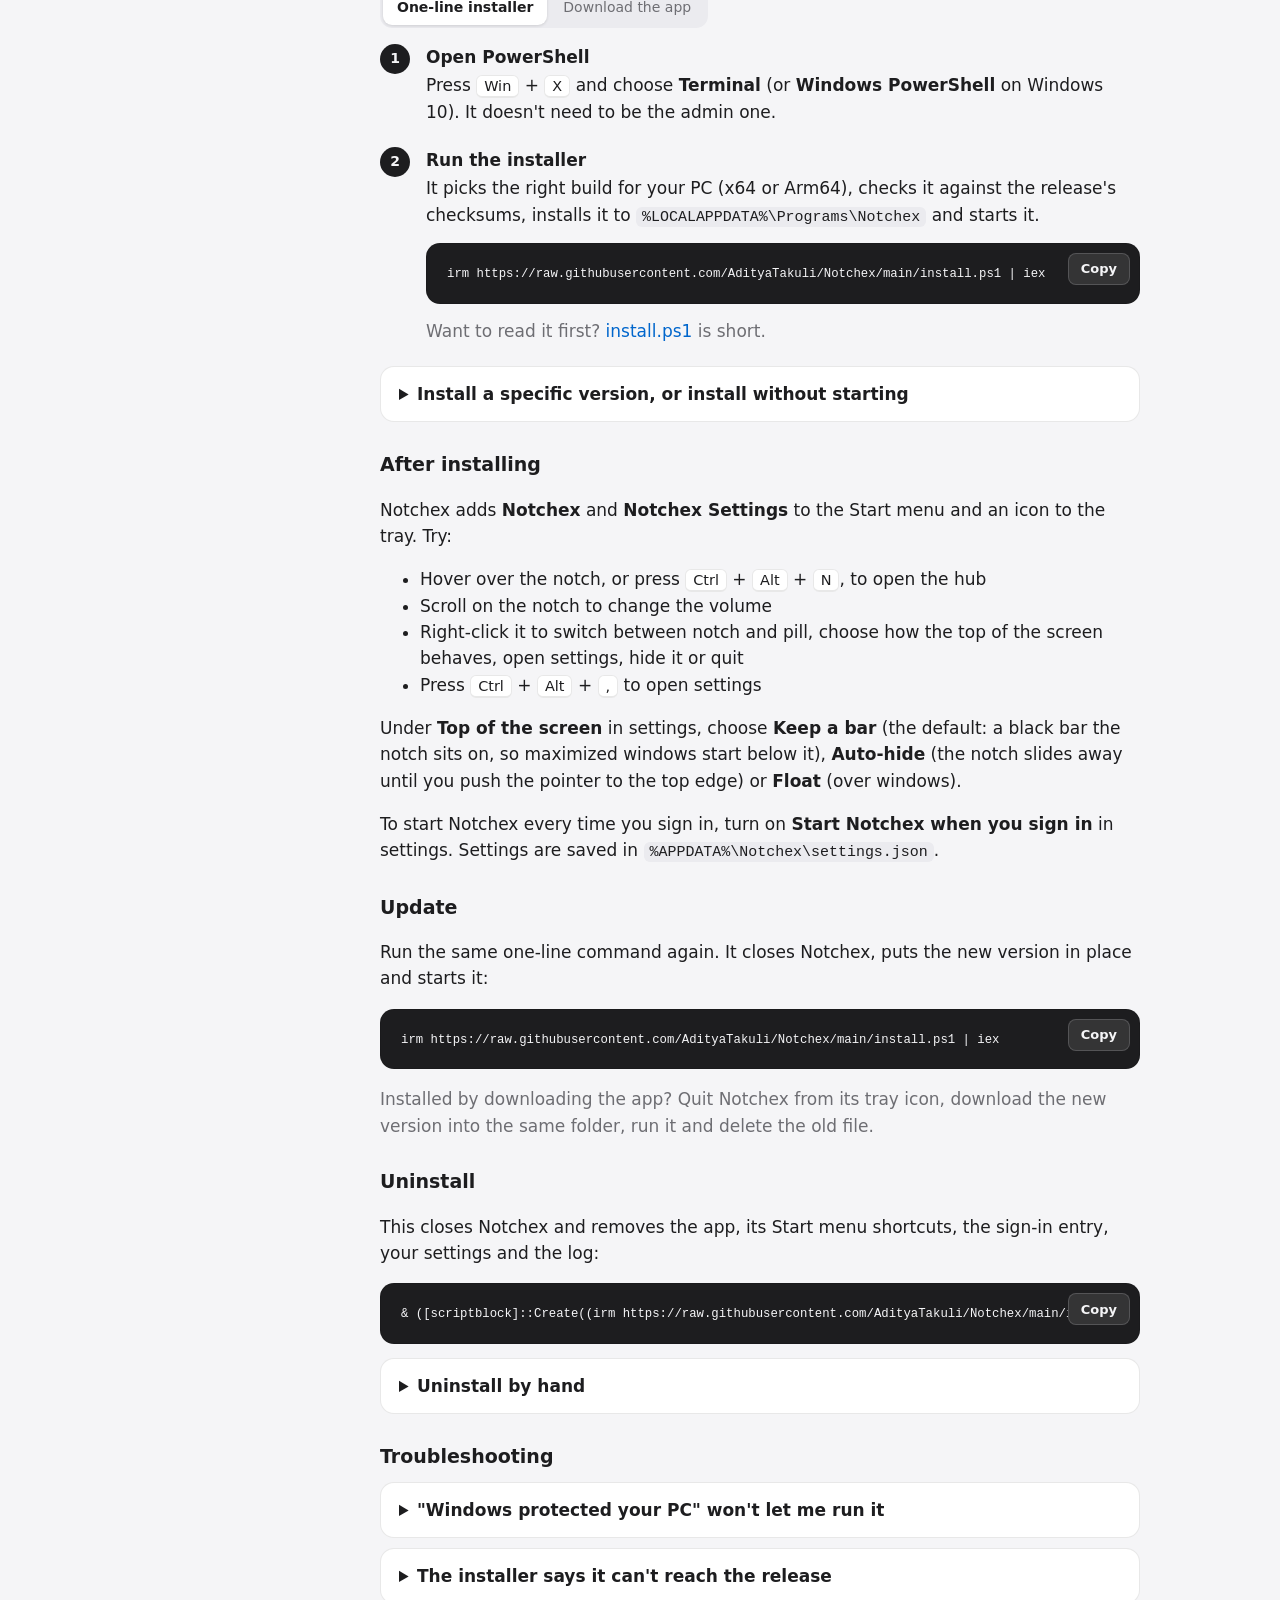
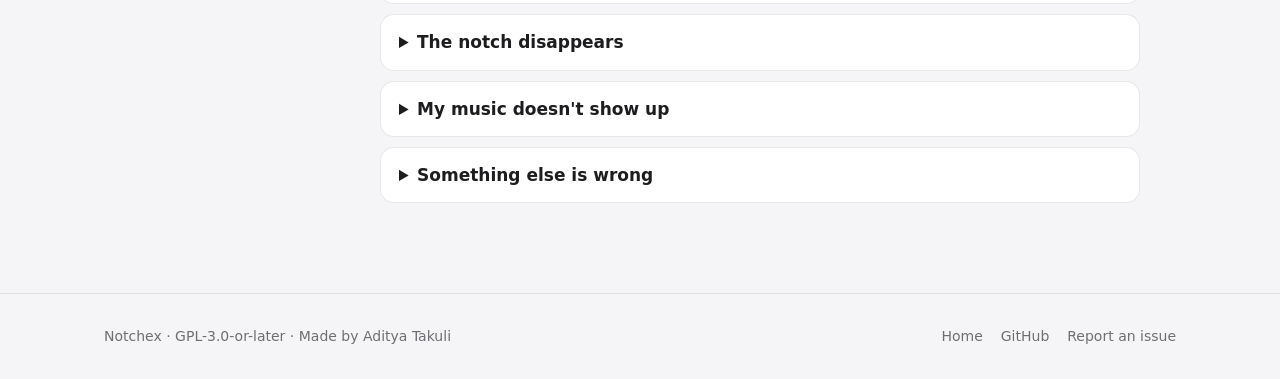
==== commit 73e25858: "Top of the screen: keep a black bar or auto-hide the notch (Windows and Linux)" ====
--- a/docs/install.html
+++ b/docs/install.html
@@ -289,7 +289,7 @@
             <details>
                 <summary>Check the download</summary>
                 <p>Each release has a <code>SHA256SUMS</code> file. In PowerShell, in the folder with the app, run this and compare the result with the matching line in <code>SHA256SUMS</code>:</p>
-                <div class="code"><pre><code>Get-FileHash .\Notchex-3.0.0-win-x64.exe</code></pre></div>
+                <div class="code"><pre><code>Get-FileHash .\Notchex-3.1.0-win-x64.exe</code></pre></div>
             </details>
         </div>
 
@@ -298,9 +298,10 @@
         <ul>
             <li>Hover over the notch, or press <kbd>Ctrl</kbd> + <kbd>Alt</kbd> + <kbd>N</kbd>, to open the hub</li>
             <li>Scroll on the notch to change the volume</li>
-            <li>Right-click it to switch between notch and pill, open settings, hide it or quit</li>
+            <li>Right-click it to switch between notch and pill, choose how the top of the screen behaves, open settings, hide it or quit</li>
             <li>Press <kbd>Ctrl</kbd> + <kbd>Alt</kbd> + <kbd>,</kbd> to open settings</li>
         </ul>
+        <p>Under <b>Top of the screen</b> in settings, choose <b>Keep a bar</b> (the default: a black bar the notch sits on, so maximized windows start below it), <b>Auto-hide</b> (the notch slides away until you push the pointer to the top edge) or <b>Float</b> (over windows).</p>
         <p>To start Notchex every time you sign in, turn on <b>Start Notchex when you sign in</b> in settings. Settings are saved in <code>%APPDATA%\Notchex\settings.json</code>.</p>
 
         <h3 id="win-update">Update</h3>
